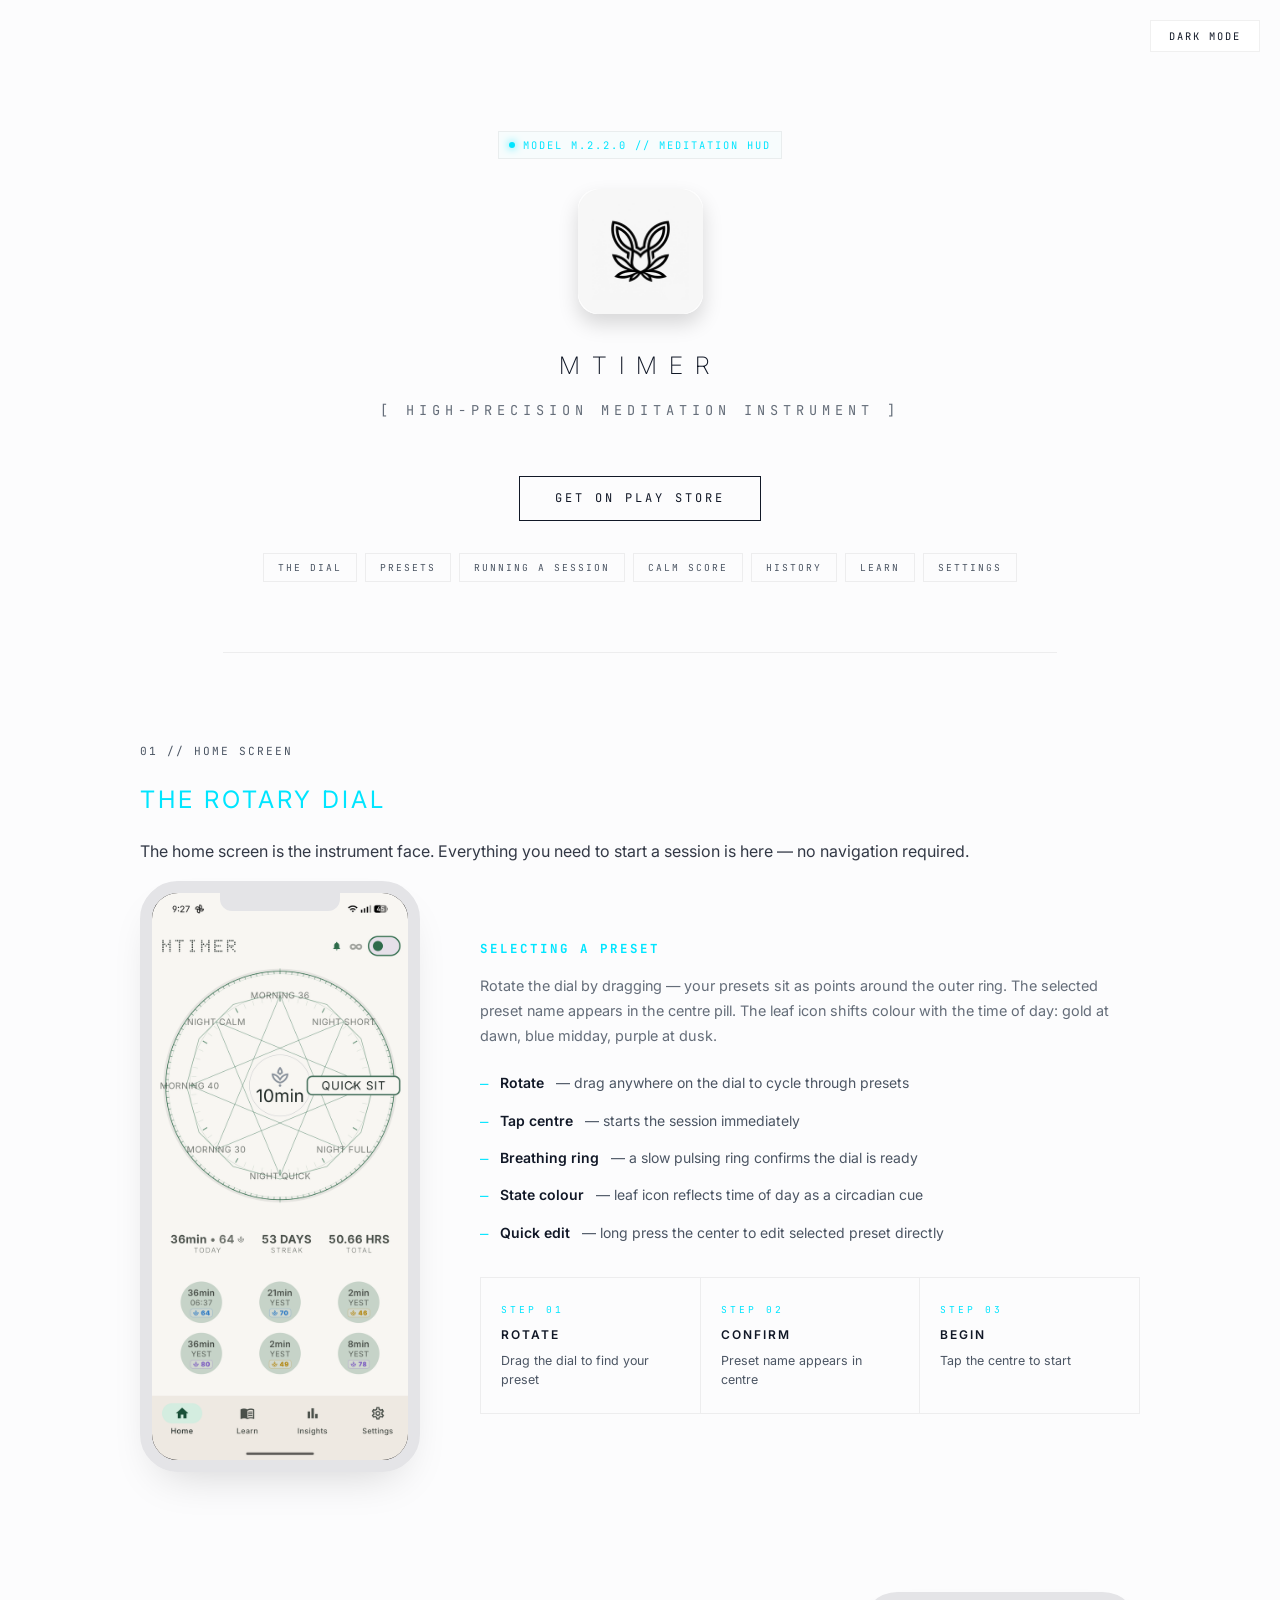
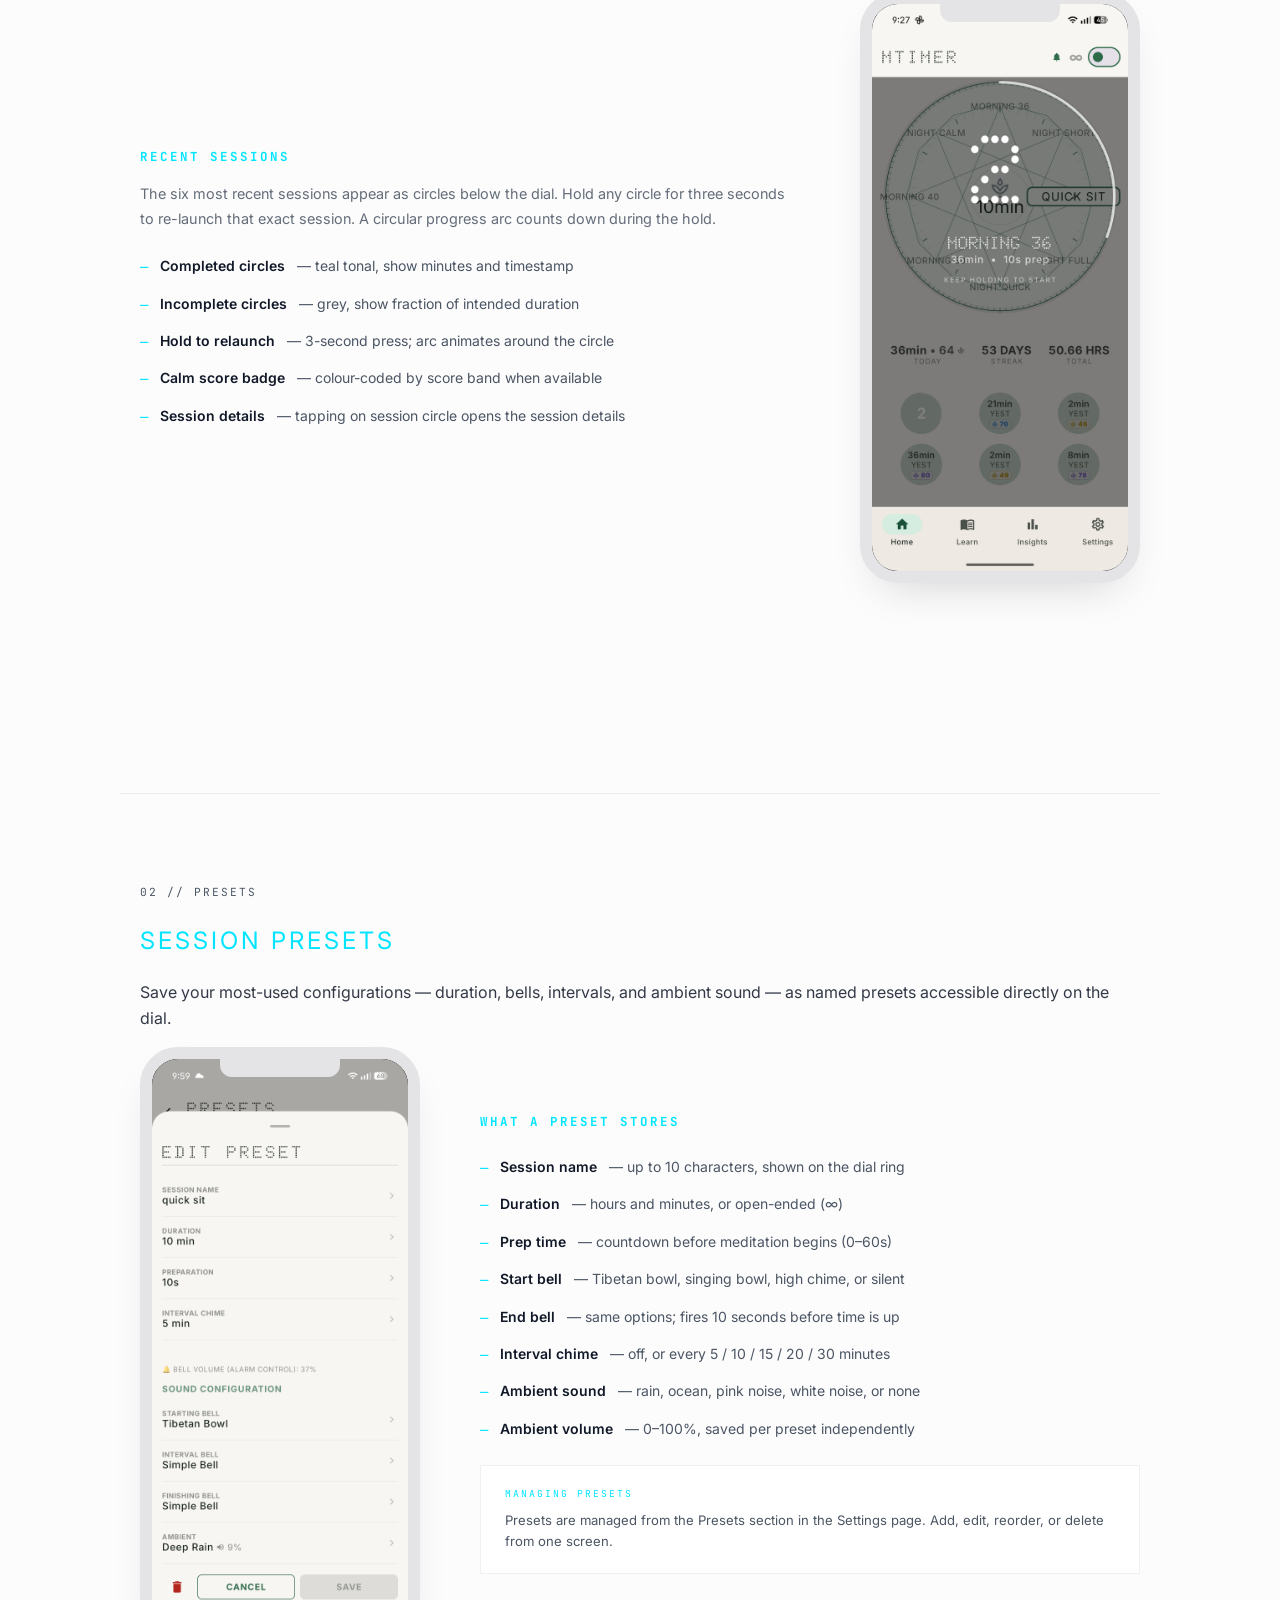
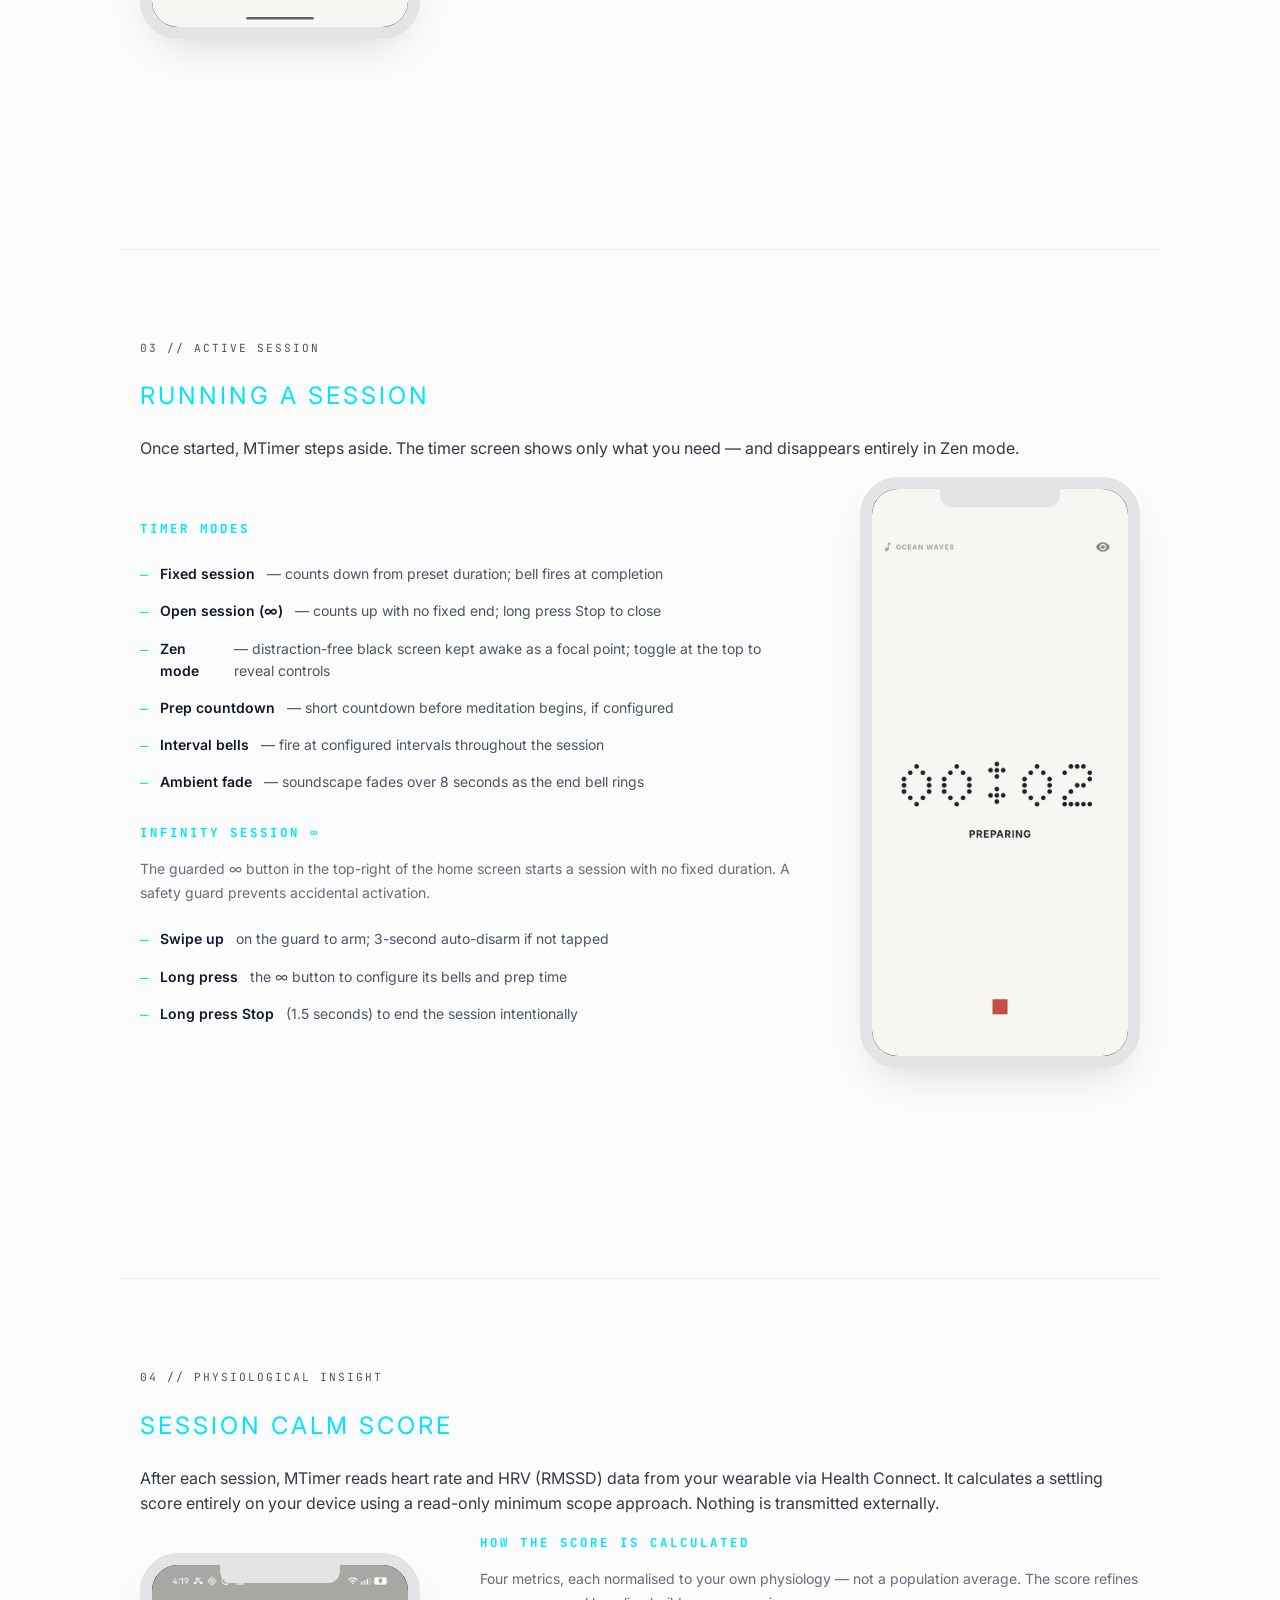
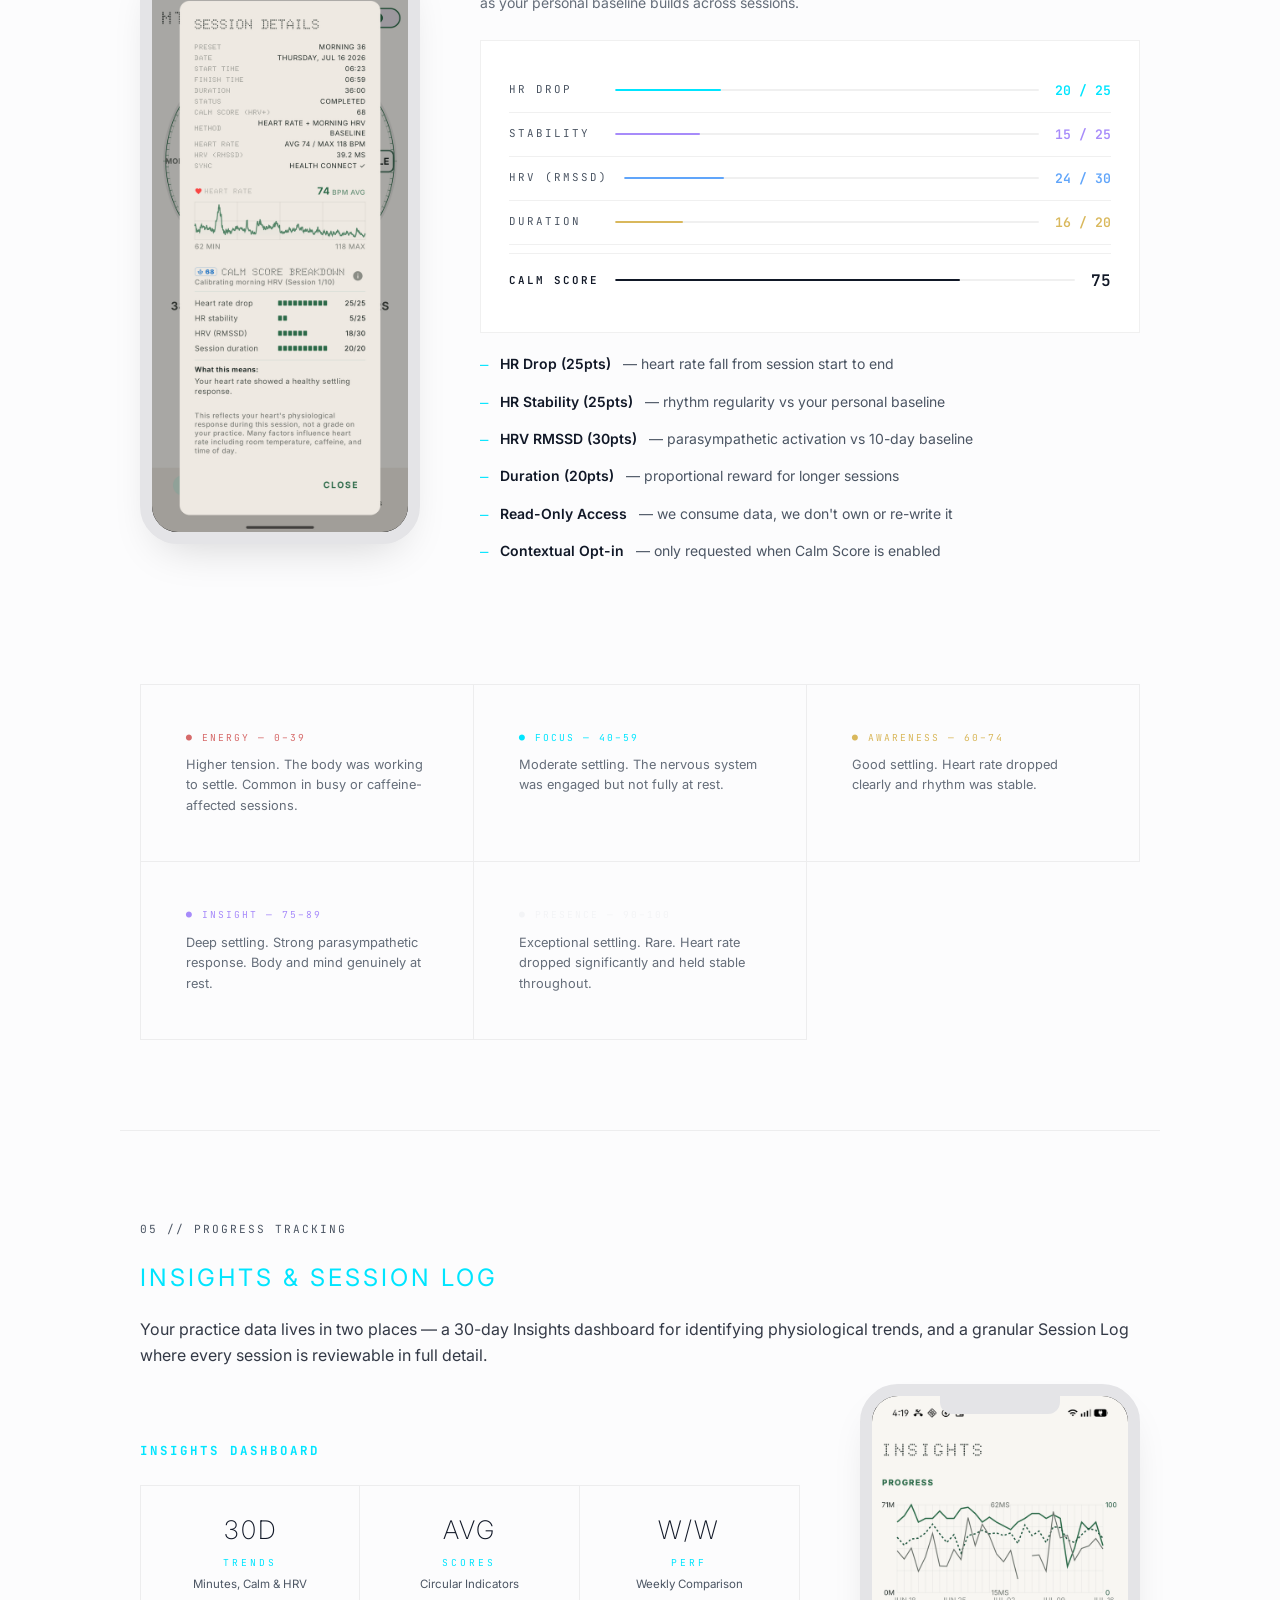
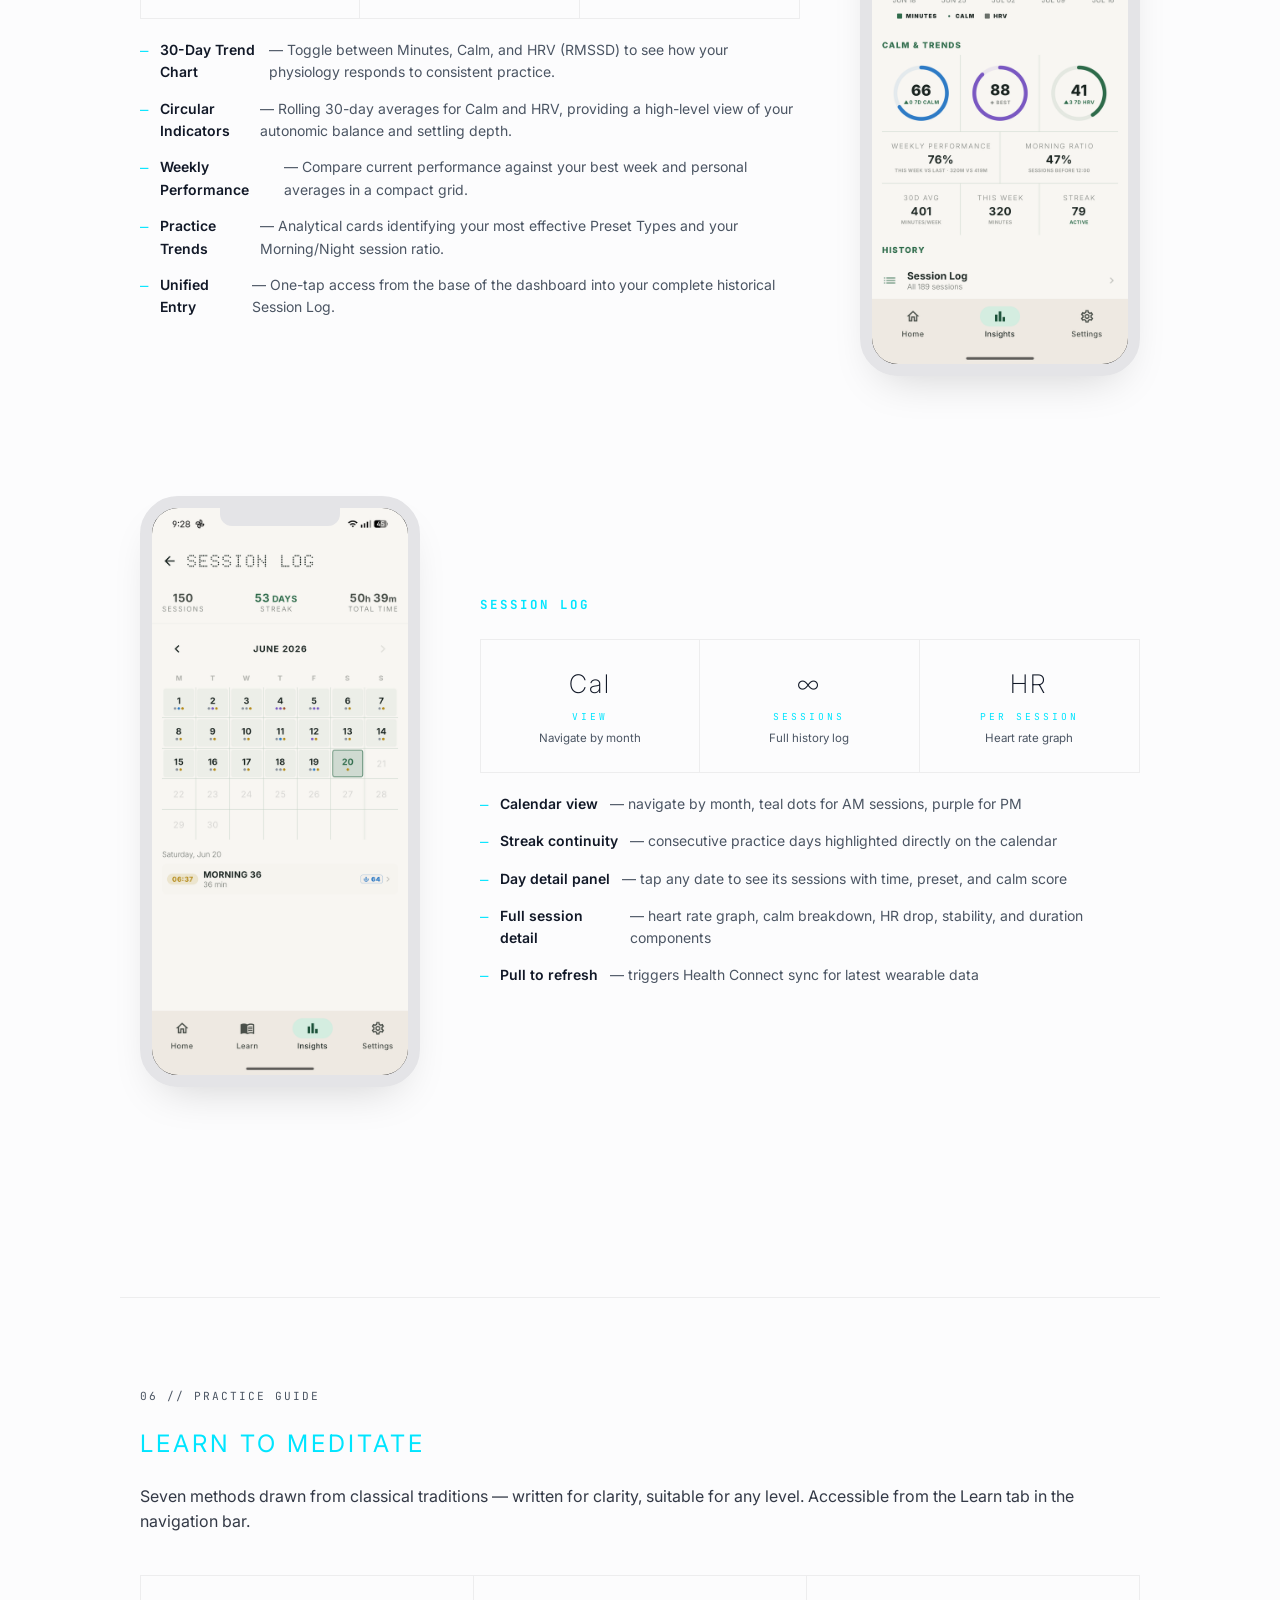
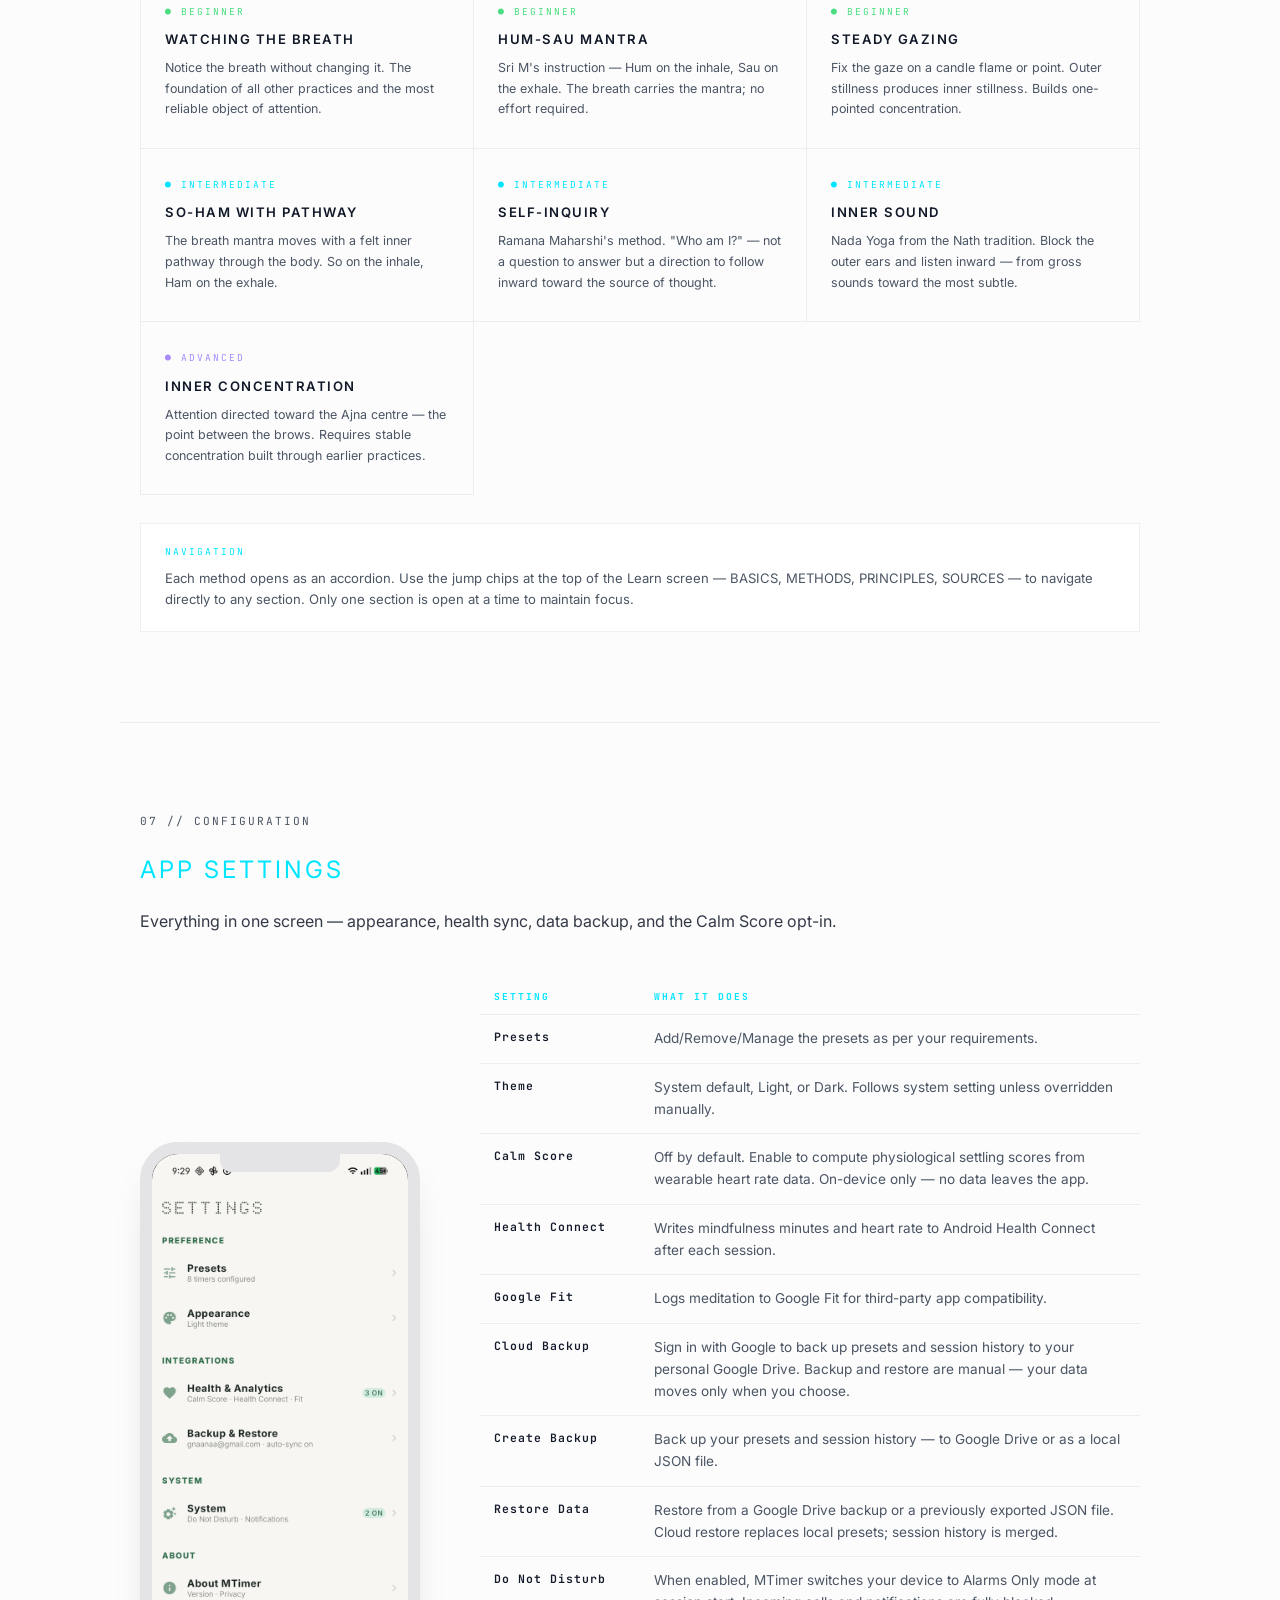
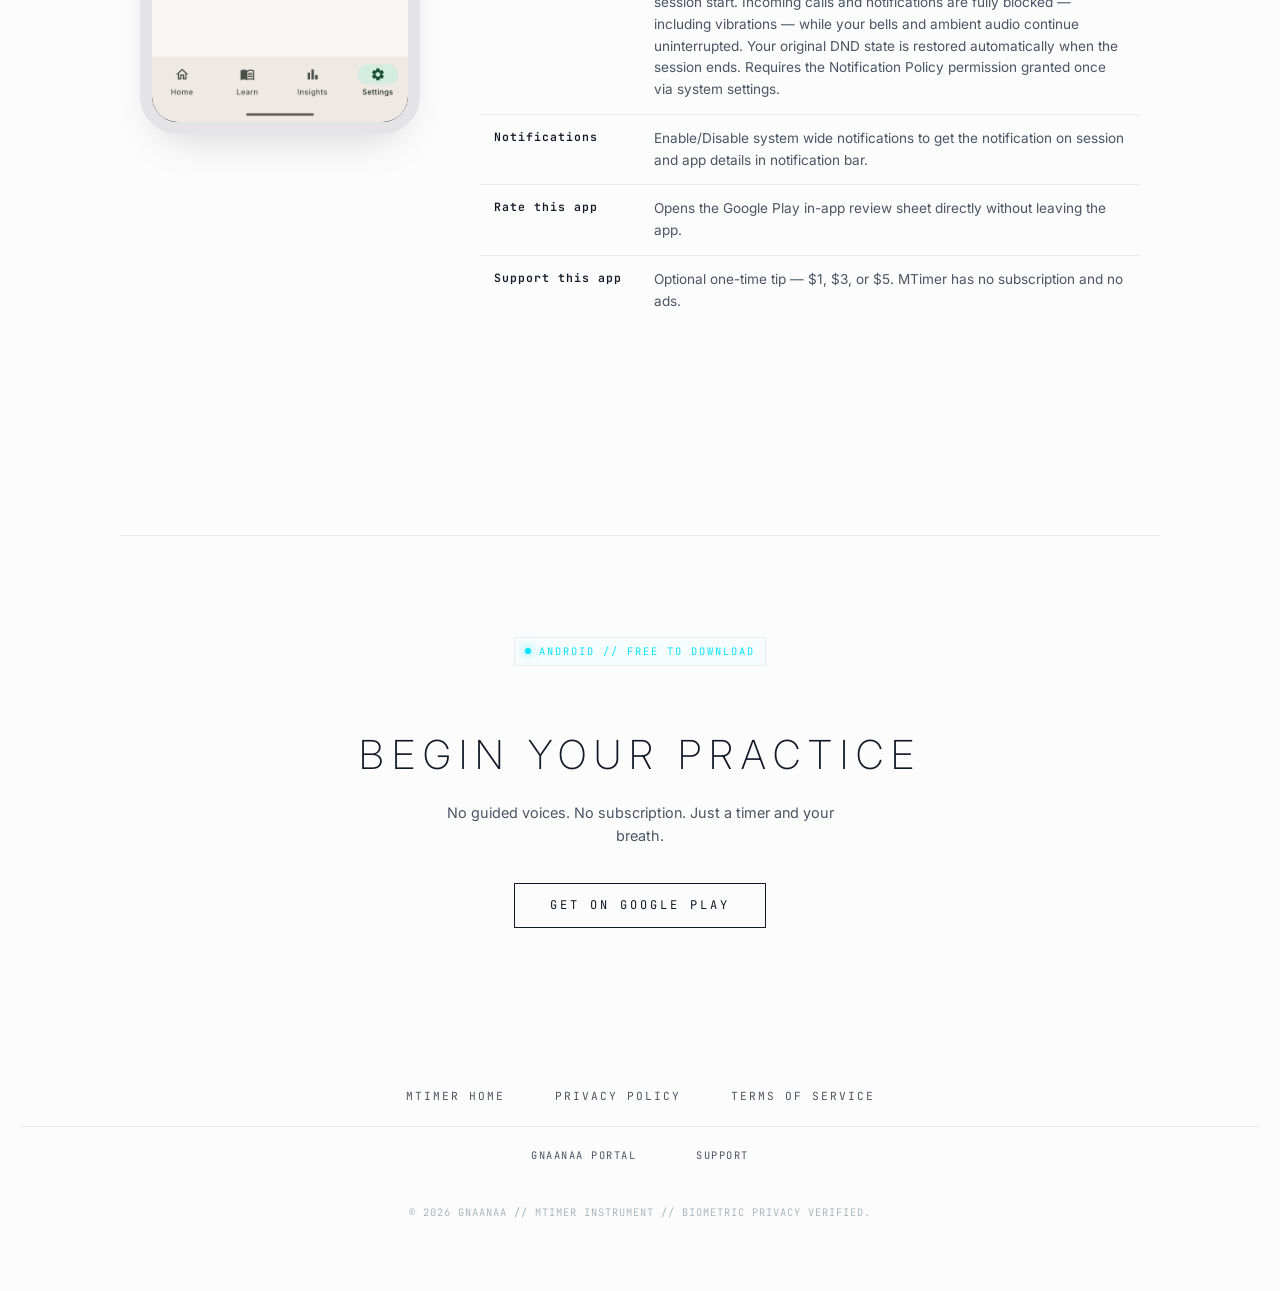
==== mtimer/index.html @ 8582767f "updates to the score content." ====
<!DOCTYPE html>
<html lang="en">
<head>
    <script async src="https://www.googletagmanager.com/gtag/js?id=G-EKZJR2R7E4"></script>
    <script>
      window.dataLayer = window.dataLayer || [];
      function gtag(){dataLayer.push(arguments);}
      gtag('js', new Date());
      gtag('config', 'G-EKZJR2R7E4');
    </script>
    <meta charset="UTF-8">
    <meta name="viewport" content="width=device-width, initial-scale=1.0">
    <meta name="description" content="Learn how to use MTimer — rotary dial, Calm Score biometrics, session history, ambient soundscapes, and the built-in meditation guide.">
    <title>How MTimer Works — Precision Meditation Timer</title>
    <link rel="stylesheet" href="../assets/css/portal.css">
    <style>

    </style>
</head>
<body>
	<!-- Theme Toggle (Fixed Position) -->
    <button id="themeToggle" class="theme-toggle">LIGHT MODE</button>
    <!-- Hero -->
    <section class="page-hero">
        <div class="container">
			<div class="precision-badge" style="margin-bottom: 30px;">
				<span class="pulse-dot anim"></span>
				MODEL M.2.2.0 // MEDITATION HUD
			</div>
			<div style="margin-bottom: 25px;">
				<img class="theme-aware-image" src="assets/images/icon.png" style="width: 125px; border-radius: 20px; box-shadow: 0 10px 20px rgba(0,0,0,0.15);" alt="MTimer Icon">
			</div>
			<h1>MTIMER</h1>
			<p style="letter-spacing: 5px; color: var(--text-dim); text-transform: uppercase; font-size: 0.85rem; font-family: var(--font-mono); margin-top: 15px;">
				[ HIGH-PRECISION MEDITATION INSTRUMENT ]
			</p>
			<a href="https://play.google.com/store/apps/details?id=com.gnaanaa.mtimer" class="btn-instrument" style="margin-top: 40px;">GET ON PLAY STORE</a>
            <nav class="toc">
                <a href="#dial">The Dial</a>
                <a href="#presets">Presets</a>
                <a href="#session">Running a Session</a>
                <a href="#calm-score">Calm Score</a>
                <a href="#history">History</a>
                <a href="#learn">Learn</a>
                <a href="#settings">Settings</a>
            </nav>
        </div>
    </section>

    <!-- 01 THE DIAL -->
    <section class="section" id="dial">
        <div class="section-inner">
             <div class="feature-text">
                <span class="feature-index">01 // HOME SCREEN</span>
                <h2>The Rotary Dial</h2>
                <p>The home screen is the instrument face. Everything you need to start a session is here — no navigation required.</p>
            </div>
            <div class="feature-block">
                <div>
                    <h3 style="font-size:0.78rem;letter-spacing:3px;text-transform:uppercase;color:var(--primary);font-family:var(--font-mono);margin:0 0 14px;">SELECTING A PRESET</h3>
                    <p style="font-size:0.9rem;color:var(--text-dim);line-height:1.75;margin:0 0 18px;">
                        Rotate the dial by dragging — your presets sit as points around the outer ring. The selected preset name appears in the centre pill. The leaf icon shifts colour with the time of day: gold at dawn, blue midday, purple at dusk.
                    </p>
                    <ul class="detail-list">
                        <li><strong>Rotate</strong> — drag anywhere on the dial to cycle through presets</li>
                        <li><strong>Tap centre</strong> — starts the session immediately</li>
                        <li><strong>Breathing ring</strong> — a slow pulsing ring confirms the dial is ready</li>
                        <li><strong>State colour</strong> — leaf icon reflects time of day as a circadian cue</li>
						<li><strong>Quick edit</strong> — long press the center to edit selected preset directly</li>
                    </ul>
                    <div class="steps">
                        <div class="step">
                            <span class="step-num">STEP 01</span>
                            <h4>Rotate</h4>
                            <p>Drag the dial to find your preset</p>
                        </div>
                        <div class="step">
                            <span class="step-num">STEP 02</span>
                            <h4>Confirm</h4>
                            <p>Preset name appears in centre</p>
                        </div>
                        <div class="step">
                            <span class="step-num">STEP 03</span>
                            <h4>Begin</h4>
                            <p>Tap the centre to start</p>
                        </div>
                    </div>
                </div>
                <div class="device-frame">
					<img class="theme-aware-image" src="assets/images/screen-home.png" alt="Home">
                </div>
            </div>

            <div class="feature-block" style="margin-top:60px;">
                <div>
                    <h3 style="font-size:0.78rem;letter-spacing:3px;text-transform:uppercase;color:var(--primary);font-family:var(--font-mono);margin:0 0 14px;">RECENT SESSIONS</h3>
                    <p style="font-size:0.9rem;color:var(--text-dim);line-height:1.75;margin:0 0 18px;">
                        The six most recent sessions appear as circles below the dial. Hold any circle for three seconds to re-launch that exact session. A circular progress arc counts down during the hold.
                    </p>
                    <ul class="detail-list">
                        <li><strong>Completed circles</strong> — teal tonal, show minutes and timestamp</li>
                        <li><strong>Incomplete circles</strong> — grey, show fraction of intended duration</li>
                        <li><strong>Hold to relaunch</strong> — 3-second press; arc animates around the circle</li>
                        <li><strong>Calm score badge</strong> — colour-coded by score band when available</li>
						<li><strong>Session details</strong> — tapping on session circle opens the session details</li>
                    </ul>
                </div>
				<div class="device-frame">
					<img class="theme-aware-image" src="assets/images/screen-recent.png" alt="Recent">
                </div>
            </div>
        </div>
    </section>

    <!-- 02 PRESETS -->
    <section class="section" id="presets">
        <div class="section-inner">
             <div class="feature-text">
                <span class="feature-index">02 // PRESETS</span>
                <h2>Session Presets</h2>
                <p>Save your most-used configurations — duration, bells, intervals, and ambient sound — as named presets accessible directly on the dial.</p>
            </div>
            <div class="feature-block">
                <div>
                    <h3 style="font-size:0.78rem;letter-spacing:3px;text-transform:uppercase;color:var(--primary);font-family:var(--font-mono);margin:0 0 14px;">WHAT A PRESET STORES</h3>
                    <ul class="detail-list">
                        <li><strong>Session name</strong> — up to 10 characters, shown on the dial ring</li>
                        <li><strong>Duration</strong> — hours and minutes, or open-ended (∞)</li>
                        <li><strong>Prep time</strong> — countdown before meditation begins (0–60s)</li>
                        <li><strong>Start bell</strong> — Tibetan bowl, singing bowl, high chime, or silent</li>
                        <li><strong>End bell</strong> — same options; fires 10 seconds before time is up</li>
                        <li><strong>Interval chime</strong> — off, or every 5 / 10 / 15 / 20 / 30 minutes</li>
                        <li><strong>Ambient sound</strong> — rain, ocean, pink noise, white noise, or none</li>
                        <li><strong>Ambient volume</strong> — 0–100%, saved per preset independently</li>
                    </ul>
                    <div class="info-box">
                        <span class="info-box-label">MANAGING PRESETS</span>
                        <p>Presets are managed from the Presets section in the Settings page. Add, edit, reorder, or delete from one screen.</p>
                    </div>
                </div>
                <div class="device-frame">
                    <img class="theme-aware-image" src="assets/images/screen-preset.png" alt="Preset">
                </div>
            </div>
        </div>
    </section>

    <!-- 03 SESSION -->
    <section class="section" id="session">
        <div class="section-inner">
             <div class="feature-text">
                <span class="feature-index">03 // ACTIVE SESSION</span>
                <h2>Running a Session</h2>
                <p>Once started, MTimer steps aside. The timer screen shows only what you need — and disappears entirely in Zen mode.</p>
            </div>
            <div class="feature-block">
                <div class="device-frame">
                    <img class="theme-aware-image" src="assets/images/screen-active.png" alt="Session">
                </div>
                <div>
                    <h3 style="font-size:0.78rem;letter-spacing:3px;text-transform:uppercase;color:var(--primary);font-family:var(--font-mono);margin:0 0 14px;">TIMER MODES</h3>
                    <ul class="detail-list">
                        <li><strong>Fixed session</strong> — counts down from preset duration; bell fires at completion</li>
                        <li><strong>Open session (∞)</strong> — counts up with no fixed end; long press Stop to close</li>
                        <li><strong>Zen mode</strong> — distraction-free black screen kept awake as a focal point; toggle at the top to reveal controls</li>
                        <li><strong>Prep countdown</strong> — short countdown before meditation begins, if configured</li>
                        <li><strong>Interval bells</strong> — fire at configured intervals throughout the session</li>
                        <li><strong>Ambient fade</strong> — soundscape fades over 8 seconds as the end bell rings</li>
                    </ul>

                    <h3 style="font-size:0.78rem;letter-spacing:3px;text-transform:uppercase;color:var(--primary);font-family:var(--font-mono);margin:28px 0 14px;">INFINITY SESSION ∞</h3>
                    <p style="font-size:0.875rem;color:var(--text-dim);line-height:1.7;margin:0 0 14px;">
                        The guarded ∞ button in the top-right of the home screen starts a session with no fixed duration. A safety guard prevents accidental activation.
                    </p>
                    <ul class="detail-list">
                        <li><strong>Swipe up</strong> on the guard to arm; 3-second auto-disarm if not tapped</li>
                        <li><strong>Long press</strong> the ∞ button to configure its bells and prep time</li>
                        <li><strong>Long press Stop</strong> (1.5 seconds) to end the session intentionally</li>
                    </ul>
                </div>
            </div>
        </div>
    </section>

    <!-- 04 CALM SCORE -->
    <section class="section" id="calm-score">
        <div class="section-inner">
             <div class="feature-text">
                <span class="feature-index">04 // PHYSIOLOGICAL INSIGHT</span>
                <h2>Session Calm Score</h2>
                <p>After each session, MTimer reads heart rate and HRV (RMSSD) data from your wearable via Health Connect. It calculates a settling score entirely on your device using a read-only minimum scope approach. Nothing is transmitted externally.</p>
            </div>
            <div class="feature-block">
                <div>
                    <h3 style="font-size:0.78rem;letter-spacing:3px;text-transform:uppercase;color:var(--primary);font-family:var(--font-mono);margin:0 0 14px;">HOW THE SCORE IS CALCULATED</h3>
                    <p style="font-size:0.875rem;color:var(--text-dim);line-height:1.75;margin:0 0 20px;">
                        Four metrics, each normalised to your own physiology — not a population average. The score refines as your personal baseline builds across sessions.
                    </p>
                    <div class="score-breakdown">
                        <div class="score-row-item">
                            <span class="slabel">HR Drop</span>
                            <div class="score-bar-wrap"><div class="score-bar" style="width:25%;background:var(--primary);"></div></div>
                            <span class="sval" style="color:var(--primary);">20 / 25</span>
                        </div>
                        <div class="score-row-item">
                            <span class="slabel">Stability</span>
                            <div class="score-bar-wrap"><div class="score-bar" style="width:20%;background:#a78bfa;"></div></div>
                            <span class="sval" style="color:#a78bfa;">15 / 25</span>
                        </div>
                        <div class="score-row-item">
                            <span class="slabel">HRV (RMSSD)</span>
                            <div class="score-bar-wrap"><div class="score-bar" style="width:24%;background:#60a5fa;"></div></div>
                            <span class="sval" style="color:#60a5fa;">24 / 30</span>
                        </div>
                        <div class="score-row-item">
                            <span class="slabel">Duration</span>
                            <div class="score-bar-wrap"><div class="score-bar" style="width:16%;background:#d9b85c;"></div></div>
                            <span class="sval" style="color:#d9b85c;">16 / 20</span>
                        </div>
                        <div class="score-row-item" style="margin-top:8px;padding-top:14px;border-top:1px solid var(--border);">
                            <span class="slabel" style="color:var(--text-main);font-weight:600;">CALM SCORE</span>
                            <div class="score-bar-wrap"><div class="score-bar" style="width:75%;background:var(--text-main);"></div></div>
                            <span class="sval" style="color:var(--text-main);font-size:1rem;">75</span>
                        </div>
                    </div>
                    <ul class="detail-list" style="margin-top:20px;">
                        <li><strong>HR Drop (25pts)</strong> — heart rate fall from session start to end</li>
                        <li><strong>HR Stability (25pts)</strong> — rhythm regularity vs your personal baseline</li>
                        <li><strong>HRV RMSSD (30pts)</strong> — parasympathetic activation vs 10-day baseline</li>
                        <li><strong>Duration (20pts)</strong> — proportional reward for longer sessions</li>
                        <li><strong>Read-Only Access</strong> — we consume data, we don't own or re-write it</li>
                        <li><strong>Contextual Opt-in</strong> — only requested when Calm Score is enabled</li>
                    </ul>
                </div>
                <div class="device-frame">
                    <img class="theme-aware-image" src="assets/images/screen-calm.png" alt="Insight">
                </div>
            </div>

            <!-- Score colour legend -->
            <div class="technical-grid" style="margin-top:48px;">
                <div>
                    <span style="font-family:var(--font-mono);font-size:0.6rem;color:#d66a6a;letter-spacing:2px;display:block;margin-bottom:10px;">● ENERGY — 0–39</span>
                    <p style="font-size:0.8rem;color:var(--text-dim);line-height:1.6;margin:0;">Higher tension. The body was working to settle. Common in busy or caffeine-affected sessions.</p>
                </div>
                <div>
                    <span style="font-family:var(--font-mono);font-size:0.6rem;color:var(--primary);letter-spacing:2px;display:block;margin-bottom:10px;">● FOCUS — 40–59</span>
                    <p style="font-size:0.8rem;color:var(--text-dim);line-height:1.6;margin:0;">Moderate settling. The nervous system was engaged but not fully at rest.</p>
                </div>
                <div>
                    <span style="font-family:var(--font-mono);font-size:0.6rem;color:#d9b85c;letter-spacing:2px;display:block;margin-bottom:10px;">● AWARENESS — 60–74</span>
                    <p style="font-size:0.8rem;color:var(--text-dim);line-height:1.6;margin:0;">Good settling. Heart rate dropped clearly and rhythm was stable.</p>
                </div>
                <div>
                    <span style="font-family:var(--font-mono);font-size:0.6rem;color:#a78bfa;letter-spacing:2px;display:block;margin-bottom:10px;">● INSIGHT — 75–89</span>
                    <p style="font-size:0.8rem;color:var(--text-dim);line-height:1.6;margin:0;">Deep settling. Strong parasympathetic response. Body and mind genuinely at rest.</p>
                </div>
                <div>
                    <span style="font-family:var(--font-mono);font-size:0.6rem;color:#f3f4f6;letter-spacing:2px;display:block;margin-bottom:10px;">● PRESENCE — 90–100</span>
                    <p style="font-size:0.8rem;color:var(--text-dim);line-height:1.6;margin:0;">Exceptional settling. Rare. Heart rate dropped significantly and held stable throughout.</p>
                </div>
            </div>
        </div>
    </section>

<!-- 05 INSIGHTS & SESSION LOG -->
<section class="section" id="history">
    <div class="section-inner">
        <div class="feature-text">
            <span class="feature-index">05 // PROGRESS TRACKING</span>
            <h2>Insights & Session Log</h2>
            <p>Your practice data lives in two places — a 30-day Insights dashboard for identifying physiological trends, and a granular Session Log where every session is reviewable in full detail.</p>
        </div>
        <!-- Block 1: Insights -->
        <div class="feature-block">
            <div class="device-frame">
                <img class="theme-aware-image" src="assets/images/screen-insights.png" alt="Insights Dashboard">
            </div>
            <div>
                <h3 style="font-size:0.78rem;letter-spacing:3px;text-transform:uppercase;color:var(--primary);font-family:var(--font-mono);margin:0 0 14px;">INSIGHTS DASHBOARD</h3>
                <div class="stat-row">
                    <div class="stat-cell">
                        <span class="snum">30D</span>
                        <span class="sunit">TRENDS</span>
                        <span class="sdesc">Minutes, Calm & HRV</span>
                    </div>
                    <div class="stat-cell">
                        <span class="snum">AVG</span>
                        <span class="sunit">SCORES</span>
                        <span class="sdesc">Circular Indicators</span>
                    </div>
                    <div class="stat-cell">
                        <span class="snum">W/W</span>
                        <span class="sunit">PERF</span>
                        <span class="sdesc">Weekly Comparison</span>
                    </div>
                </div>
                <ul class="detail-list" style="margin-top:20px;">
                    <li><strong>30-Day Trend Chart</strong> — Toggle between Minutes, Calm, and HRV (RMSSD) to see how your physiology responds to consistent practice.</li>
                    <li><strong>Circular Indicators</strong> — Rolling 30-day averages for Calm and HRV, providing a high-level view of your autonomic balance and settling depth.</li>
                    <li><strong>Weekly Performance</strong> — Compare current performance against your best week and personal averages in a compact grid.</li>
                    <li><strong>Practice Trends</strong> — Analytical cards identifying your most effective Preset Types and your Morning/Night session ratio.</li>
                    <li><strong>Unified Entry</strong> — One-tap access from the base of the dashboard into your complete historical Session Log.</li>
                </ul>
            </div>
        </div>

        <!-- Block 2: Session Log -->
        <div class="feature-block">
            <div class="device-frame">
                <img class="theme-aware-image" src="assets/images/screen-log.png" alt="Session Log Calendar">
            </div>
            <div>
                <h3 style="font-size:0.78rem;letter-spacing:3px;text-transform:uppercase;color:var(--primary);font-family:var(--font-mono);margin:0 0 14px;">SESSION LOG</h3>
                <div class="stat-row">
                    <div class="stat-cell">
                        <span class="snum">Cal</span>
                        <span class="sunit">VIEW</span>
                        <span class="sdesc">Navigate by month</span>
                    </div>
                    <div class="stat-cell">
                        <span class="snum">∞</span>
                        <span class="sunit">SESSIONS</span>
                        <span class="sdesc">Full history log</span>
                    </div>
                    <div class="stat-cell">
                        <span class="snum">HR</span>
                        <span class="sunit">PER SESSION</span>
                        <span class="sdesc">Heart rate graph</span>
                    </div>
                </div>
                <ul class="detail-list" style="margin-top:20px;">
                    <li><strong>Calendar view</strong> — navigate by month, teal dots for AM sessions, purple for PM</li>
                    <li><strong>Streak continuity</strong> — consecutive practice days highlighted directly on the calendar</li>
                    <li><strong>Day detail panel</strong> — tap any date to see its sessions with time, preset, and calm score</li>
                    <li><strong>Full session detail</strong> — heart rate graph, calm breakdown, HR drop, stability, and duration components</li>
                    <li><strong>Pull to refresh</strong> — triggers Health Connect sync for latest wearable data</li>
                </ul>
            </div>
        </div>

    </div>
</section>

    <!-- 06 LEARN -->
    <section class="section" id="learn">
        <div class="section-inner">
             <div class="feature-text">
                <span class="feature-index">06 // PRACTICE GUIDE</span>
                <h2>Learn to Meditate</h2>
                <p>Seven methods drawn from classical traditions — written for clarity, suitable for any level. Accessible from the Learn tab in the navigation bar.</p>
            </div>
            <div class="method-grid">
                <div class="method-card">
                    <span class="method-level beginner">● BEGINNER</span>
                    <h4>Watching the Breath</h4>
                    <p>Notice the breath without changing it. The foundation of all other practices and the most reliable object of attention.</p>
                </div>
                <div class="method-card">
                    <span class="method-level beginner">● BEGINNER</span>
                    <h4>Hum-Sau Mantra</h4>
                    <p>Sri M's instruction — Hum on the inhale, Sau on the exhale. The breath carries the mantra; no effort required.</p>
                </div>
                <div class="method-card">
                    <span class="method-level beginner">● BEGINNER</span>
                    <h4>Steady Gazing</h4>
                    <p>Fix the gaze on a candle flame or point. Outer stillness produces inner stillness. Builds one-pointed concentration.</p>
                </div>
                <div class="method-card">
                    <span class="method-level intermediate">● INTERMEDIATE</span>
                    <h4>So-Ham with Pathway</h4>
                    <p>The breath mantra moves with a felt inner pathway through the body. So on the inhale, Ham on the exhale.</p>
                </div>
                <div class="method-card">
                    <span class="method-level intermediate">● INTERMEDIATE</span>
                    <h4>Self-Inquiry</h4>
                    <p>Ramana Maharshi's method. "Who am I?" — not a question to answer but a direction to follow inward toward the source of thought.</p>
                </div>
                <div class="method-card">
                    <span class="method-level intermediate">● INTERMEDIATE</span>
                    <h4>Inner Sound</h4>
                    <p>Nada Yoga from the Nath tradition. Block the outer ears and listen inward — from gross sounds toward the most subtle.</p>
                </div>
                <div class="method-card">
                    <span class="method-level advanced">● ADVANCED</span>
                    <h4>Inner Concentration</h4>
                    <p>Attention directed toward the Ajna centre — the point between the brows. Requires stable concentration built through earlier practices.</p>
                </div>
            </div>
            <div class="info-box" style="margin-top:28px;">
                <span class="info-box-label">NAVIGATION</span>
                <p>Each method opens as an accordion. Use the jump chips at the top of the Learn screen — BASICS, METHODS, PRINCIPLES, SOURCES — to navigate directly to any section. Only one section is open at a time to maintain focus.</p>
            </div>
        </div>
    </section>

    <!-- 07 SETTINGS -->
    <section class="section" id="settings">
        <div class="section-inner">
             <div class="feature-text">
                <span class="feature-index">07 // CONFIGURATION</span>
                <h2>App Settings</h2>
                <p>Everything in one screen — appearance, health sync, data backup, and the Calm Score opt-in.</p>
            </div>
            <div class="feature-block">
                <div>
                    <table class="settings-table">
                        <thead>
                            <tr><th>SETTING</th><th>WHAT IT DOES</th></tr>
                        </thead>
                        <tbody>
							<tr><td>Presets</td><td>Add/Remove/Manage the presets as per your requirements.</td></tr>
                            <tr><td>Theme</td><td>System default, Light, or Dark. Follows system setting unless overridden manually.</td></tr>
							<tr><td>Calm Score</td><td>Off by default. Enable to compute physiological settling scores from wearable heart rate data. On-device only — no data leaves the app.</td></tr>
                            <tr><td>Health Connect</td><td>Writes mindfulness minutes and heart rate to Android Health Connect after each session.</td></tr>
                            <tr><td>Google Fit</td><td>Logs meditation to Google Fit for third-party app compatibility.</td></tr>
                            <tr><td>Cloud Backup</td><td>Sign in with Google to back up presets and session history to your personal Google Drive. Backup and restore are manual — your data moves only when you choose.</td></tr>
                            <tr><td>Create Backup</td><td>Back up your presets and session history — to Google Drive or as a local JSON file.</td></tr>
							<tr><td>Restore Data</td><td>Restore from a Google Drive backup or a previously exported JSON file. Cloud restore replaces local presets; session history is merged.</td></tr>
							<tr><td>Do Not Disturb</td><td>When enabled, MTimer switches your device to Alarms Only mode at session start. Incoming calls and notifications are fully blocked — including vibrations — while your bells and ambient audio continue uninterrupted. Your original DND state is restored automatically when the session ends. Requires the Notification Policy permission granted once via system settings.</td></tr>
							<tr><td>Notifications</td><td>Enable/Disable system wide notifications to get the notification on session and app details in notification bar.</td></tr>
                            <tr><td>Rate this app</td><td>Opens the Google Play in-app review sheet directly without leaving the app.</td></tr>
                            <tr><td>Support this app</td><td>Optional one-time tip — $1, $3, or $5. MTimer has no subscription and no ads.</td></tr>
                        </tbody>
                    </table>
                </div>
                <div class="device-frame">
                    <img class="theme-aware-image" src="assets/images/screen-settings.png" alt="Settings">
                </div>
            </div>
        </div>
    </section>

    <!-- CTA -->
    <section class="cta-section">
        <div class="precision-badge" style="margin-bottom:24px;">
            <span class="pulse-dot anim"></span>
            ANDROID // FREE TO DOWNLOAD
        </div>
        <h2>Begin your practice</h2>
        <p>No guided voices. No subscription. Just a timer and your breath.</p>
        <a href="https://play.google.com/store/apps/details?id=com.gnaanaa.mtimer" class="btn-instrument">GET ON GOOGLE PLAY</a>
    </section>

    <!-- Footer -->
	<footer>
		<!-- Project Level -->
		<div style="display: flex; gap: 20px; justify-content: center; flex-wrap: wrap; margin-bottom: 20px;">
			<a href="index.html" style="font-size: 0.7rem; letter-spacing: 2px;">MTIMER HOME</a>
			<a href="privacy.html" style="font-size: 0.7rem; letter-spacing: 2px;">PRIVACY POLICY</a>
			<a href="terms.html" style="font-size: 0.7rem; letter-spacing: 2px;">TERMS OF SERVICE</a>
		</div>
		<!-- Portal Level -->
		<div style="border-top: 1px solid var(--border); padding-top: 20px; display: flex; gap: 30px; justify-content: center;">
			<a href="../index.html" style="color: var(--text-dim); font-size: 0.65rem;">GNAANAA PORTAL</a>
			<a href="mailto:support@gnaanaa.com" style="color: var(--text-dim); font-size: 0.65rem;">SUPPORT</a>
		</div>
		<p class="footer-copy">
		&copy; 2026 GNAANAA // MTIMER INSTRUMENT // BIOMETRIC PRIVACY VERIFIED.
		</p>
	</footer>
	
	<button id="backToTop" class="back-to-top" aria-label="Back to top">
		▲
	</button>

    <!-- Theme Sync Script -->
	<script>
		const themeToggle = document.getElementById('themeToggle');
		const root = document.documentElement;

		// Safe Storage Helper to handle cases where localStorage is disabled (e.g. file:// protocol or blocked cookies)
		const themeStorage = {
			getItem(key) {
				try {
					return localStorage.getItem(key);
				} catch (e) {
					console.warn('localStorage is not accessible, using session storage fallback.', e);
					try {
						return sessionStorage.getItem(key);
					} catch (e2) {
						return this.fallbackStore[key] || null;
					}
				}
			},
			setItem(key, value) {
				try {
					localStorage.setItem(key, value);
				} catch (e) {
					console.warn('localStorage is not accessible, using session storage fallback.', e);
					try {
						sessionStorage.setItem(key, value);
					} catch (e2) {
						this.fallbackStore[key] = value;
					}
				}
			},
			fallbackStore: {}
		};

		function updateButtonText(isLight) {
			if (themeToggle) themeToggle.textContent = isLight ? 'DARK MODE' : 'LIGHT MODE';
		}
		
		function updateThemeImages(isLight) {
			document.querySelectorAll('.theme-aware-image').forEach(img => {

				const darkSrc = img.src.replace('-light.png', '.png');

				img.src = isLight
					? darkSrc.replace('.png', '-light.png')
					: darkSrc;
			});
		}

		// 1. Initial State Check (respects saved preference first, then falls back to system preferred scheme)
		const savedTheme = themeStorage.getItem('theme');
		const systemPrefersLight = window.matchMedia && window.matchMedia('(prefers-color-scheme: light)').matches;
		const isLight = savedTheme === 'light' || (!savedTheme && systemPrefersLight);

		if (isLight) {
			root.classList.add('light-theme');
			updateButtonText(true);
			updateThemeImages(true);
		} else {
			root.classList.remove('light-theme');
			updateButtonText(false);
			updateThemeImages(false);
		}

		// 2. Click Handler
		if (themeToggle) {
			themeToggle.addEventListener('click', () => {
				const isLightNow = root.classList.toggle('light-theme');
				themeStorage.setItem('theme', isLightNow ? 'light' : 'dark');
				updateButtonText(isLightNow);
				updateThemeImages(isLightNow);
			});
		}
		
		document.addEventListener('DOMContentLoaded', () => {
		
			const backToTop = document.getElementById('backToTop');
			
			if (!backToTop) return;

			window.addEventListener('scroll', () => {
				if (window.scrollY > 500) {
					backToTop.classList.add('visible');
				} else {
					backToTop.classList.remove('visible');
				}
			});

			backToTop.addEventListener('click', () => {
				window.scrollTo({
					top: 0,
					behavior: 'smooth'
				});
			});

		});

	</script>
</body>
</html>
---- assets/css/portal.css ----
@import url('https://fonts.googleapis.com/css2?family=Inter:wght@200;400;600&family=JetBrains+Mono:wght@200;400;600&display=swap');

/* 1. GLOBAL SAFETY BASELINE */
*, *::before, *::after {
    box-sizing: border-box; /* Ensures padding doesn't add to width */
}

/* Default Theme (Obsidian Dark) */
:root {
    --primary: #00e5ff;
    --bg: #000000;
    --text-main: #f3f4f6;
    --text-dim: #9ca3af;
    --border: rgba(255, 255, 255, 0.08);
    --card-bg: #08080a;
    --btn-hover-bg: #f3f4f6;
    --btn-hover-text: #000000;
    --font-sans: 'Inter', sans-serif;
    --font-mono: 'JetBrains Mono', monospace;
}

/* Light Theme Overrides (Brushed Silver) */
:root.light-theme {
    --bg: #fcfcfd;
    --text-main: #111827;
    --text-dim: #4b5563;
    --border: rgba(0, 0, 0, 0.06);
    --card-bg: #ffffff;
    --btn-hover-bg: #111827;
    --btn-hover-text: #ffffff;
}

html, body {
    margin: 0;
    padding: 0;
    width: 100%;
    overflow-x: hidden; /* Prevents any sub-pixel rendering from triggering a scrollbar */
    position: relative;
}

body {
    font-family: var(--font-sans);
    background-color: var(--bg);
    color: var(--text-main);
    line-height: 1.6;
    display: flex;
    flex-direction: column;
    align-items: center;
}

/* Smooth transitions for all elements when theme changes */
body,
body *,
body *::before,
body *::after {
    transition: background-color 0.3s ease, color 0.3s ease, border-color 0.3s ease, box-shadow 0.3s ease;
}


/* 2. IMAGE PROTECTION */
img {
    max-width: 100%; /* Ensures no image can ever be wider than its parent */
    height: auto;
}

/* 3. MOBILE TYPOGRAPHY CALIBRATION */
@media (max-width: 480px) {
    h1 {
        letter-spacing: 4px !important; /* Prevents "GNAANAA" from pushing past screen edges */
        font-size: 1.8rem !important;
        word-break: break-word;
    }
    
    h2 {
        font-size: 1.4rem;
        letter-spacing: 2px;
    }
    
    /* Ensure the technical grid doesn't force a wide minimum */
    .technical-grid {
        grid-template-columns: 1fr; /* Force single column on very small devices */
    }

    .container {
        padding: 0 15px; /* Slightly tighter padding for mobile */
    }
}

/* Link Shared Buttons */
.btn-instrument {
    display: inline-block;
    padding: 12px 35px;
    border: 1px solid var(--text-main);
    color: var(--text-main);
    text-decoration: none;
    font-size: 0.75rem;
    font-family: var(--font-mono);
    letter-spacing: 3px;
    transition: 0.3s;
    text-transform: uppercase;
}

.btn-instrument:hover {
    background: var(--btn-hover-bg);
    color: var(--btn-hover-text);
}

/* Mechanical Bezel Theme Toggle */
.theme-toggle {
    position: fixed;
    top: 20px;
    right: 20px;
    cursor: pointer;
    background: var(--card-bg);
    border: 1px solid var(--border);
    color: var(--text-main);
    padding: 8px 18px;
    font-size: 0.65rem;
    font-family: var(--font-mono);
    letter-spacing: 2px;
    z-index: 1000;
    text-transform: uppercase;
	max-width: calc(100vw - 40px);
}

.theme-toggle:hover {
    border-color: var(--text-main);
}

h1 { 
    font-weight: 200; 
    letter-spacing: 12px; 
    text-transform: uppercase; 
    margin: 0; 
    font-family: var(--font-sans);
}

h2 { 
    font-weight: 400; 
    letter-spacing: 3px; 
    color: var(--primary); 
    text-transform: uppercase;
    font-family: var(--font-sans);
}

p { 
    color: var(--text-main); 
    opacity: 0.85; 
    font-size: 1rem; 
}

.container { 
    max-width: 1000px; 
    width: 100%; 
    padding: 0 20px; 
    box-sizing: border-box; 
}

.app-grid {
    display: grid;
    grid-template-columns: repeat(auto-fit, minmax(300px, 1fr));
    gap: 30px;
    margin-top: 50px;
}

/* Precision App Card */
.app-card {
    position: relative;
    border: 1px solid var(--border);
    padding: 40px;
    text-decoration: none;
    color: inherit;
    background: var(--card-bg);
    overflow: hidden;
}

.app-card::before,
.app-card::after {
    content: '';
    position: absolute;
    width: 6px;
    height: 6px;
    border: 1px solid var(--border);
    opacity: 0;
    transition: 0.3s;
}

.app-card::before { top: 10px; left: 10px; border-right: none; border-bottom: none; }
.app-card::after { bottom: 10px; right: 10px; border-left: none; border-top: none; }

.app-card:hover { 
    border-color: var(--text-dim); 
}

.app-card:hover::before,
.app-card:hover::after {
    opacity: 1;
    border-color: var(--primary);
}

/* Technical / Chronograph Grid Layout */
.technical-grid {
    display: grid;
    grid-template-columns: repeat(auto-fit, minmax(280px, 1fr));
    gap: 0;
    border-top: 1px solid var(--border);
    border-left: 1px solid var(--border);
    margin-top: 50px;
}

.technical-grid > * {
    border-right: 1px solid var(--border);
    border-bottom: 1px solid var(--border);
    padding: 45px;
}

/* Precision Badge */
.precision-badge {
    font-family: var(--font-mono);
    font-size: 0.65rem;
    letter-spacing: 2px;
    color: var(--primary);
    border: 1px solid var(--border);
    padding: 5px 10px;
    display: inline-flex;
    align-items: center;
    gap: 8px;
    text-transform: uppercase;
    background: rgba(0, 229, 255, 0.02);
}

.precision-badge .pulse-dot {
    width: 6px;
    height: 6px;
    border-radius: 50%;
    background-color: var(--primary);
    box-shadow: 0 0 8px var(--primary);
    display: inline-block;
}

.precision-badge .pulse-dot.anim {
    animation: badge-pulse 2s infinite ease-in-out;
}

@keyframes badge-pulse {
    0%, 100% { opacity: 0.3; transform: scale(0.8); }
    50% { opacity: 1; transform: scale(1.25); }
}

/* Custom CSS Device Bezel Mockup */
.device-frame {
    position: relative;
    border: 12px solid #37374e; /* Dark metal bezel */
    border-radius: 38px;
    box-shadow: 0 25px 60px -15px rgba(0, 0, 0, 0.6);
    background: #000000;
    overflow: hidden;
    aspect-ratio: 9/19;
    width: 100%;
    max-width: 280px;
    margin: 0 auto;
}

:root.light-theme .device-frame {
    border-color: #e4e4e7; /* Light silver bezel */
    box-shadow: 0 20px 45px -20px rgba(0, 0, 0, 0.18);
}

.device-frame::before {
    content: '';
    position: absolute;
    top: 0;
    left: 50%;
    transform: translateX(-50%);
    width: 120px;
    height: 18px;
    background: #18181b;
    border-bottom-left-radius: 12px;
    border-bottom-right-radius: 12px;
    z-index: 10;
}

:root.light-theme .device-frame::before {
    background: #e4e4e7;
}

.device-frame img {
    display: block;
    width: 100%;
    height: 100%;
    object-fit: cover;
}

/* Clean Document Layout for Readability (Privacy & Terms) */
.content-body {
    text-align: left;
    padding: 40px 0 80px;
    max-width: 700px;
    margin: auto;
    font-size: 0.95rem;
    line-height: 1.75;
}

.content-body h2 {
    margin-top: 45px;
    font-size: 1.25rem;
    font-weight: 600;
    color: var(--text-main);
    letter-spacing: 1px;
}

.content-body p,
.content-body ul li {
    opacity: 0.85;
}

.content-body hr {
    border: none;
    border-top: 1px solid var(--border);
    margin: 40px 0;
}

.content-body ul {
    padding-left: 20px;
    color: var(--text-dim);
}

/* Footer layout */
footer {
	padding-top: 32px;
    padding: 60px 20px;
    /* border-top: 1px solid var(--border); */
    width: 100%;
    text-align: center;
}

footer a {
    color: var(--text-dim);
    text-decoration: none;
    font-size: 0.75rem;
    font-family: var(--font-mono);
    margin: 0 15px;
    letter-spacing: 1.5px;
}

footer a:hover {
    color: var(--text-main);
}

.footer-copy { 
	color: var(--text-dim); 
	font-size: 0.65rem; 
	margin-top: 40px; 
	font-family: var(--font-mono); 
	letter-spacing: 1px; 
	text-transform: uppercase; 
}

html.light-theme .footer-copy { 
	color: #a0aab2; 
}

.page-hero {
	padding: 130px 20px 70px;
	text-align: center;
	border-bottom: 1px solid var(--border);
}
.section {
	padding: 90px 20px;
	border-bottom: 1px solid var(--border);
}
.section-inner {
	max-width: 1000px;
	margin: 0 auto;
}
.section-header { margin-bottom: 60px; }
.section-index {
	font-family: var(--font-mono);
	font-size: 0.65rem;
	color: var(--text-dim);
	letter-spacing: 3px;
	text-transform: uppercase;
	display: block;
	margin-bottom: 12px;
}
.section-header h2 {
	font-size: clamp(1.4rem, 3vw, 2rem);
	font-weight: 200;
	letter-spacing: 6px;
	text-transform: uppercase;
	color: var(--text-main);
	margin: 0 0 16px;
	font-family: var(--font-sans);
}
.section-header p {
	max-width: 600px;
	font-size: 0.95rem;
	color: var(--text-dim);
	line-height: 1.75;
	margin: 0;
}
.feature-row:last-child { margin-bottom: 0; }
@media (max-width: 768px) {
	.feature-row, .feature-row.reverse {
		grid-template-columns: 1fr;
		direction: ltr;
		gap: 32px;
		margin-bottom: 56px;
	}
}
:root.light-theme .screenshot-frame {
	border-color: #e4e4e7;
	box-shadow: 0 20px 45px -20px rgba(0,0,0,0.18);
}
:root.light-theme .screenshot-frame::before { background: #e4e4e7; }
.screenshot-placeholder {
	position: absolute;
	inset: 0;
	display: flex;
	flex-direction: column;
	align-items: center;
	justify-content: center;
	gap: 12px;
	padding: 20px;
	text-align: center;
	background: #0a0a0a;
}
:root.light-theme .screenshot-placeholder { background: #f5f5f5; }
.ph-icon { font-size: 1.5rem; opacity: 0.3; }
.ph-label {
	font-family: var(--font-mono);
	font-size: 0.6rem;
	letter-spacing: 2px;
	color: var(--primary);
	text-transform: uppercase;
	opacity: 0.7;
	line-height: 1.6;
}
.ph-tip {
	font-family: var(--font-mono);
	font-size: 0.55rem;
	color: var(--text-dim);
	letter-spacing: 1px;
	line-height: 1.7;
	border-top: 1px solid var(--border);
	padding-top: 10px;
	margin-top: 4px;
}
.detail-list {
	list-style: none;
	padding: 0; margin: 24px 0 0;
	display: flex;
	flex-direction: column;
	gap: 14px;
}
.detail-list li {
	display: flex;
	gap: 12px;
	font-size: 0.875rem;
	color: var(--text-dim);
	line-height: 1.6;
}
.detail-list li::before {
	content: '—';
	color: var(--primary);
	font-family: var(--font-mono);
	flex-shrink: 0;
	margin-top: 1px;
}
.detail-list li strong { color: var(--text-main); font-weight: 600; }
.steps {
	display: grid;
	grid-template-columns: repeat(3, 1fr);
	gap: 0;
	border-top: 1px solid var(--border);
	border-left: 1px solid var(--border);
	margin-top: 32px;
}
@media (max-width: 480px) { .steps { grid-template-columns: 1fr; } }
.step {
	border-right: 1px solid var(--border);
	border-bottom: 1px solid var(--border);
	padding: 24px 20px;
}
.step-num {
	font-family: var(--font-mono);
	font-size: 0.6rem;
	color: var(--primary);
	letter-spacing: 3px;
	display: block;
	margin-bottom: 8px;
}
.step h4 {
	font-size: 0.75rem;
	letter-spacing: 2px;
	text-transform: uppercase;
	color: var(--text-main);
	margin: 0 0 6px;
	font-family: var(--font-sans);
	font-weight: 600;
}
.step p { font-size: 0.78rem; color: var(--text-dim); line-height: 1.55; margin: 0; opacity: 1; }
.score-breakdown {
	border: 1px solid var(--border);
	padding: 28px;
	margin-top: 24px;
	background: var(--card-bg);
}
.score-row-item {
	display: flex;
	justify-content: space-between;
	align-items: center;
	padding: 11px 0;
	border-bottom: 1px solid var(--border);
}
.score-row-item:last-child { border-bottom: none; }
.slabel {
	font-family: var(--font-mono);
	font-size: 0.68rem;
	letter-spacing: 2px;
	text-transform: uppercase;
	color: var(--text-dim);
	min-width: 90px;
}
.score-bar-wrap {
	flex: 1;
	margin: 0 16px;
	height: 2px;
	background: var(--border);
	border-radius: 1px;
	overflow: hidden;
}
.score-bar { height: 100%; border-radius: 1px; }
.sval { font-family: var(--font-mono); font-size: 0.82rem; font-weight: 600; }
.settings-table { width: 100%; border-collapse: collapse; margin-top: 28px; font-size: 0.85rem; }
.settings-table th {
	text-align: left;
	padding: 10px 14px;
	font-family: var(--font-mono);
	font-size: 0.6rem;
	letter-spacing: 2px;
	text-transform: uppercase;
	color: var(--primary);
	border-bottom: 1px solid var(--border);
}
.settings-table td {
	padding: 13px 14px;
	border-bottom: 1px solid var(--border);
	color: var(--text-dim);
	line-height: 1.6;
	vertical-align: top;
}
.settings-table td:first-child {
	color: var(--text-main);
	font-weight: 600;
	font-family: var(--font-mono);
	font-size: 0.72rem;
	letter-spacing: 1px;
	white-space: nowrap;
	width: 160px;
}
.settings-table tr:last-child td { border-bottom: none; }
.method-grid {
	display: grid;
	grid-template-columns: repeat(auto-fit, minmax(260px, 1fr));
	gap: 0;
	border-top: 1px solid var(--border);
	border-left: 1px solid var(--border);
	margin-top: 40px;
}
.method-card {
	border-right: 1px solid var(--border);
	border-bottom: 1px solid var(--border);
	padding: 28px 24px;
}
.method-level {
	font-family: var(--font-mono);
	font-size: 0.6rem;
	letter-spacing: 2px;
	text-transform: uppercase;
	margin-bottom: 10px;
	display: block;
}
.method-level.beginner { color: #4ade80; }
.method-level.intermediate { color: var(--primary); }
.method-level.advanced { color: #a78bfa; }
.method-card h4 {
	font-size: 0.82rem;
	letter-spacing: 1.5px;
	text-transform: uppercase;
	color: var(--text-main);
	margin: 0 0 8px;
	font-family: var(--font-sans);
	font-weight: 600;
}
.method-card p { font-size: 0.78rem; color: var(--text-dim); line-height: 1.65; margin: 0; opacity: 1; }

.toc {
	display: flex;
	flex-wrap: wrap;
	gap: 8px;
	margin-top: 32px;
	justify-content: center;
}
.toc a {
	font-family: var(--font-mono);
	font-size: 0.6rem;
	letter-spacing: 2px;
	text-transform: uppercase;
	color: var(--text-dim);
	text-decoration: none;
	border: 1px solid var(--border);
	padding: 6px 14px;
	transition: 0.2s;
}
.toc a:hover { border-color: var(--primary); color: var(--primary); }
.stat-row {
	display: grid;
	grid-template-columns: repeat(3, 1fr);
	gap: 0;
	border: 1px solid var(--border);
	margin-top: 24px;
}
@media (max-width: 480px) {
	.stat-row { grid-template-columns: 1fr; }
	.stat-cell { border-right: none !important; border-bottom: 1px solid var(--border); }
	.stat-cell:last-child { border-bottom: none; }
}
.stat-cell {
	padding: 24px 20px;
	border-right: 1px solid var(--border);
	text-align: center;
}
.stat-cell:last-child { border-right: none; }
.snum { font-size: 1.6rem; font-weight: 200; letter-spacing: 2px; color: var(--text-main); display: block; font-family: var(--font-sans); }
.sunit { font-family: var(--font-mono); font-size: 0.6rem; letter-spacing: 3px; text-transform: uppercase; color: var(--primary); display: block; margin-top: 4px; }
.sdesc { font-size: 0.72rem; color: var(--text-dim); display: block; margin-top: 5px; }
.cta-section { padding: 100px 20px; text-align: center; }
.cta-section h2 {
	font-size: clamp(1.5rem, 4vw, 2.5rem);
	font-weight: 200;
	letter-spacing: 8px;
	text-transform: uppercase;
	color: var(--text-main);
	margin-bottom: 14px;
}
.cta-section p { color: var(--text-dim); font-size: 0.9rem; margin-bottom: 36px; max-width: 400px; margin-left: auto; margin-right: auto; opacity: 1; }
.info-box {
	margin-top: 24px;
	padding: 20px 24px;
	border: 1px solid var(--border);
	background: var(--card-bg);
}
.info-box-label {
	font-family: var(--font-mono);
	font-size: 0.6rem;
	color: var(--primary);
	letter-spacing: 2px;
	display: block;
	margin-bottom: 8px;
}
.info-box p { font-size: 0.82rem; color: var(--text-dim); line-height: 1.65; margin: 0; opacity: 1; }

.feature-block {
    display: flex;
    align-items: center;
    gap: 60px;
    margin-bottom: 120px;
}

.feature-block:nth-child(even) {
    flex-direction: row-reverse;
}

.feature-text {
    flex: 1.5;
}

.feature-index {
	font-family: var(--font-mono);
	font-size: 0.7rem;
	color: var(--text-dim);
	margin-bottom: 10px;
	display: block;
	letter-spacing: 2px;
}

@keyframes heartbeat {
	from { stroke-dashoffset: 150; }
	to { stroke-dashoffset: 0; }
}

.device-frame {
    flex-shrink: 0;
}

@media (max-width: 768px) {

    .feature-block,
    .feature-block:nth-child(even) {
        flex-direction: column !important; 
        text-align: center;
        gap: 40px;
        margin-bottom: 80px;
    }

    .feature-text {
        display: flex;
        flex-direction: column;
        align-items: center;
    }

    .detail-list {
        text-align: left;
        width: 100%;
    }

    .score-breakdown,
    .settings-table,
    .info-box {
        text-align: left;
    }
}

/* Floating Back To Top Button */
.back-to-top {
    position: fixed;
    bottom: 24px;
    right: 24px;

    width: 48px;
    height: 48px;

    border: 1px solid var(--border);
    background: var(--card-bg);
    color: var(--text-main);

    border-radius: 50%;
    cursor: pointer;

    display: flex;
    align-items: center;
    justify-content: center;

    font-family: var(--font-mono);
    font-size: 1rem;

    z-index: 999;

    opacity: 0;
    visibility: hidden;
    transform: translateY(10px);

    transition:
        opacity 0.3s ease,
        transform 0.3s ease,
        visibility 0.3s ease,
        background-color 0.3s ease,
        border-color 0.3s ease;
}

.back-to-top.visible {
    opacity: 1;
    visibility: visible;
    transform: translateY(0);
}

.back-to-top:hover {
    border-color: var(--primary);
    color: var(--primary);
}

@media (max-width: 768px) {
    .back-to-top {
        bottom: 18px;
        right: 18px;
        width: 44px;
        height: 44px;
    }
}
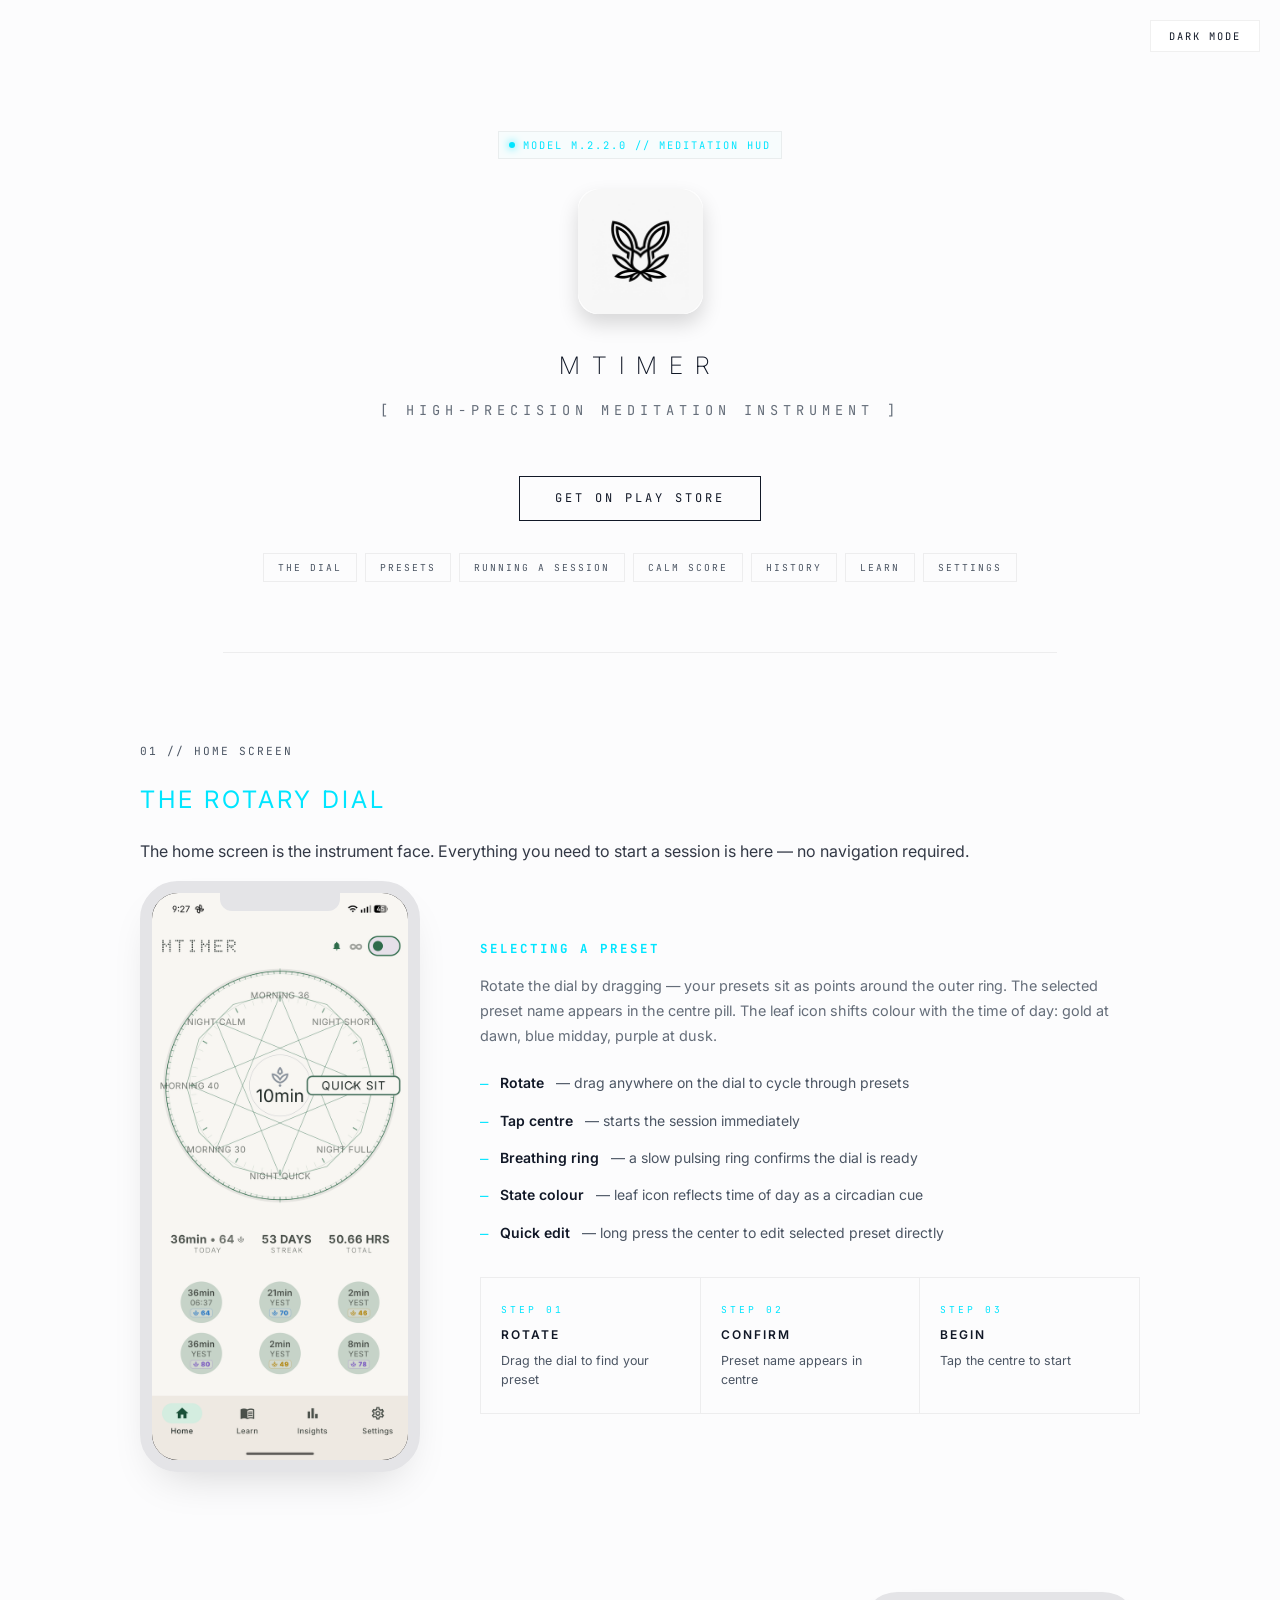
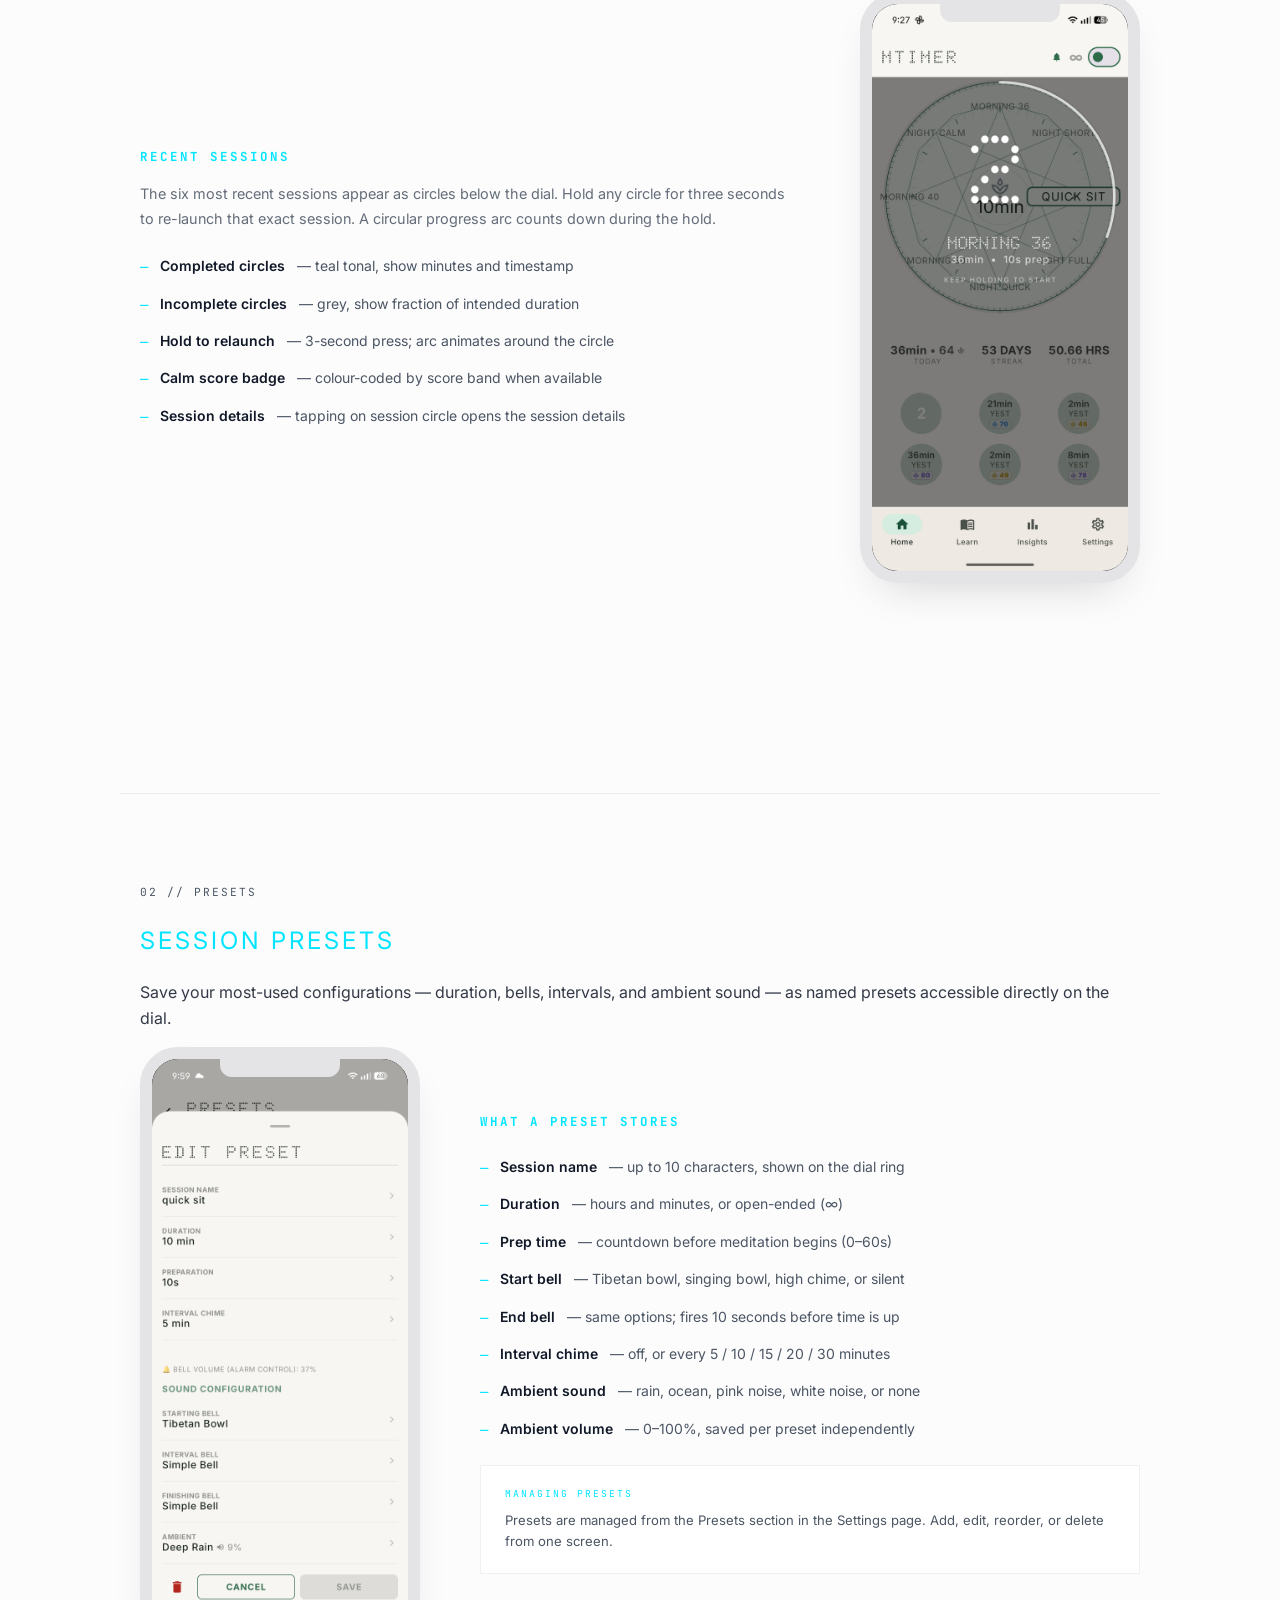
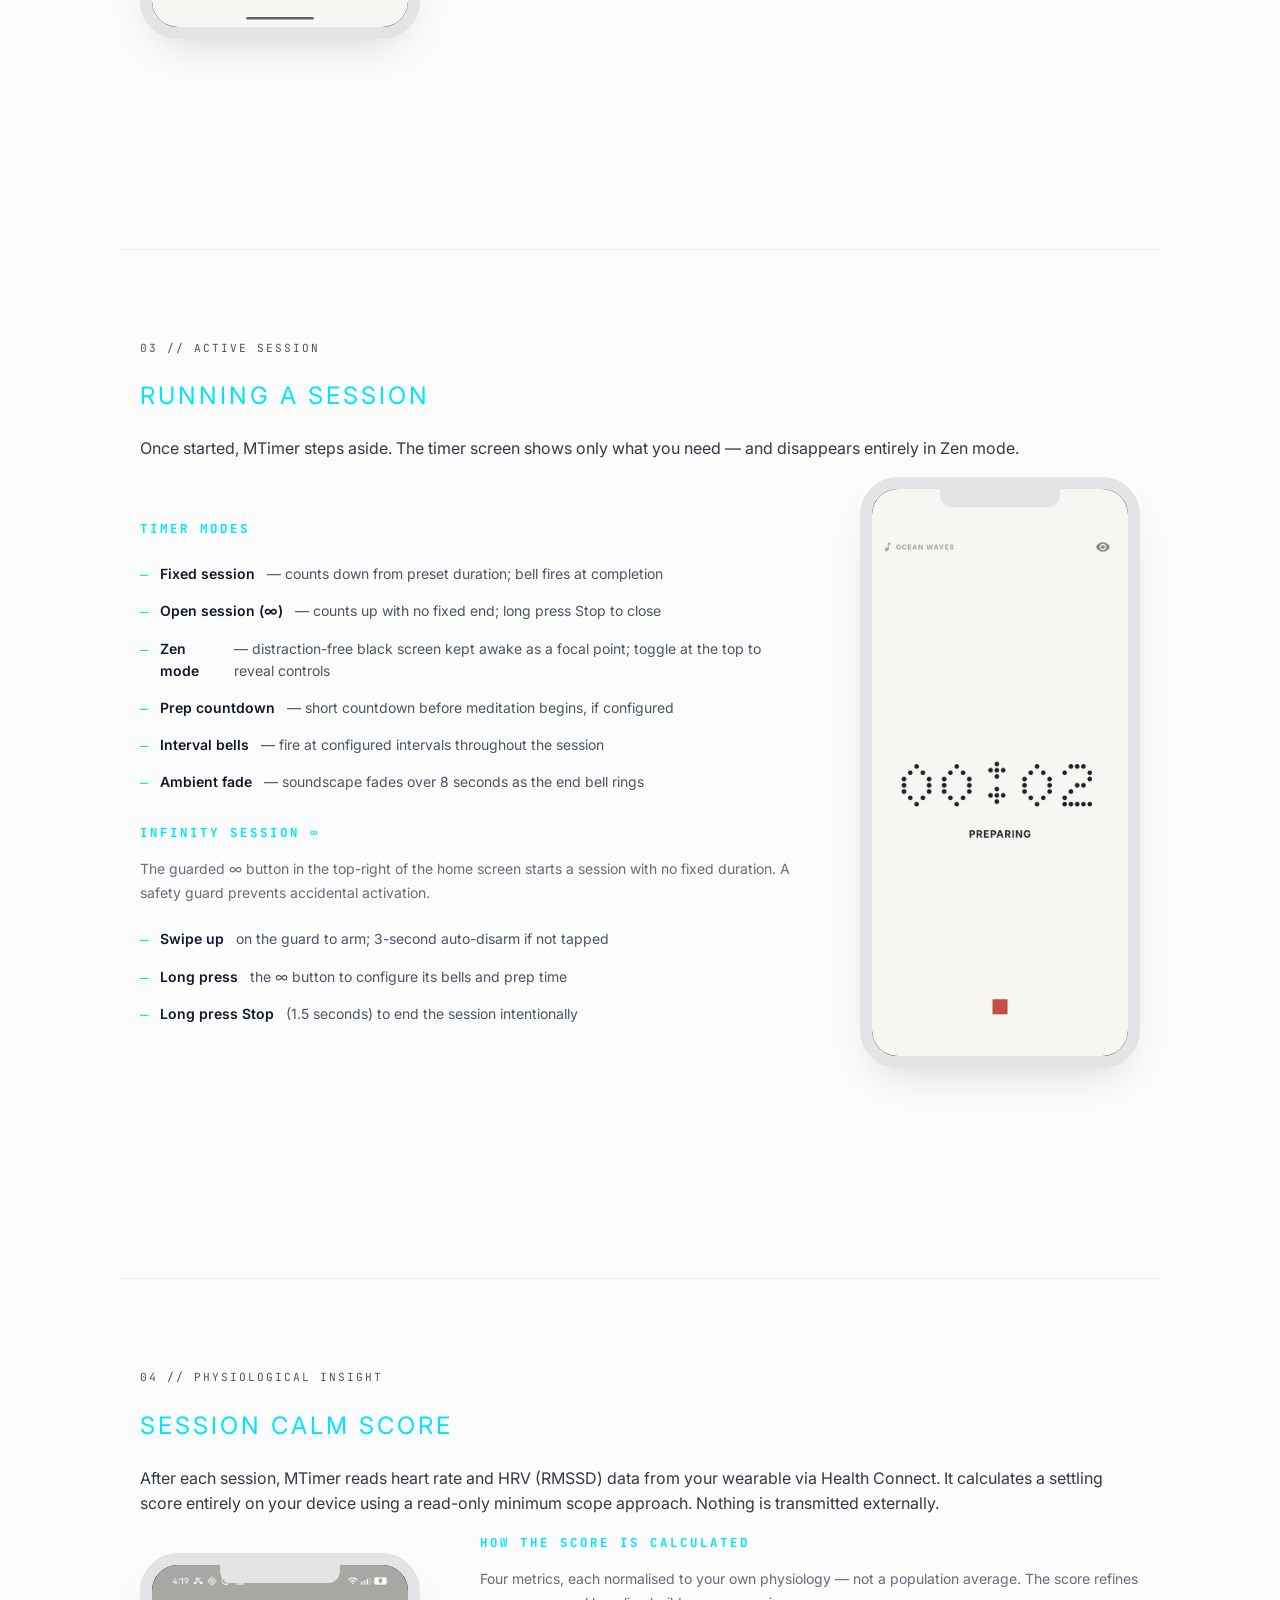
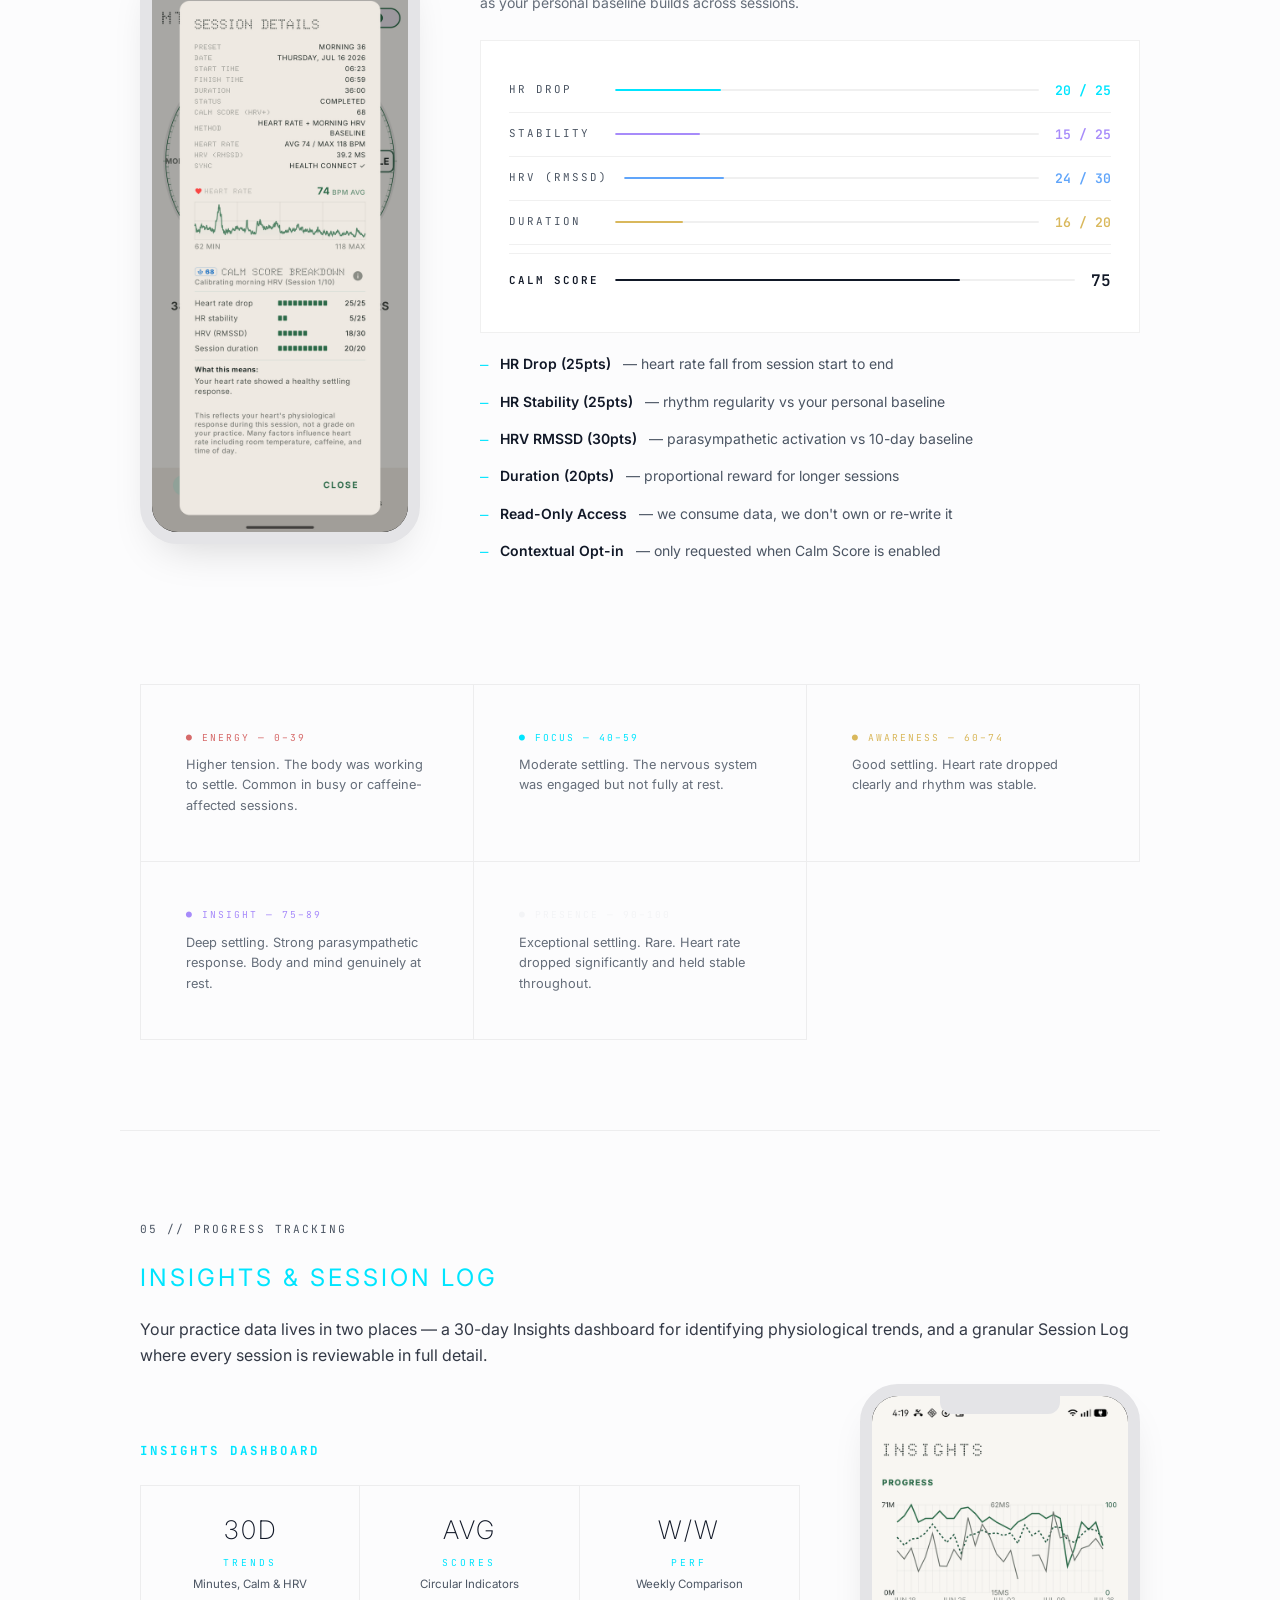
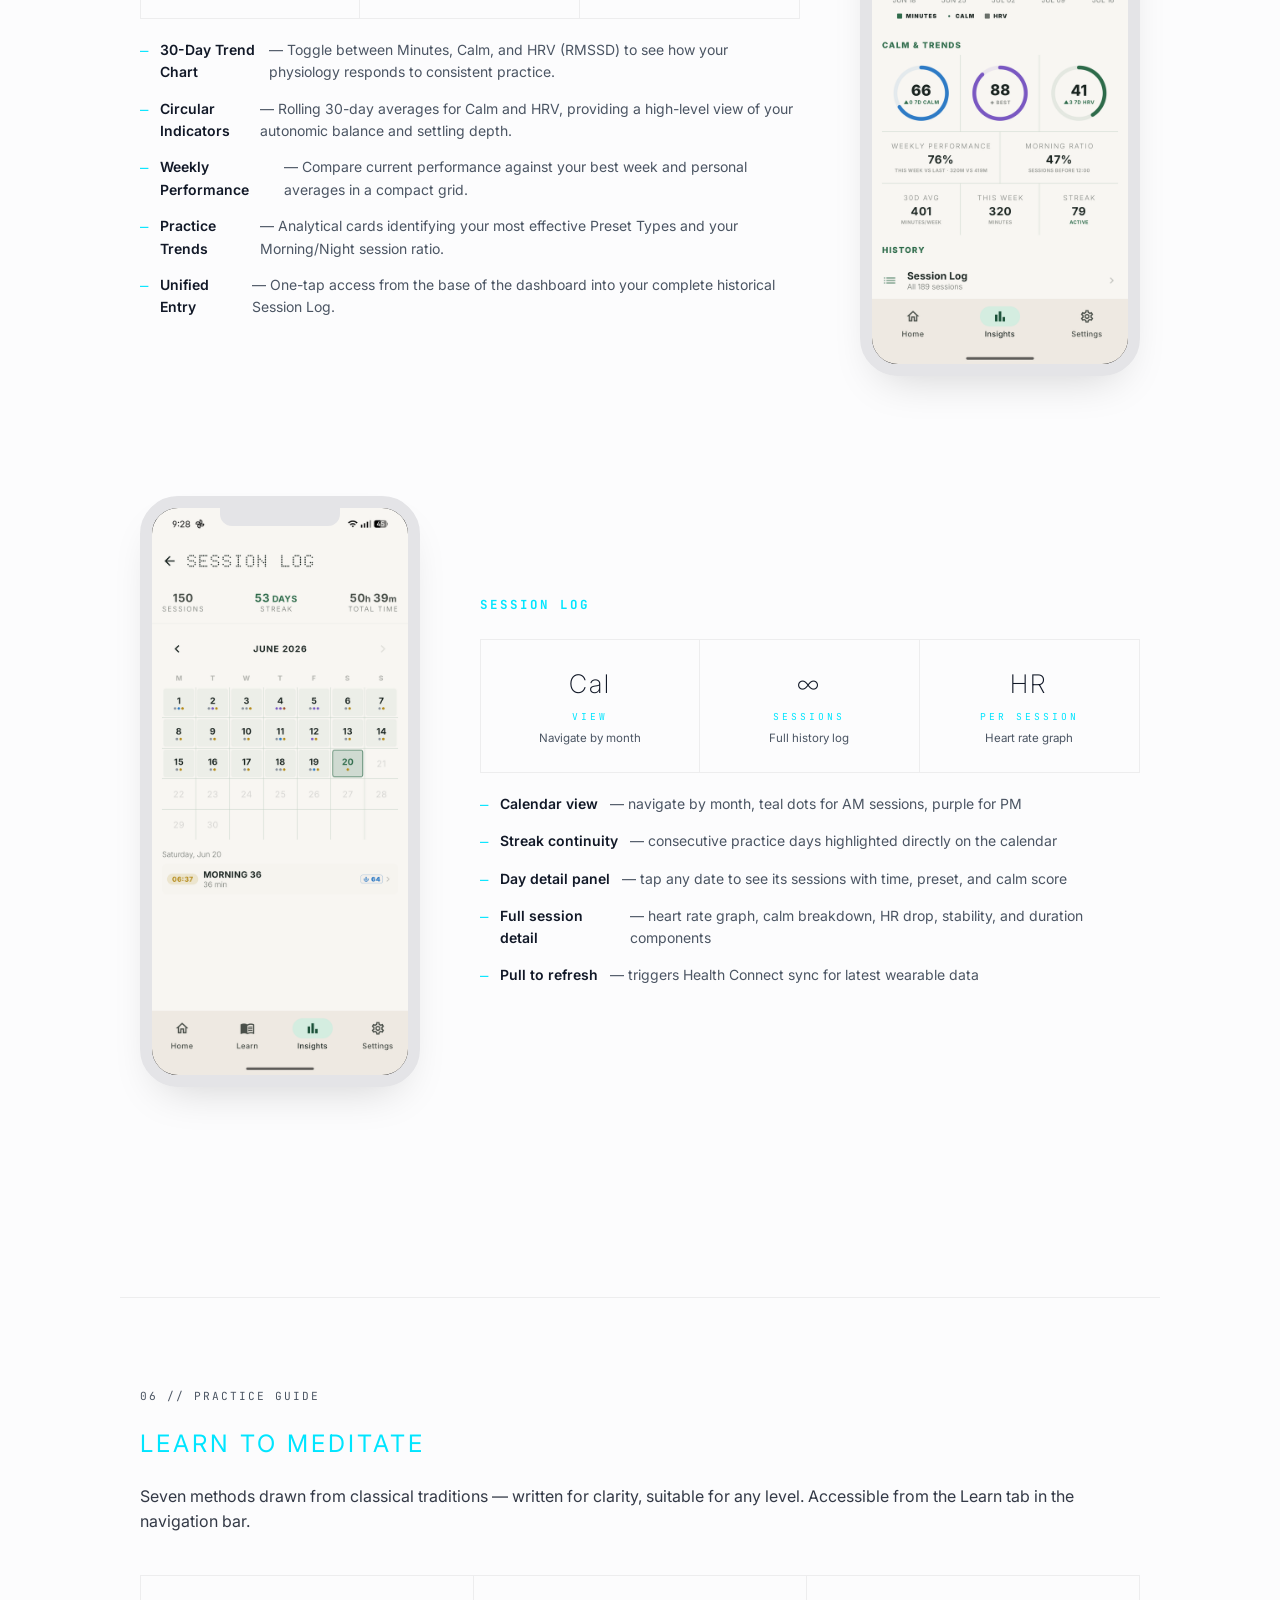
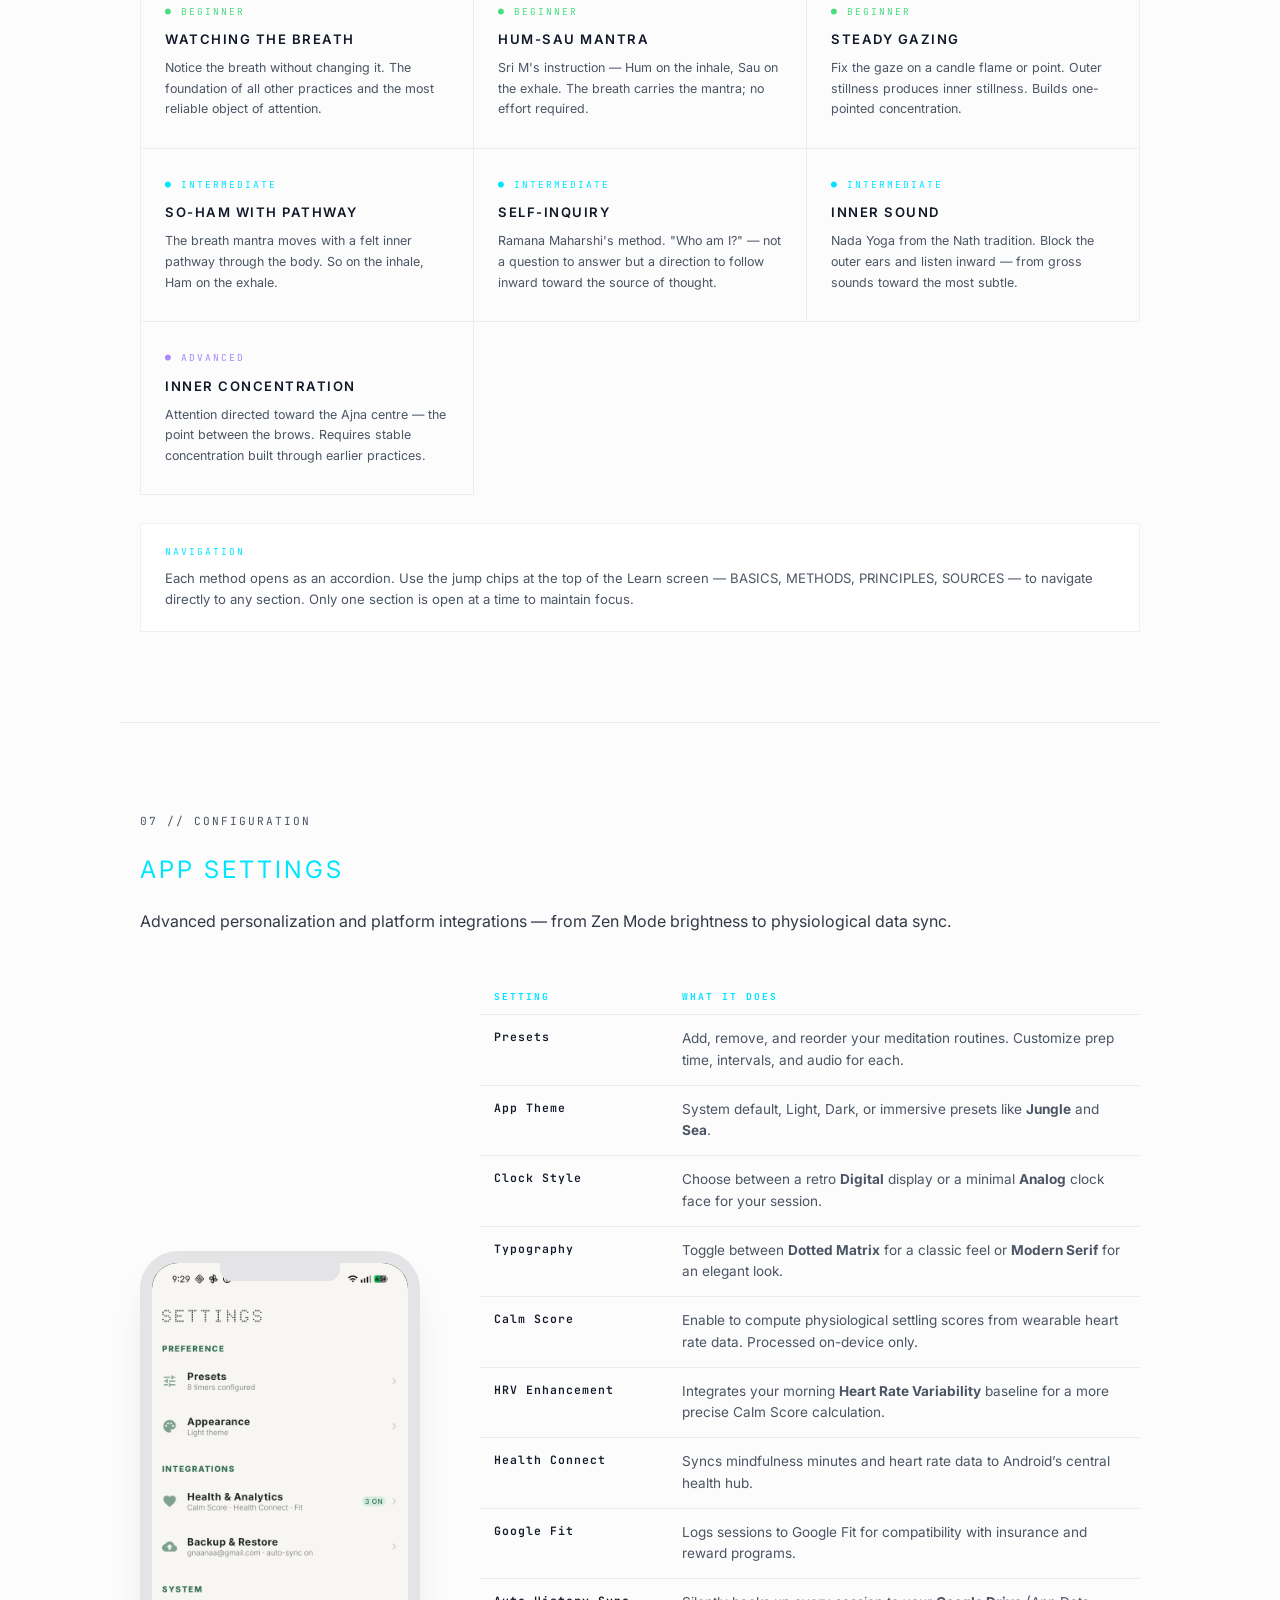
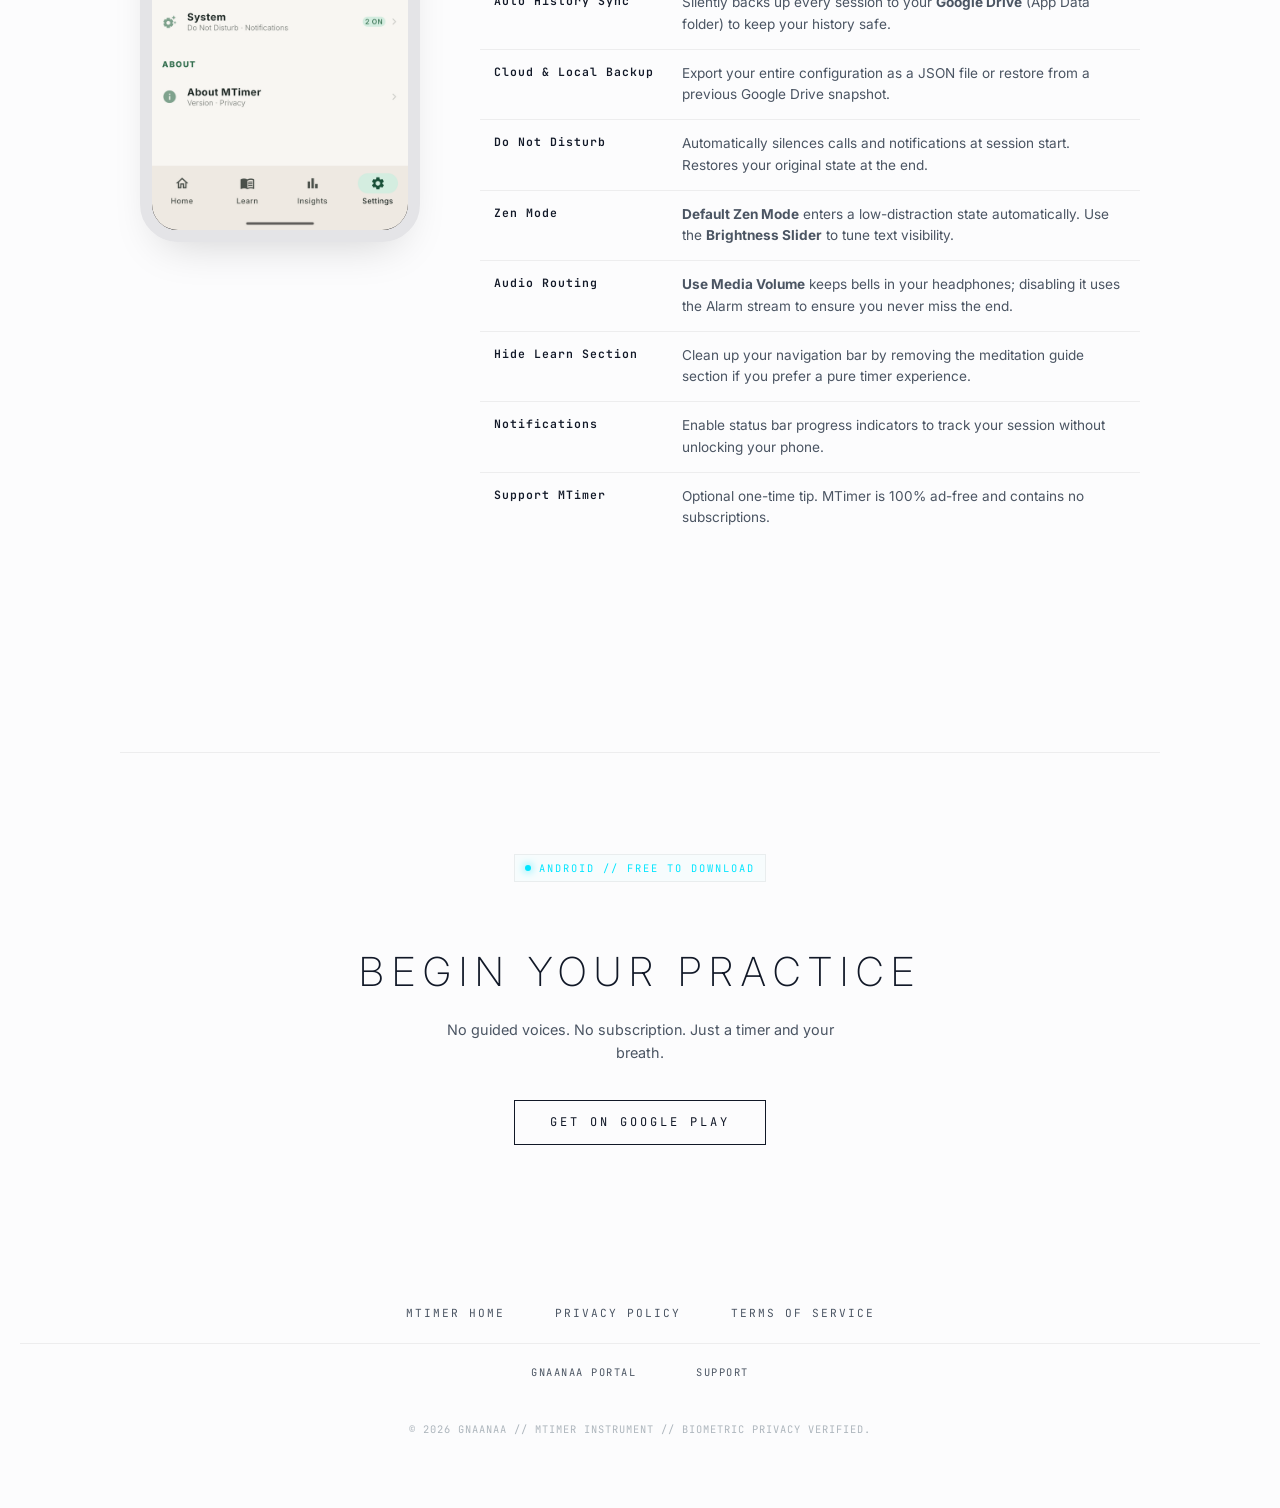
==== commit 028830c6: "Updating settings page changes in the app." ====
--- a/mtimer/index.html
+++ b/mtimer/index.html
@@ -400,7 +400,7 @@
              <div class="feature-text">
                 <span class="feature-index">07 // CONFIGURATION</span>
                 <h2>App Settings</h2>
-                <p>Everything in one screen — appearance, health sync, data backup, and the Calm Score opt-in.</p>
+                <p>Advanced personalization and platform integrations — from Zen Mode brightness to physiological data sync.</p>
             </div>
             <div class="feature-block">
                 <div>
@@ -409,18 +409,31 @@
                             <tr><th>SETTING</th><th>WHAT IT DOES</th></tr>
                         </thead>
                         <tbody>
-							<tr><td>Presets</td><td>Add/Remove/Manage the presets as per your requirements.</td></tr>
-                            <tr><td>Theme</td><td>System default, Light, or Dark. Follows system setting unless overridden manually.</td></tr>
-							<tr><td>Calm Score</td><td>Off by default. Enable to compute physiological settling scores from wearable heart rate data. On-device only — no data leaves the app.</td></tr>
-                            <tr><td>Health Connect</td><td>Writes mindfulness minutes and heart rate to Android Health Connect after each session.</td></tr>
-                            <tr><td>Google Fit</td><td>Logs meditation to Google Fit for third-party app compatibility.</td></tr>
-                            <tr><td>Cloud Backup</td><td>Sign in with Google to back up presets and session history to your personal Google Drive. Backup and restore are manual — your data moves only when you choose.</td></tr>
-                            <tr><td>Create Backup</td><td>Back up your presets and session history — to Google Drive or as a local JSON file.</td></tr>
-							<tr><td>Restore Data</td><td>Restore from a Google Drive backup or a previously exported JSON file. Cloud restore replaces local presets; session history is merged.</td></tr>
-							<tr><td>Do Not Disturb</td><td>When enabled, MTimer switches your device to Alarms Only mode at session start. Incoming calls and notifications are fully blocked — including vibrations — while your bells and ambient audio continue uninterrupted. Your original DND state is restored automatically when the session ends. Requires the Notification Policy permission granted once via system settings.</td></tr>
-							<tr><td>Notifications</td><td>Enable/Disable system wide notifications to get the notification on session and app details in notification bar.</td></tr>
-                            <tr><td>Rate this app</td><td>Opens the Google Play in-app review sheet directly without leaving the app.</td></tr>
-                            <tr><td>Support this app</td><td>Optional one-time tip — $1, $3, or $5. MTimer has no subscription and no ads.</td></tr>
+                            <!-- Appearance -->
+                            <tr><td>Presets</td><td>Add, remove, and reorder your meditation routines. Customize prep time, intervals, and audio for each.</td></tr>
+                            <tr><td>App Theme</td><td>System default, Light, Dark, or immersive presets like <b>Jungle</b> and <b>Sea</b>.</td></tr>
+                            <tr><td>Clock Style</td><td>Choose between a retro <b>Digital</b> display or a minimal <b>Analog</b> clock face for your session.</td></tr>
+                            <tr><td>Typography</td><td>Toggle between <b>Dotted Matrix</b> for a classic feel or <b>Modern Serif</b> for an elegant look.</td></tr>
+                            
+                            <!-- Health -->
+                            <tr><td>Calm Score</td><td>Enable to compute physiological settling scores from wearable heart rate data. Processed on-device only.</td></tr>
+                            <tr><td>HRV Enhancement</td><td>Integrates your morning <b>Heart Rate Variability</b> baseline for a more precise Calm Score calculation.</td></tr>
+                            <tr><td>Health Connect</td><td>Syncs mindfulness minutes and heart rate data to Android’s central health hub.</td></tr>
+                            <tr><td>Google Fit</td><td>Logs sessions to Google Fit for compatibility with insurance and reward programs.</td></tr>
+                            
+                            <!-- Backup -->
+                            <tr><td>Auto History Sync</td><td>Silently backs up every session to your <b>Google Drive</b> (App Data folder) to keep your history safe.</td></tr>
+                            <tr><td>Cloud & Local Backup</td><td>Export your entire configuration as a JSON file or restore from a previous Google Drive snapshot.</td></tr>
+                            
+                            <!-- System & Focus -->
+                            <tr><td>Do Not Disturb</td><td>Automatically silences calls and notifications at session start. Restores your original state at the end.</td></tr>
+                            <tr><td>Zen Mode</td><td><b>Default Zen Mode</b> enters a low-distraction state automatically. Use the <b>Brightness Slider</b> to tune text visibility.</td></tr>
+                            <tr><td>Audio Routing</td><td><b>Use Media Volume</b> keeps bells in your headphones; disabling it uses the Alarm stream to ensure you never miss the end.</td></tr>
+                            <tr><td>Hide Learn Section</td><td>Clean up your navigation bar by removing the meditation guide section if you prefer a pure timer experience.</td></tr>
+                            
+                            <!-- Misc -->
+                            <tr><td>Notifications</td><td>Enable status bar progress indicators to track your session without unlocking your phone.</td></tr>
+                            <tr><td>Support MTimer</td><td>Optional one-time tip. MTimer is 100% ad-free and contains no subscriptions.</td></tr>
                         </tbody>
                     </table>
                 </div>
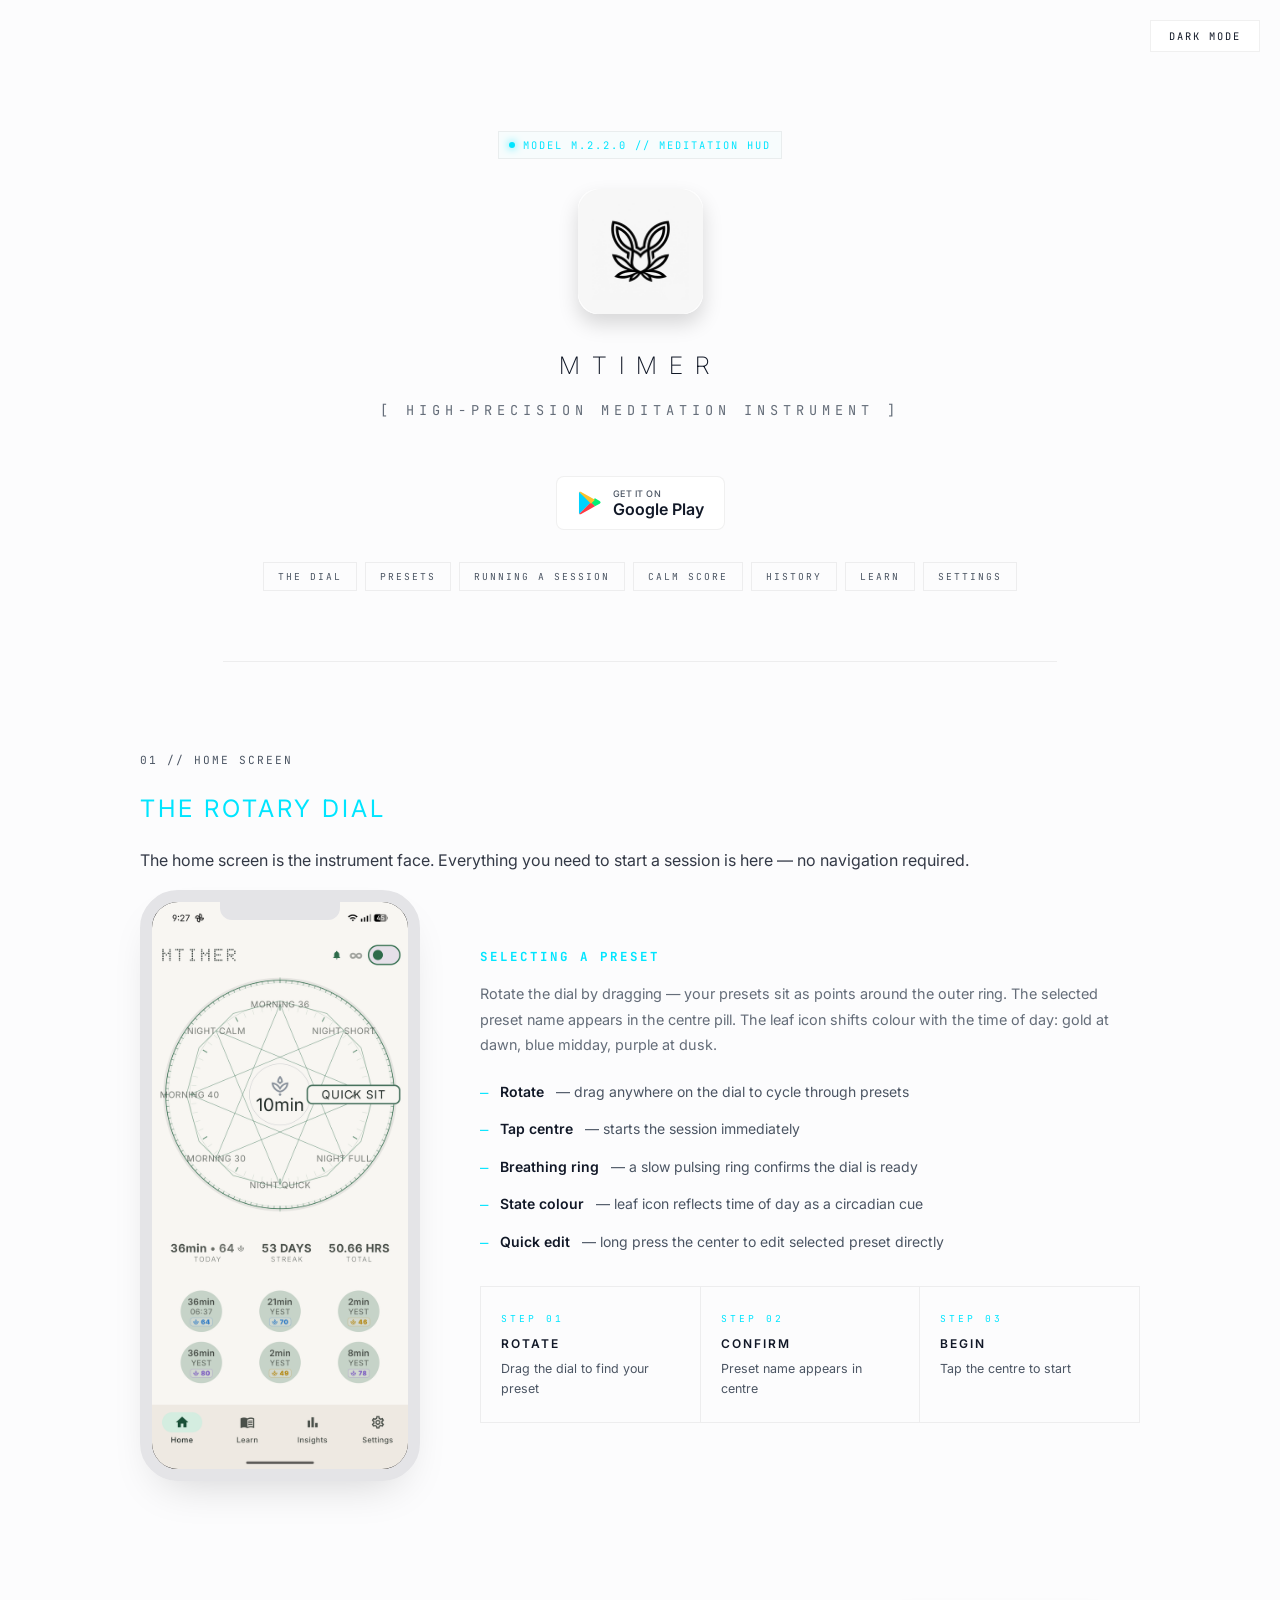
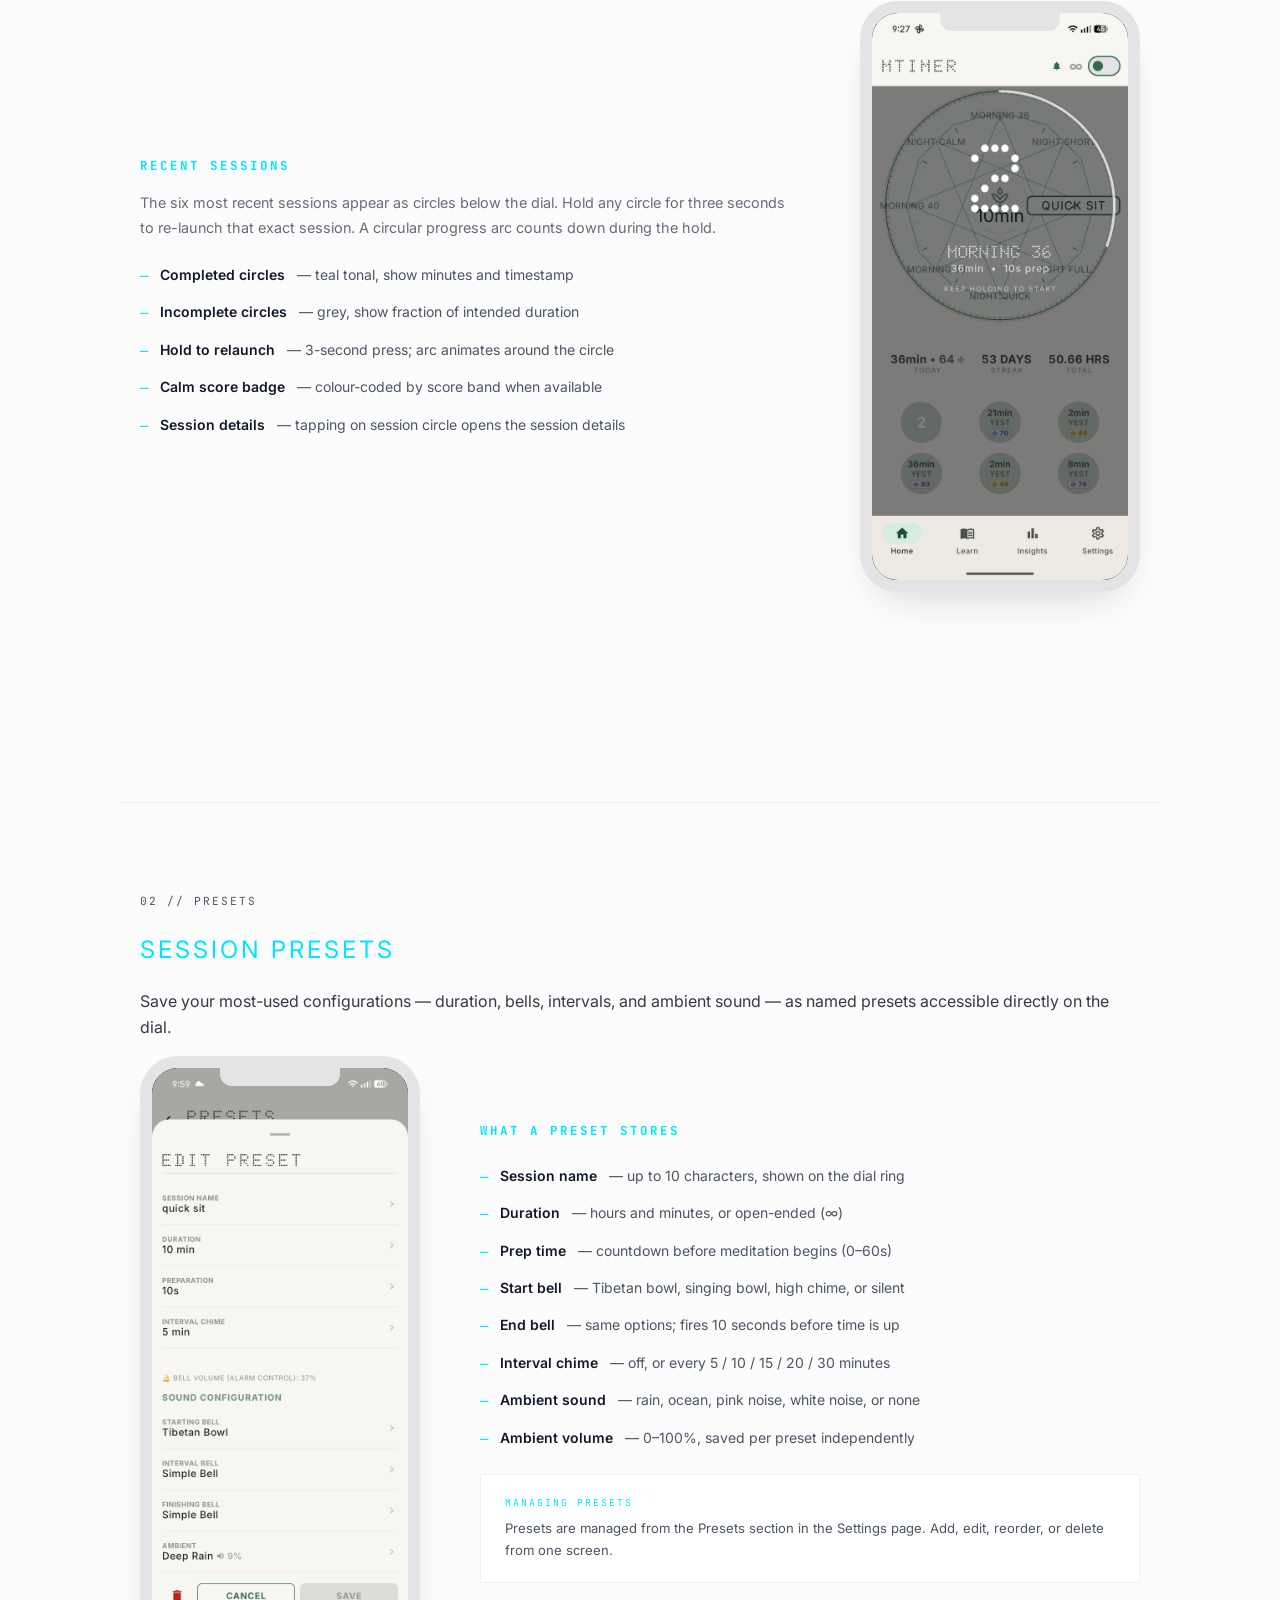
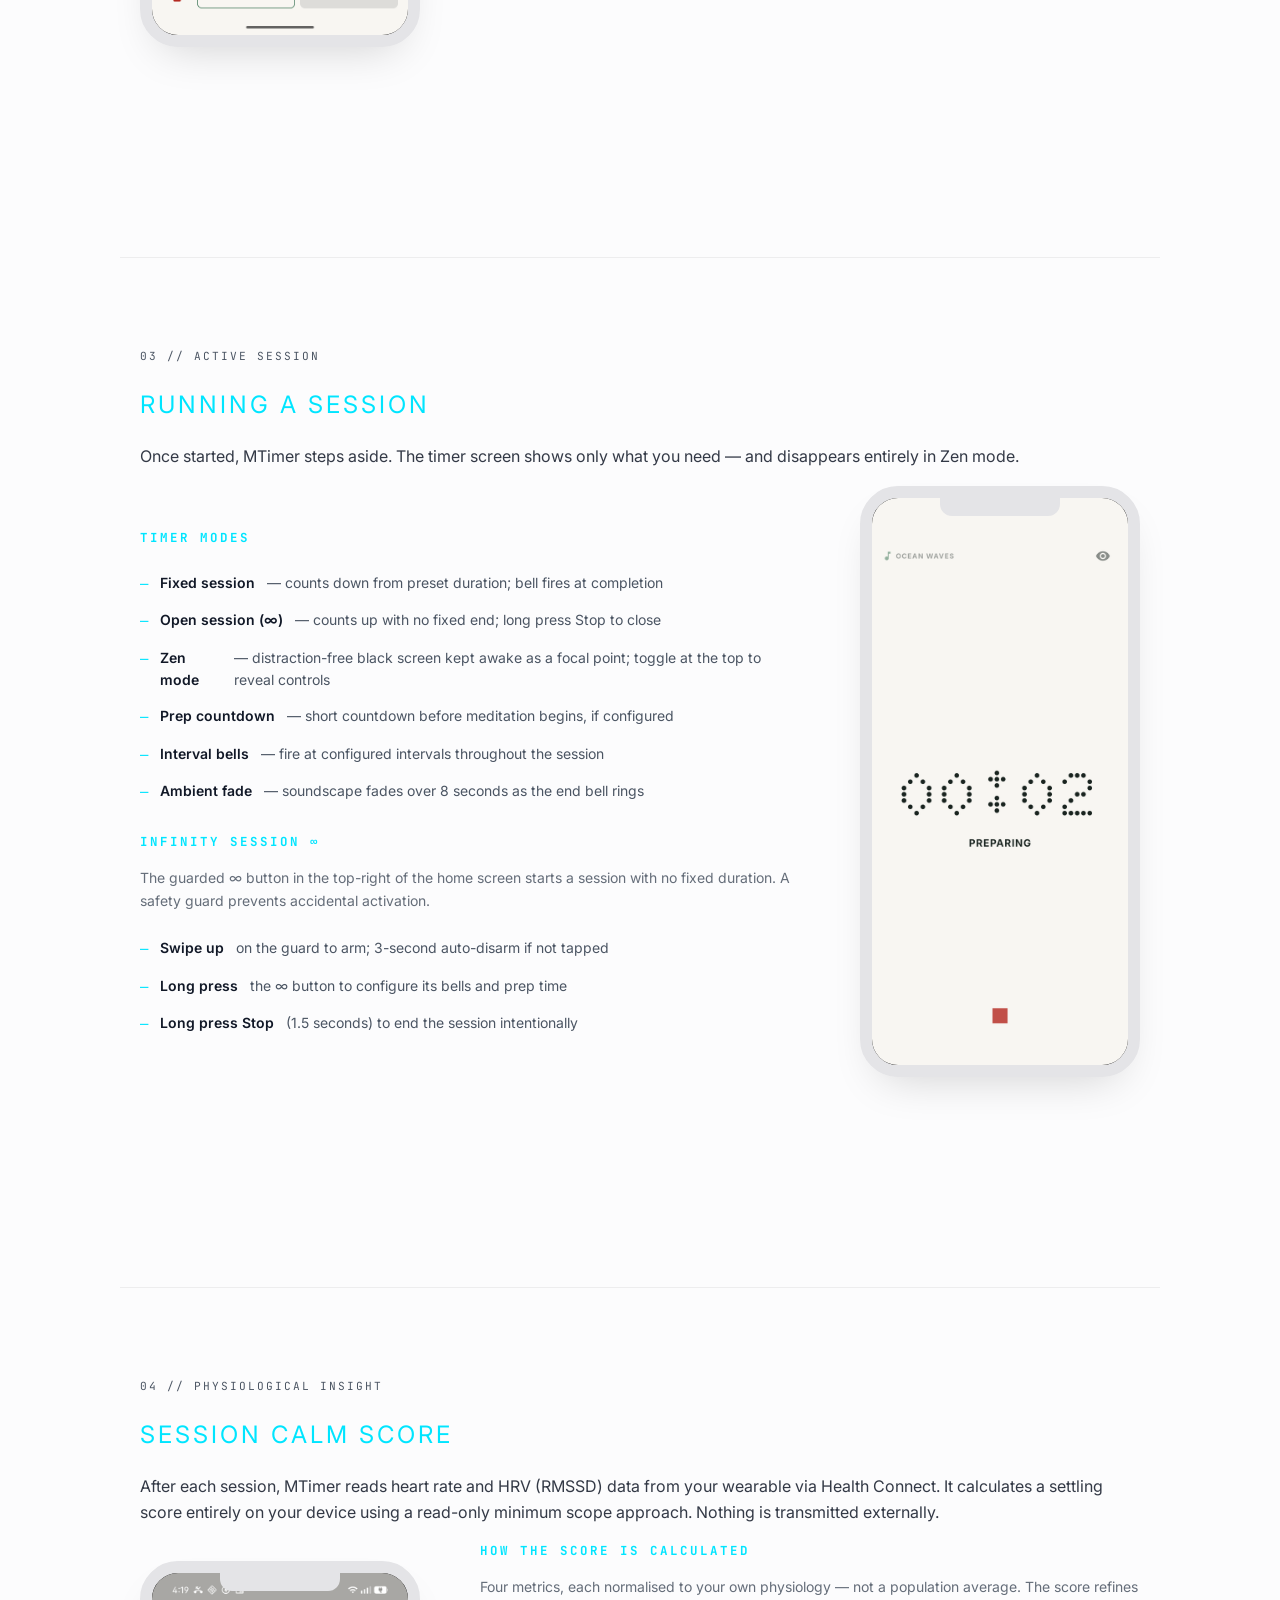
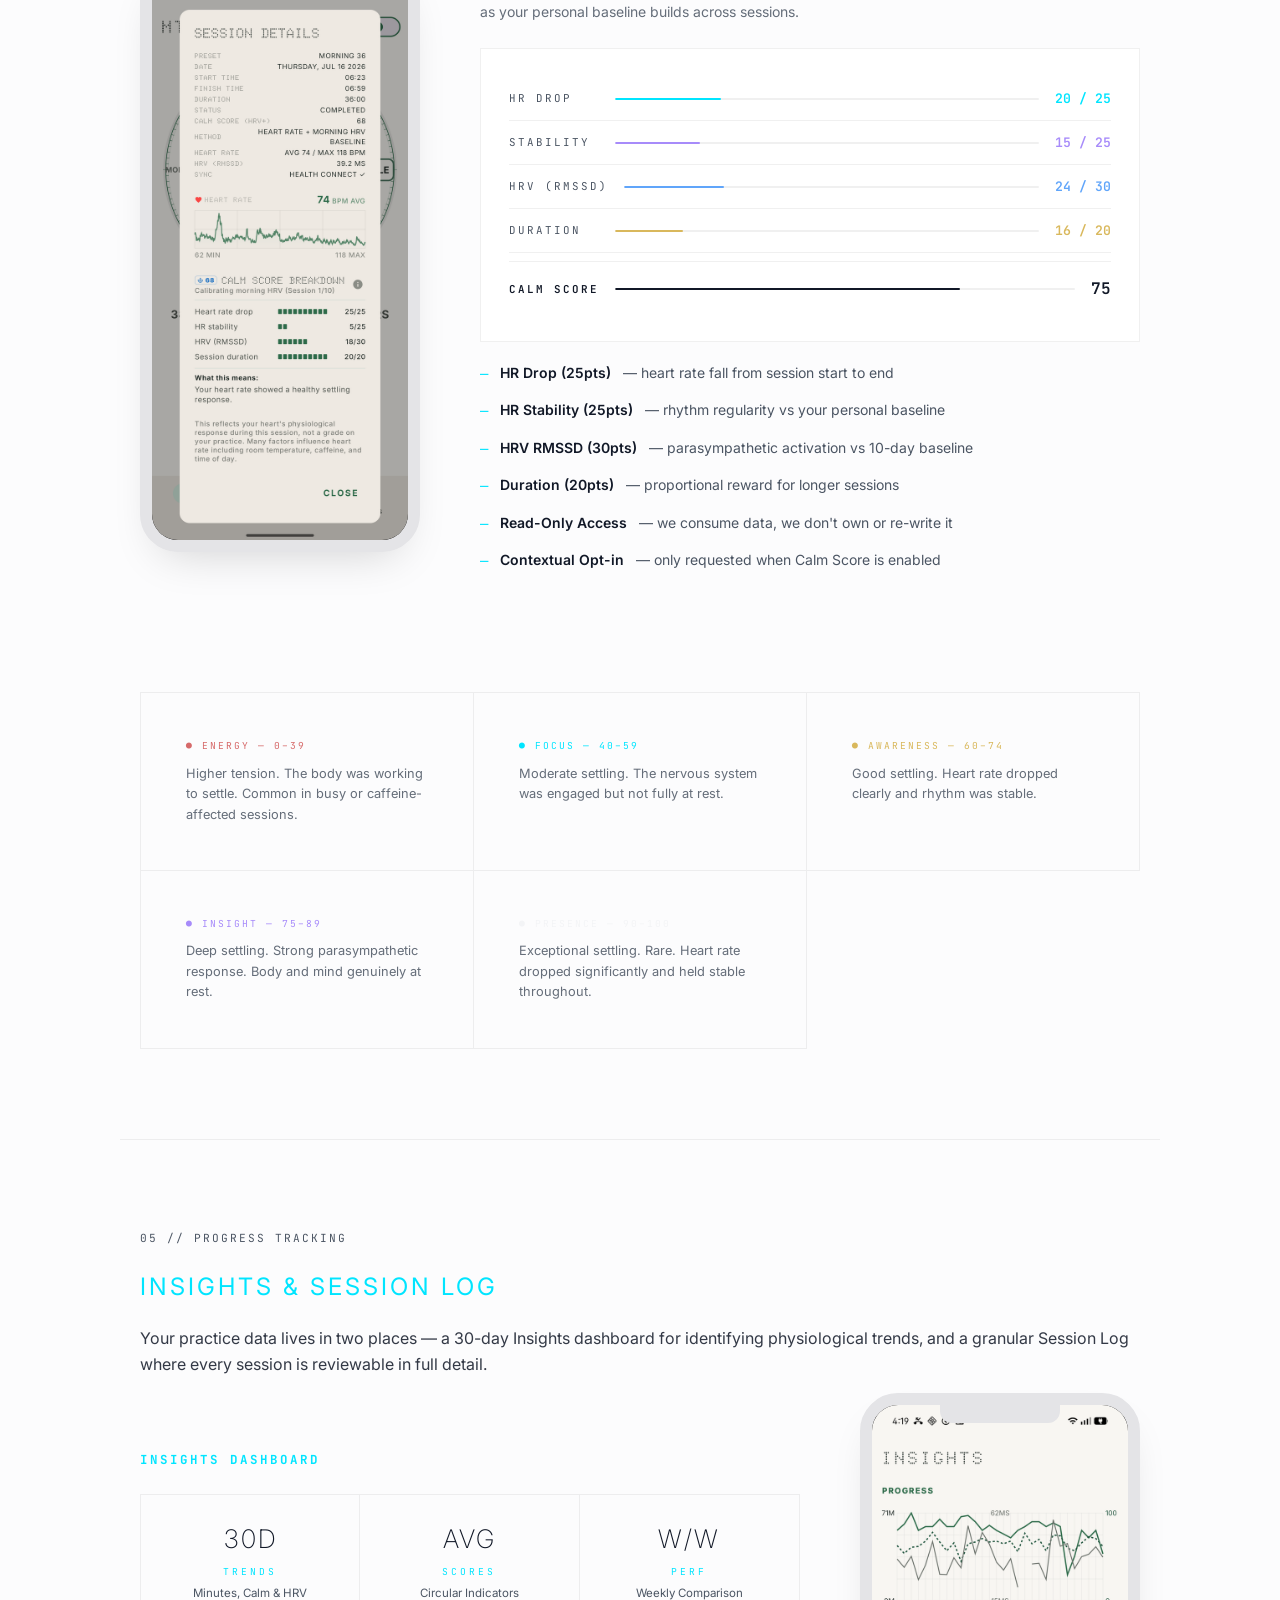
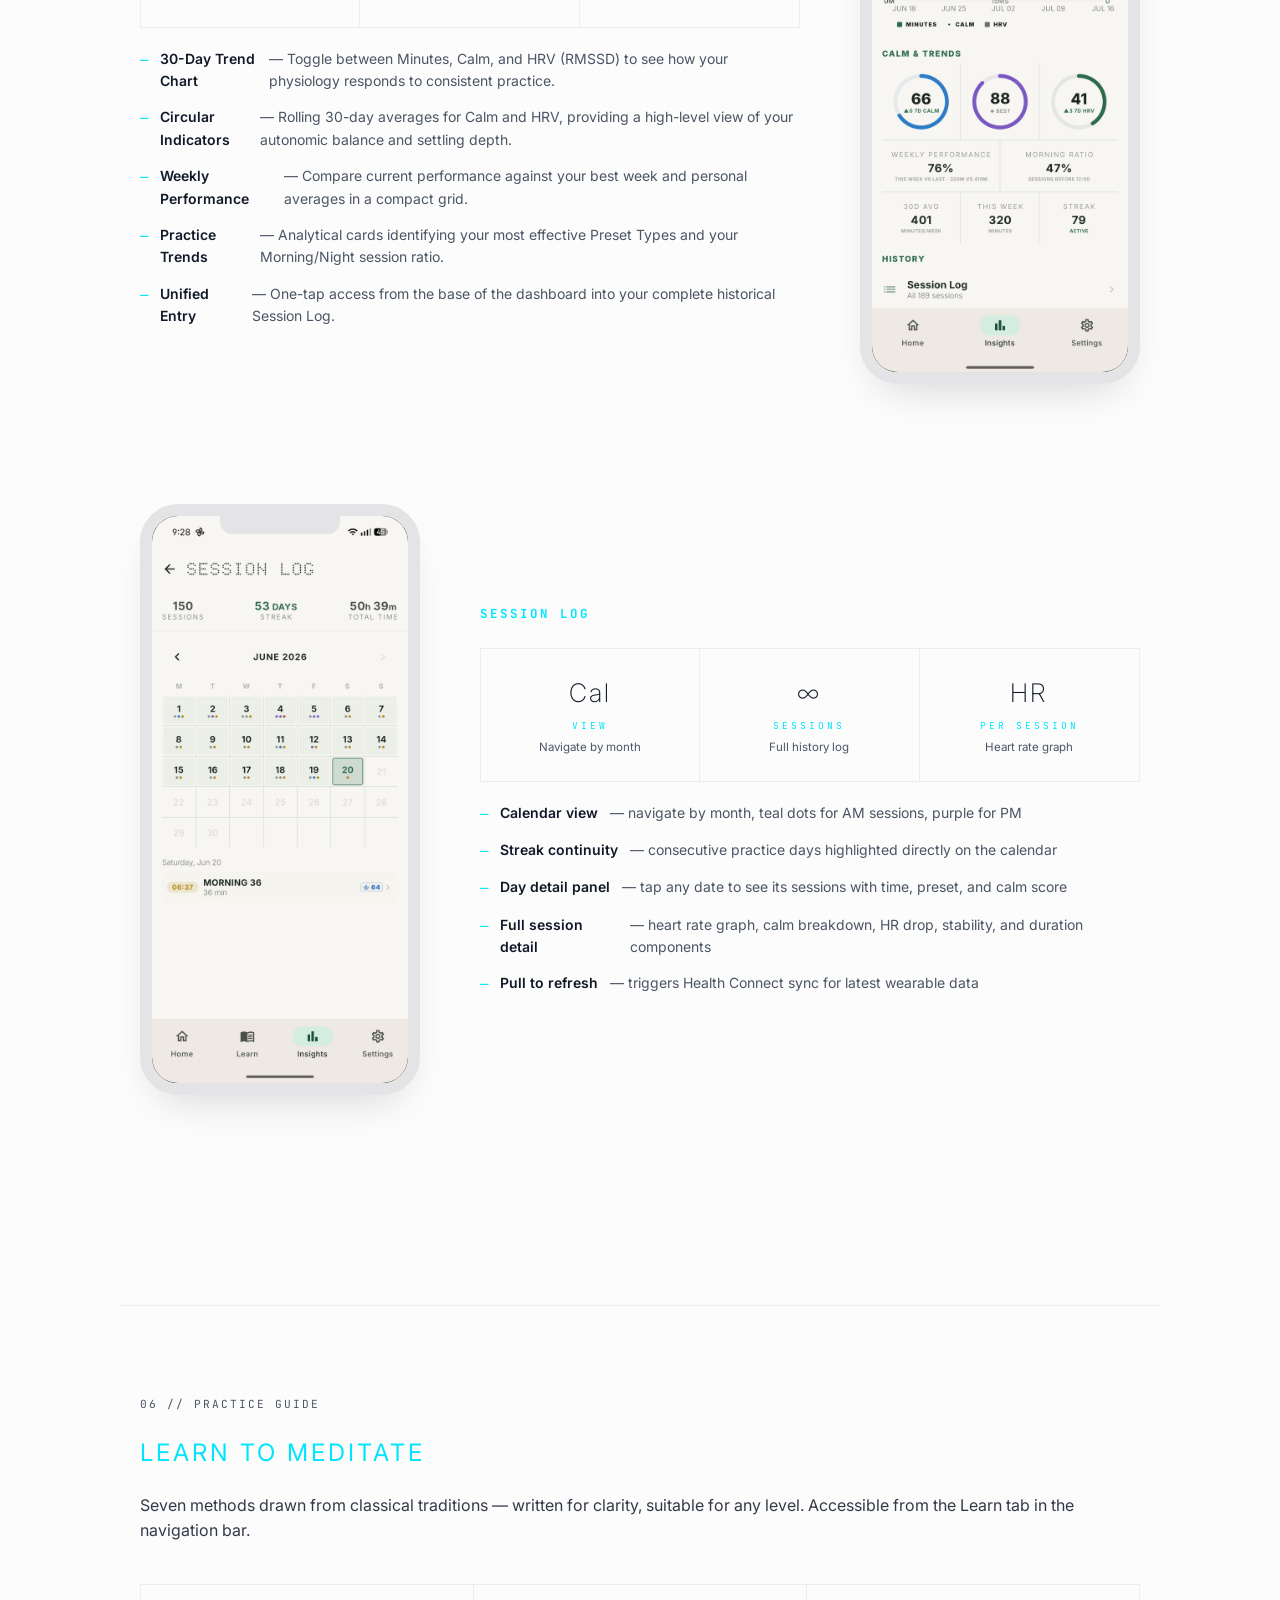
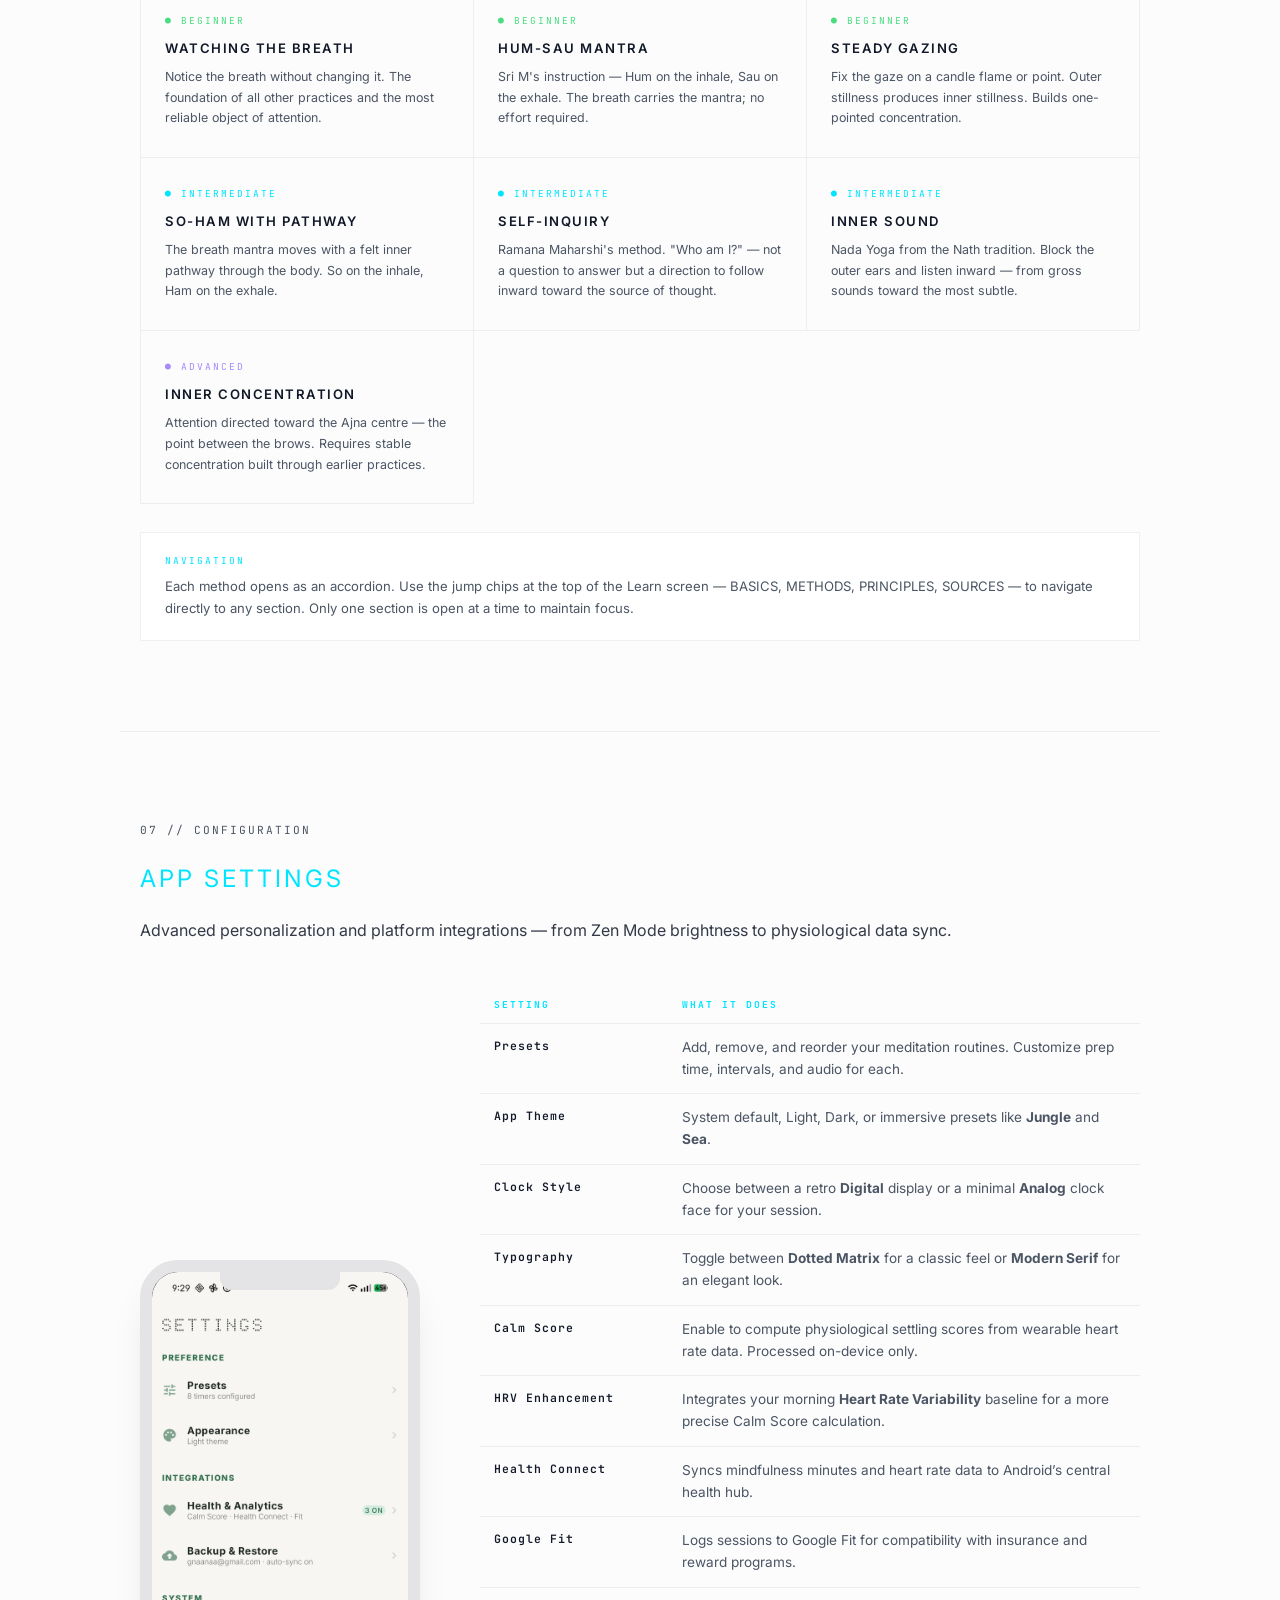
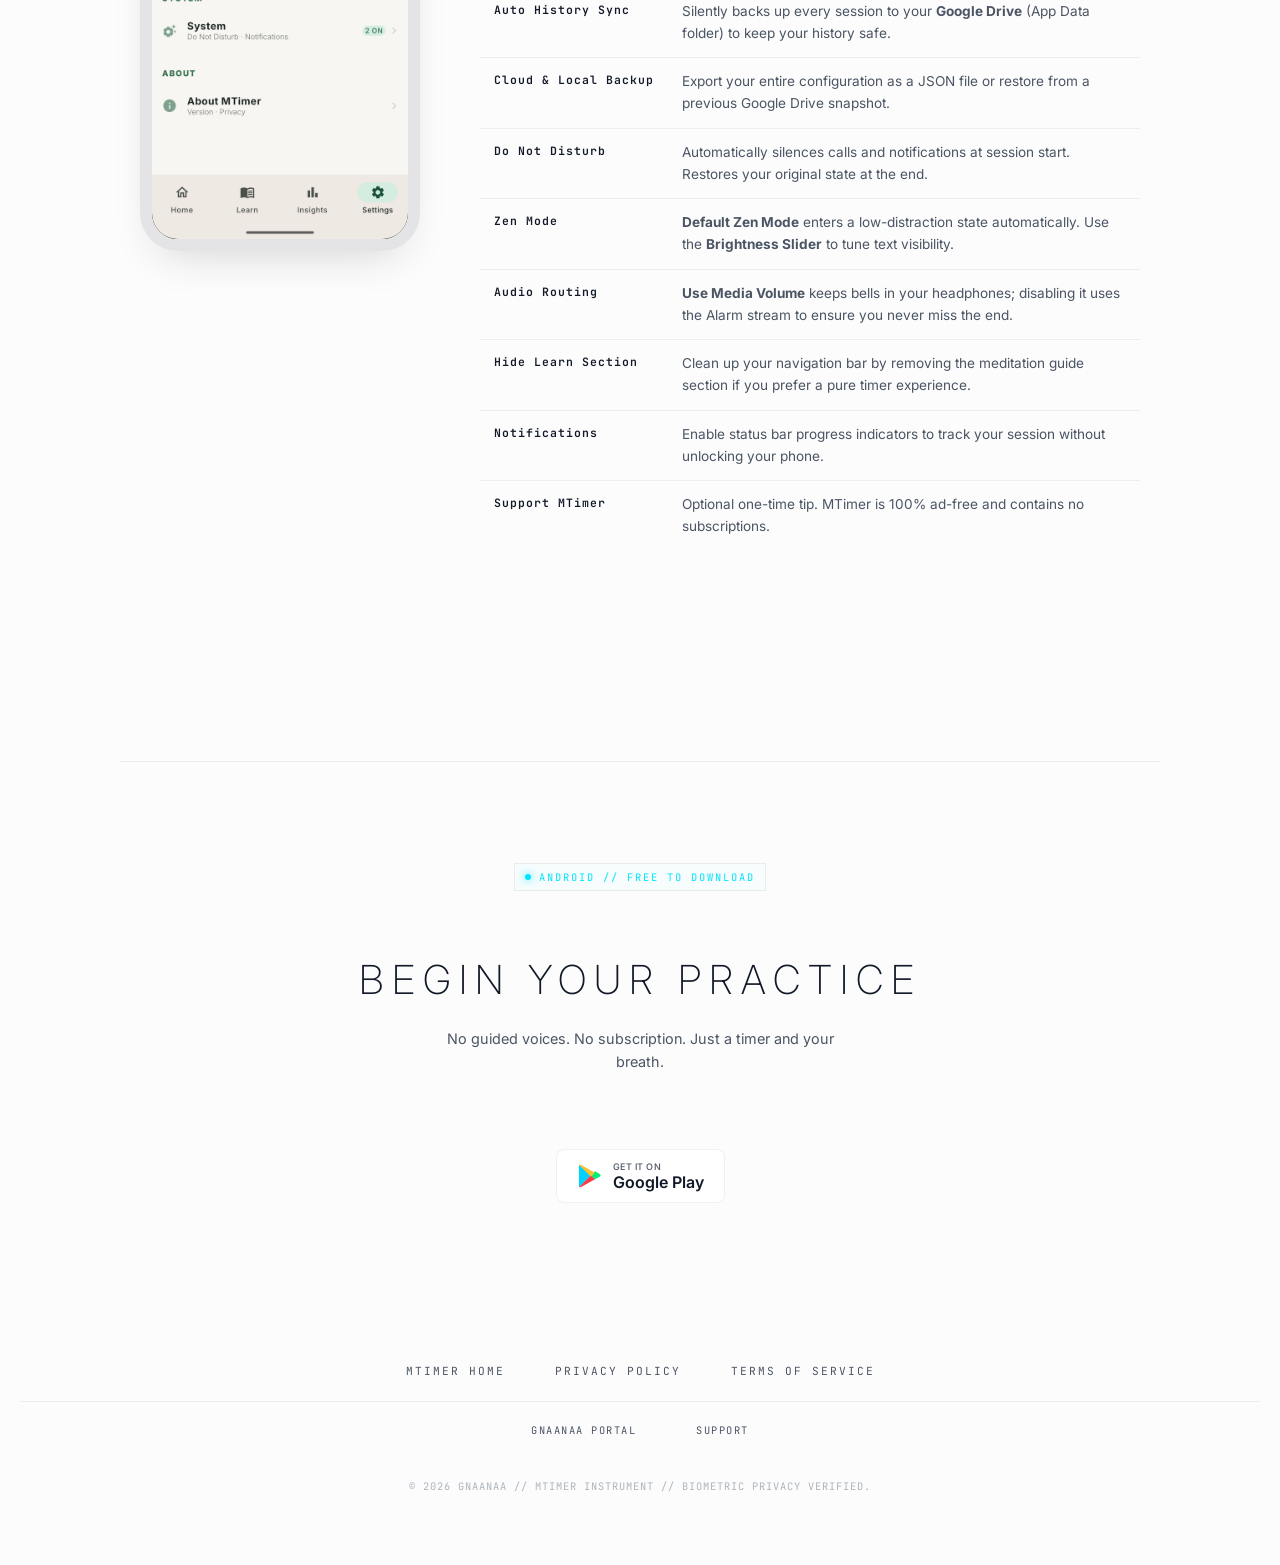
==== commit fae35b86: "updating google play button." ====
--- a/mtimer/index.html
+++ b/mtimer/index.html
@@ -34,7 +34,25 @@
 			<p style="letter-spacing: 5px; color: var(--text-dim); text-transform: uppercase; font-size: 0.85rem; font-family: var(--font-mono); margin-top: 15px;">
 				[ HIGH-PRECISION MEDITATION INSTRUMENT ]
 			</p>
-			<a href="https://play.google.com/store/apps/details?id=com.gnaanaa.mtimer" class="btn-instrument" style="margin-top: 40px;">GET ON PLAY STORE</a>
+			<a href="https://play.google.com/store/apps/details?id=com.gnaanaa.mtimer" 
+			   target="_blank" 
+			   rel="noopener noreferrer" 
+			   class="btn-instrument" 
+			   style="display: inline-flex; align-items: center; gap: 12px; padding: 10px 20px; border-radius: 8px; text-decoration: none; font-family: var(--font-sans); background-color: var(--card-bg); color: var(--text-main); border: 1px solid var(--border); margin-top: 40px;">
+			  
+			  <!-- Multi-Color Google Play Icon -->
+			  <svg viewBox="0 0 512 512" width="24" height="24" aria-hidden="true" style="flex-shrink: 0;">
+				<path fill="#00d2ff" d="M47.2 22.3C44 25.8 42 31.1 42 38v436c0 6.9 2 12.2 5.2 15.7l1.7 1.6L297 243.2v-4.5L48.9 20.7l-1.7 1.6z"/>
+				<path fill="#00f076" d="M381.1 327.3l-84.1-84.1v-4.5l84.1-84.1 2.2 1.3 99.7 56.6c28.4 16.1 28.4 42.5 0 58.7l-99.7 56.6-2.2-0.5z"/>
+				<path fill="#ff3a44" d="M383.3 326.8L297 240.7 47.2 490.5c9.4 10 24.8 11.2 42.1 1.4l294-165.1"/>
+				<path fill="#fbc02d" d="M383.3 185.2L89.3 20.1C72 10.3 56.6 11.5 47.2 21.5L297 271.3l86.3-86.1z"/>
+			  </svg>
+
+			  <div style="text-align: left;">
+				<div class="btn-subtitle" style="font-size: 9px; text-transform: uppercase; letter-spacing: 0.5px; color: var(--text-dim); font-weight: 500; transition: color 0.2s ease;">GET IT ON</div>
+				<div style="font-size: 16px; font-weight: 600; line-height: 1.1;">Google Play</div>
+			  </div>
+			</a>
             <nav class="toc">
                 <a href="#dial">The Dial</a>
                 <a href="#presets">Presets</a>
@@ -452,7 +470,25 @@
         </div>
         <h2>Begin your practice</h2>
         <p>No guided voices. No subscription. Just a timer and your breath.</p>
-        <a href="https://play.google.com/store/apps/details?id=com.gnaanaa.mtimer" class="btn-instrument">GET ON GOOGLE PLAY</a>
+		<a href="https://play.google.com/store/apps/details?id=com.gnaanaa.mtimer" 
+		   target="_blank" 
+		   rel="noopener noreferrer" 
+		   class="btn-instrument" 
+		   style="display: inline-flex; align-items: center; gap: 12px; padding: 10px 20px; border-radius: 8px; text-decoration: none; font-family: var(--font-sans); background-color: var(--card-bg); color: var(--text-main); border: 1px solid var(--border); margin-top: 40px;">
+		  
+		  <!-- Multi-Color Google Play Icon -->
+		  <svg viewBox="0 0 512 512" width="24" height="24" aria-hidden="true" style="flex-shrink: 0;">
+			<path fill="#00d2ff" d="M47.2 22.3C44 25.8 42 31.1 42 38v436c0 6.9 2 12.2 5.2 15.7l1.7 1.6L297 243.2v-4.5L48.9 20.7l-1.7 1.6z"/>
+			<path fill="#00f076" d="M381.1 327.3l-84.1-84.1v-4.5l84.1-84.1 2.2 1.3 99.7 56.6c28.4 16.1 28.4 42.5 0 58.7l-99.7 56.6-2.2-0.5z"/>
+			<path fill="#ff3a44" d="M383.3 326.8L297 240.7 47.2 490.5c9.4 10 24.8 11.2 42.1 1.4l294-165.1"/>
+			<path fill="#fbc02d" d="M383.3 185.2L89.3 20.1C72 10.3 56.6 11.5 47.2 21.5L297 271.3l86.3-86.1z"/>
+		  </svg>
+
+		  <div style="text-align: left;">
+			<div class="btn-subtitle" style="font-size: 9px; text-transform: uppercase; letter-spacing: 0.5px; color: var(--text-dim); font-weight: 500; transition: color 0.2s ease;">GET IT ON</div>
+			<div style="font-size: 16px; font-weight: 600; line-height: 1.1;">Google Play</div>
+		  </div>
+		</a>
     </section>
 
     <!-- Footer -->
--- a/assets/css/portal.css
+++ b/assets/css/portal.css
@@ -88,21 +88,18 @@
 
 /* Link Shared Buttons */
 .btn-instrument {
-    display: inline-block;
-    padding: 12px 35px;
-    border: 1px solid var(--text-main);
-    color: var(--text-main);
-    text-decoration: none;
-    font-size: 0.75rem;
-    font-family: var(--font-mono);
-    letter-spacing: 3px;
-    transition: 0.3s;
-    text-transform: uppercase;
+  transition: background-color 0.2s ease, color 0.2s ease, border-color 0.2s ease;
 }
 
 .btn-instrument:hover {
-    background: var(--btn-hover-bg);
-    color: var(--btn-hover-text);
+  background-color: var(--btn-hover-bg) !important;
+  color: var(--btn-hover-text) !important;
+}
+
+/* Ensures the subtitle text updates color on hover */
+.btn-instrument:hover .btn-subtitle {
+  color: var(--btn-hover-text) !important;
+  opacity: 0.8;
 }
 
 /* Mechanical Bezel Theme Toggle */
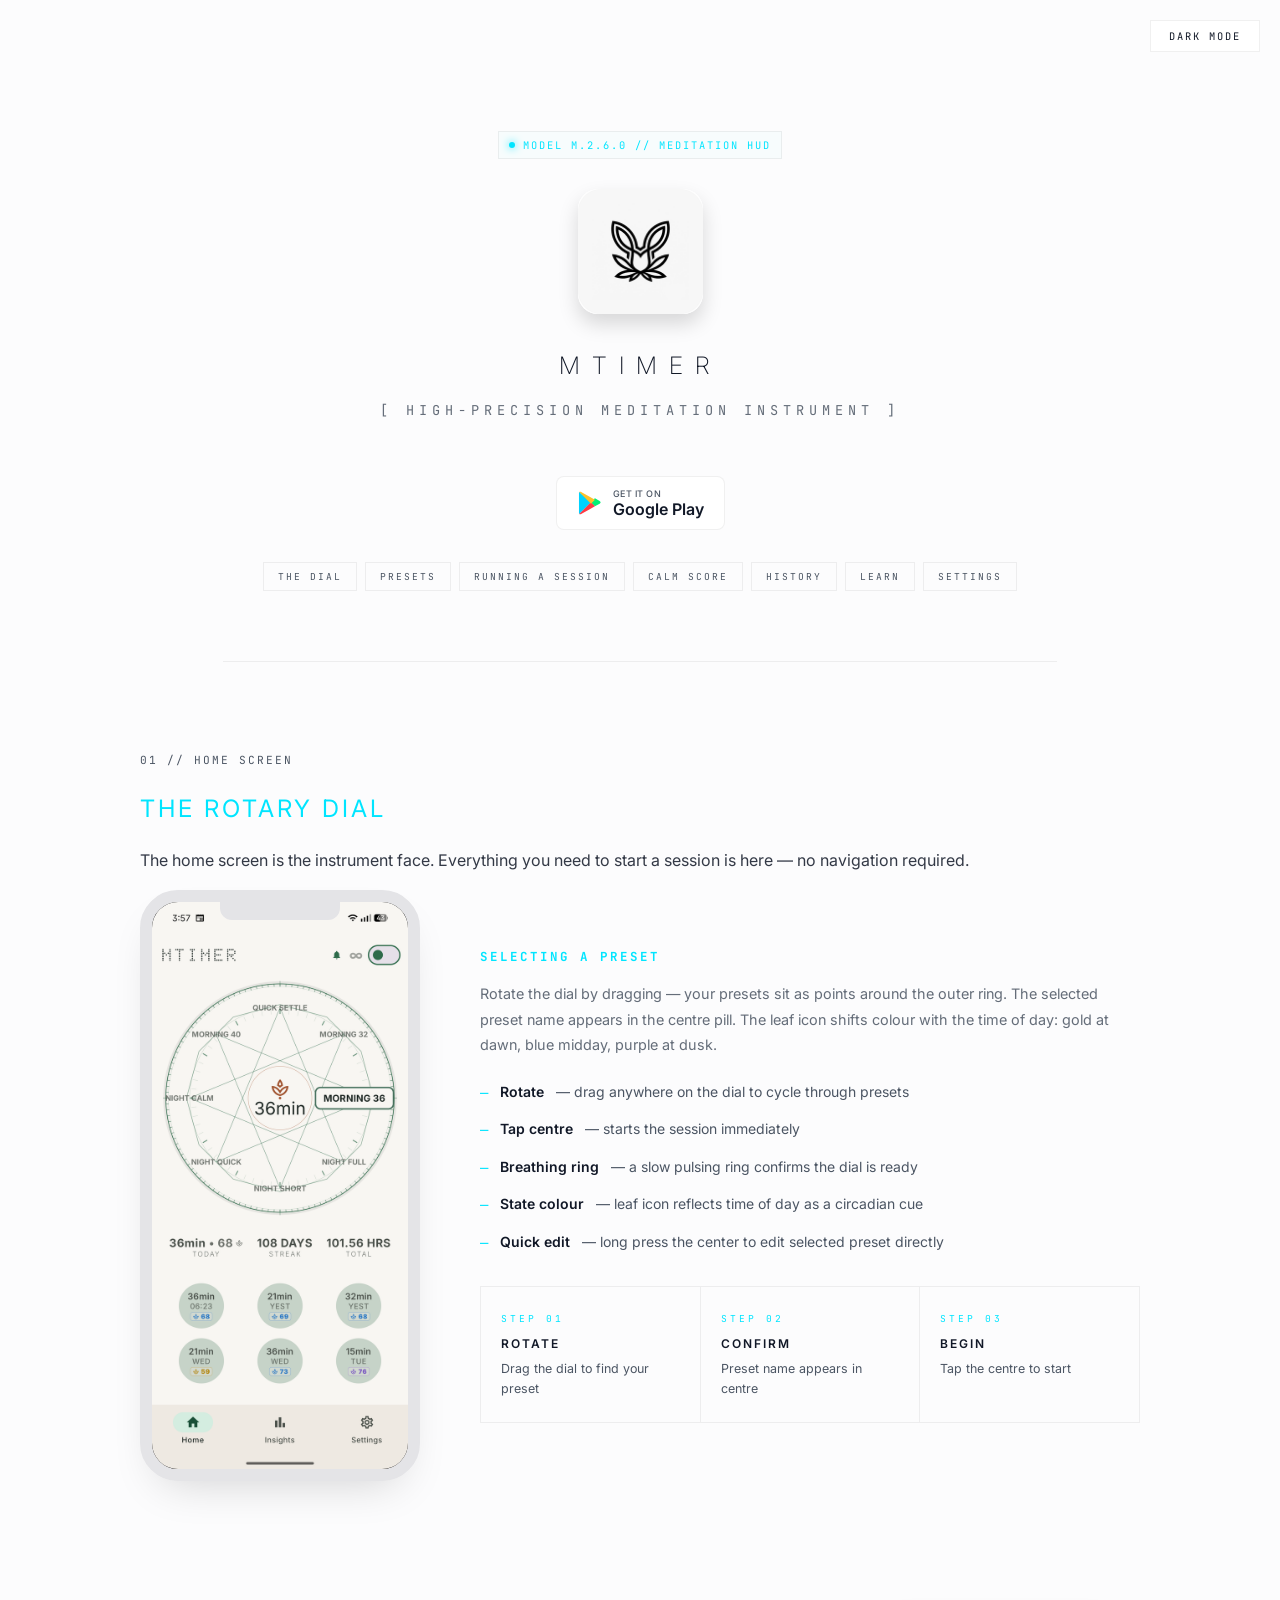
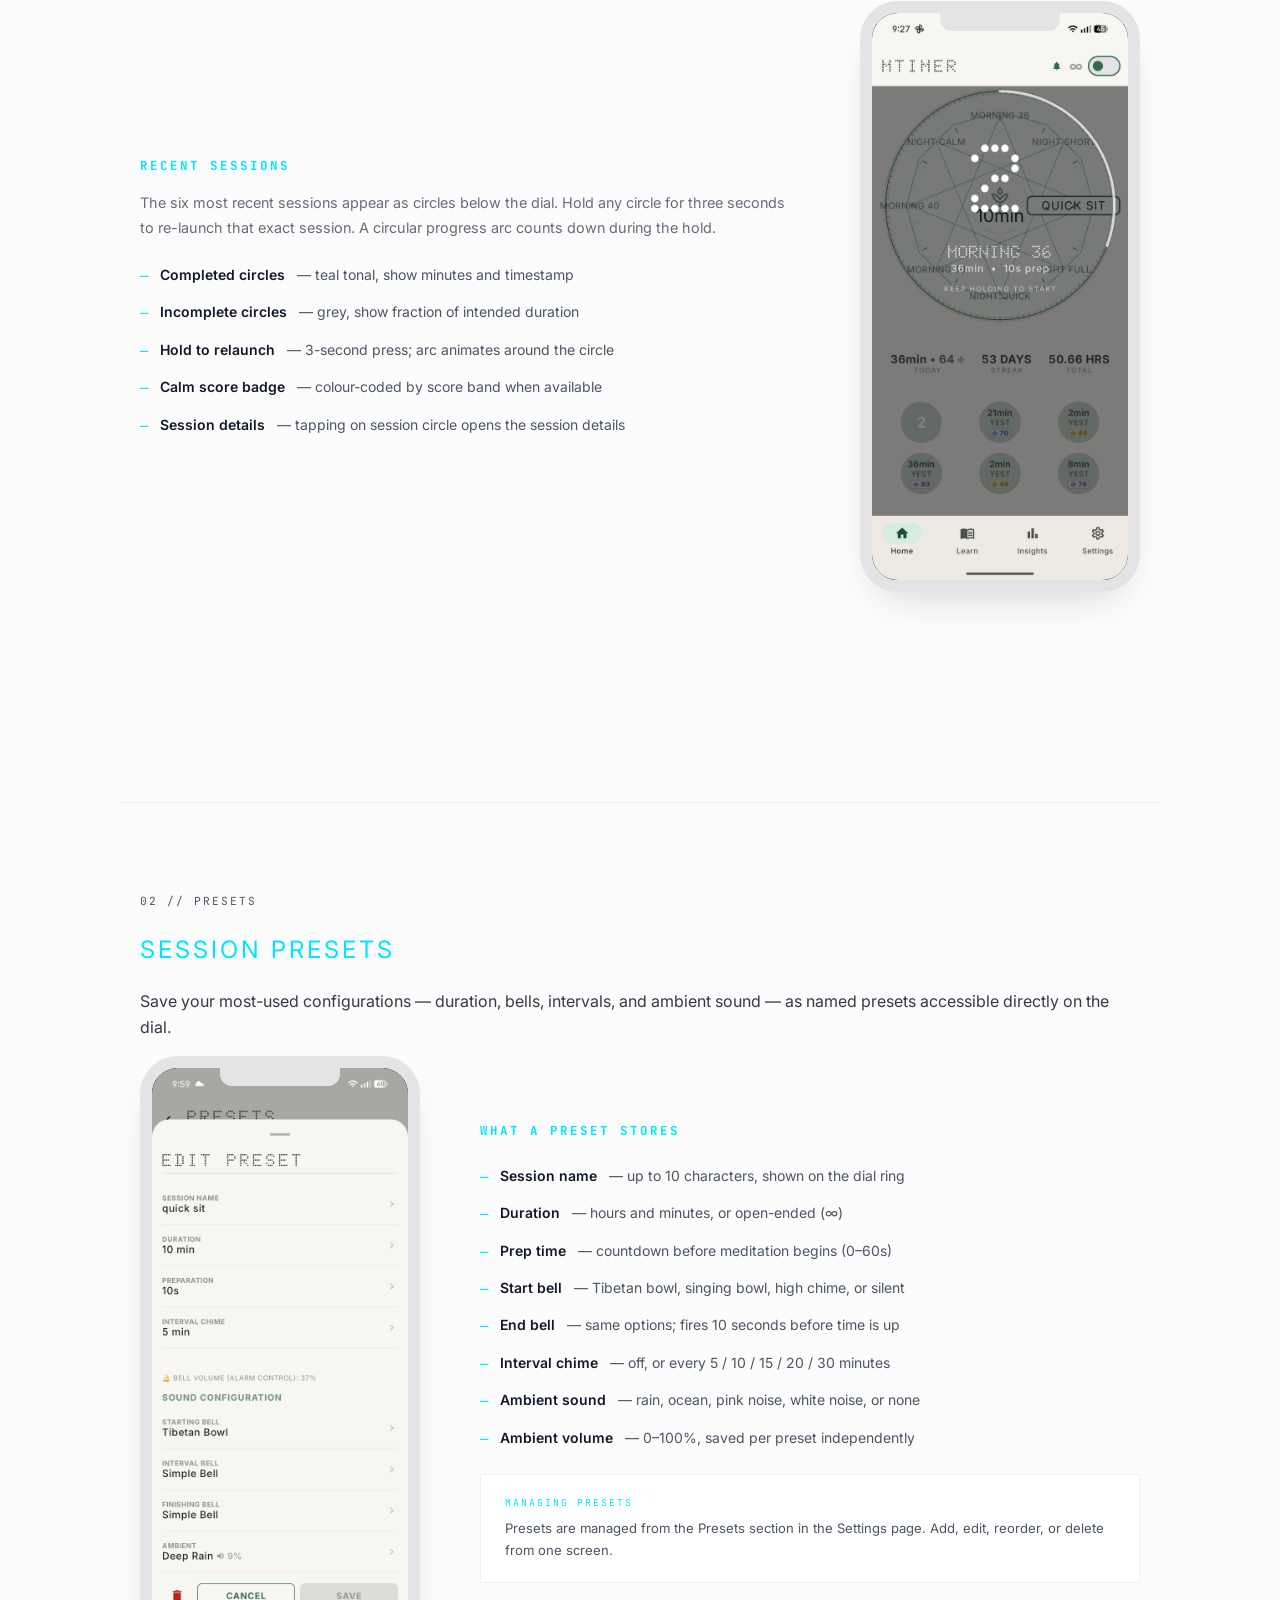
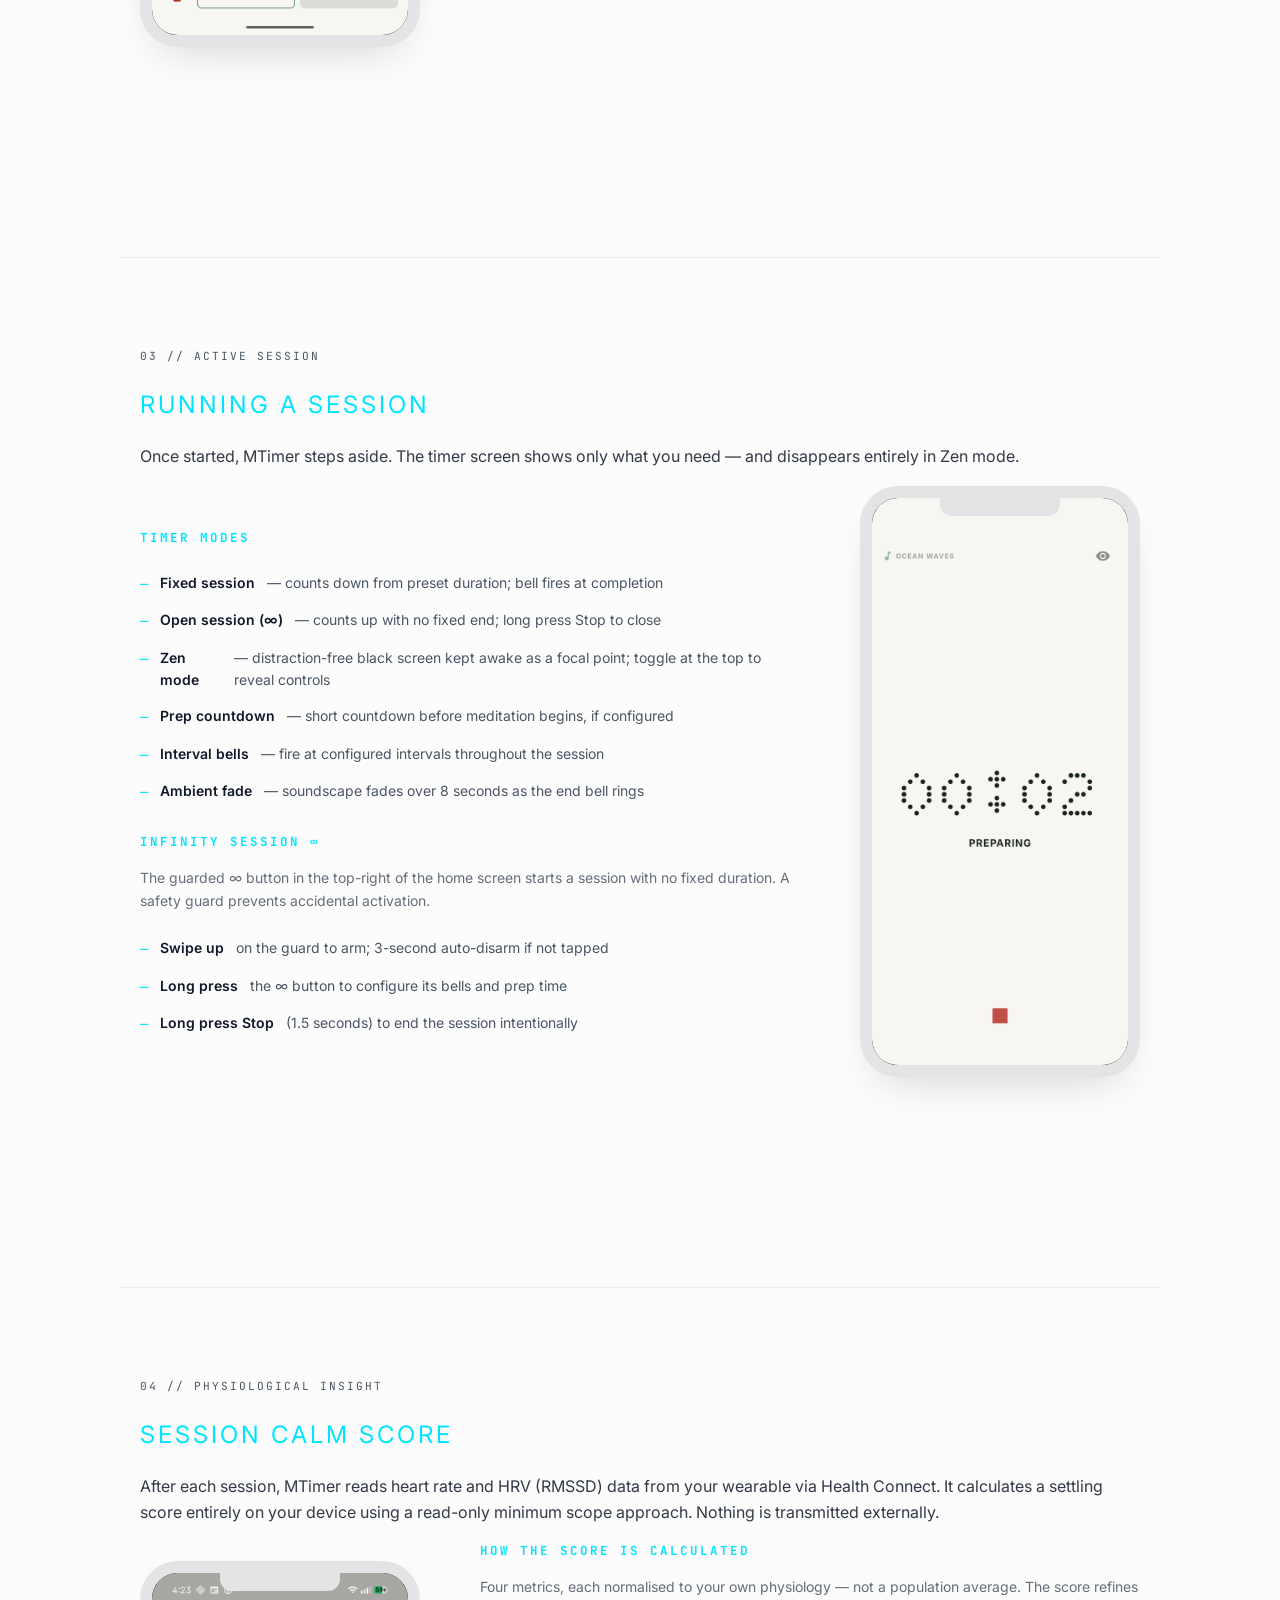
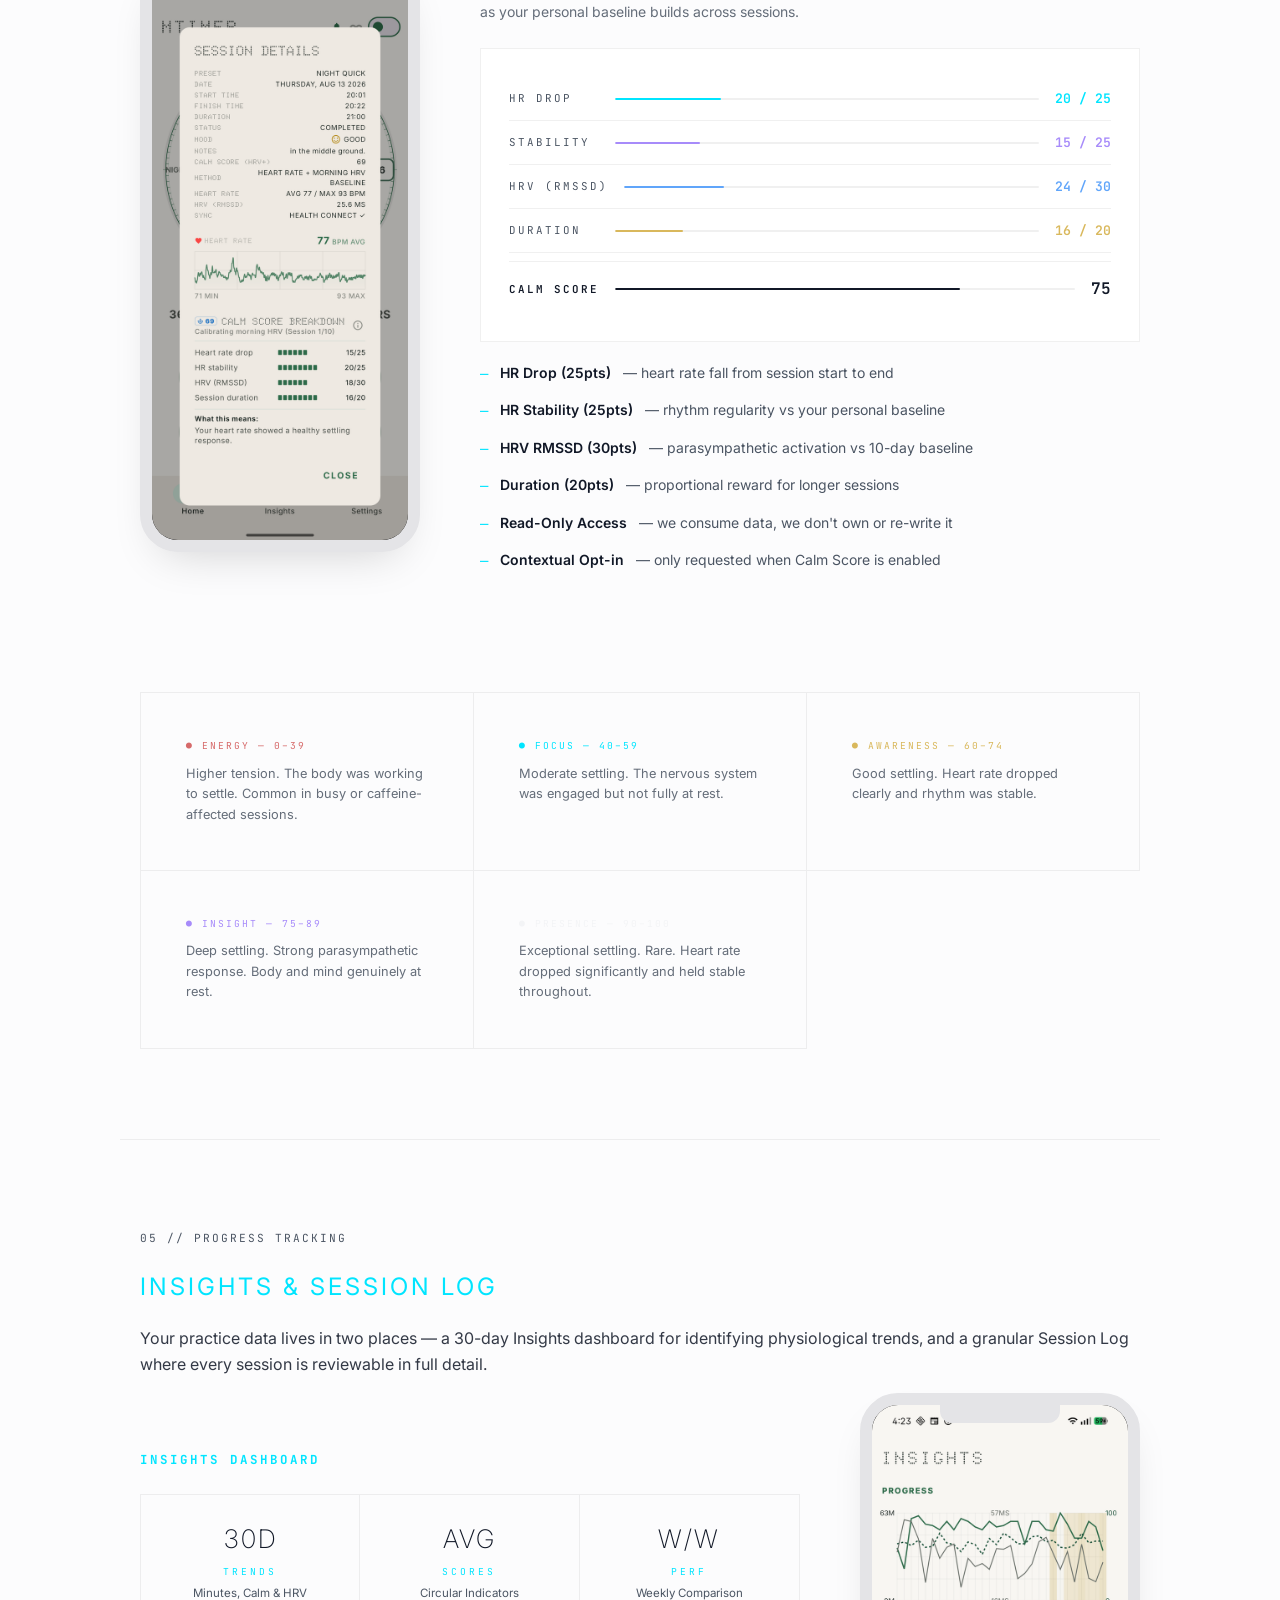
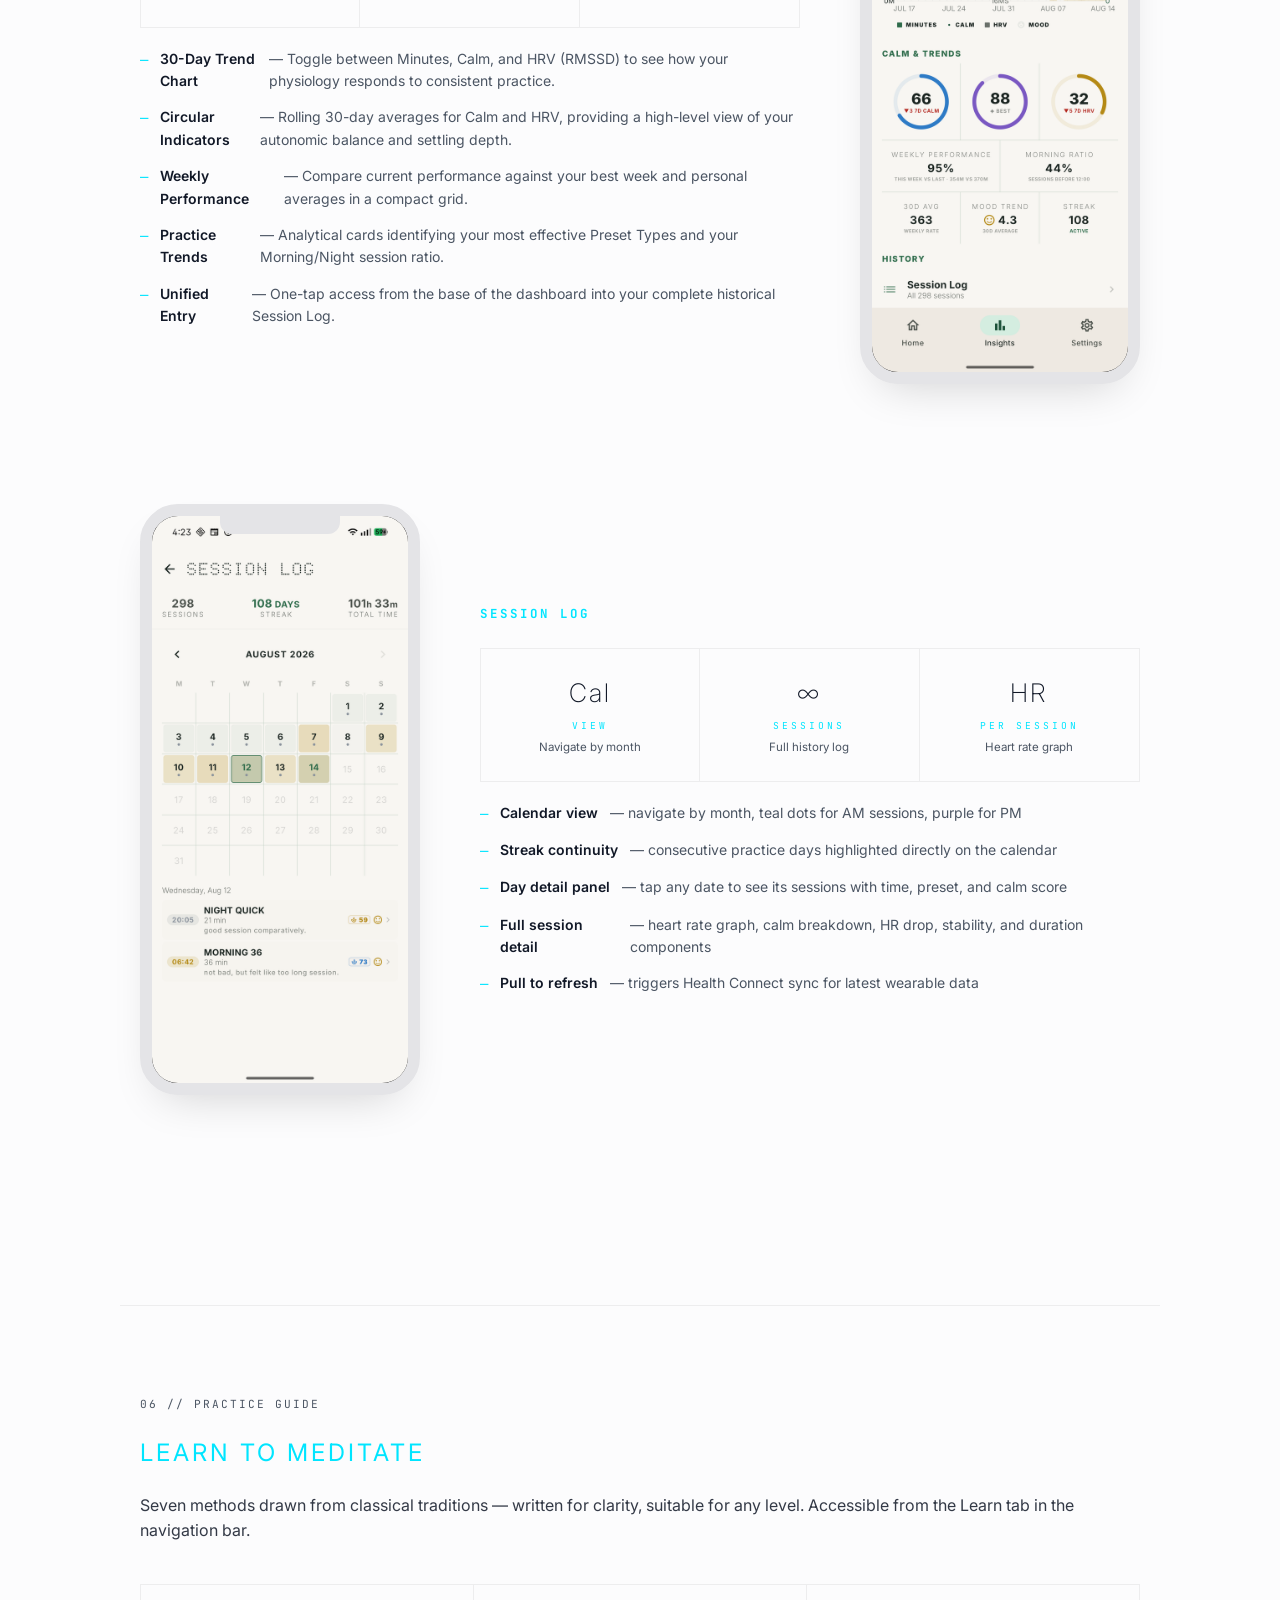
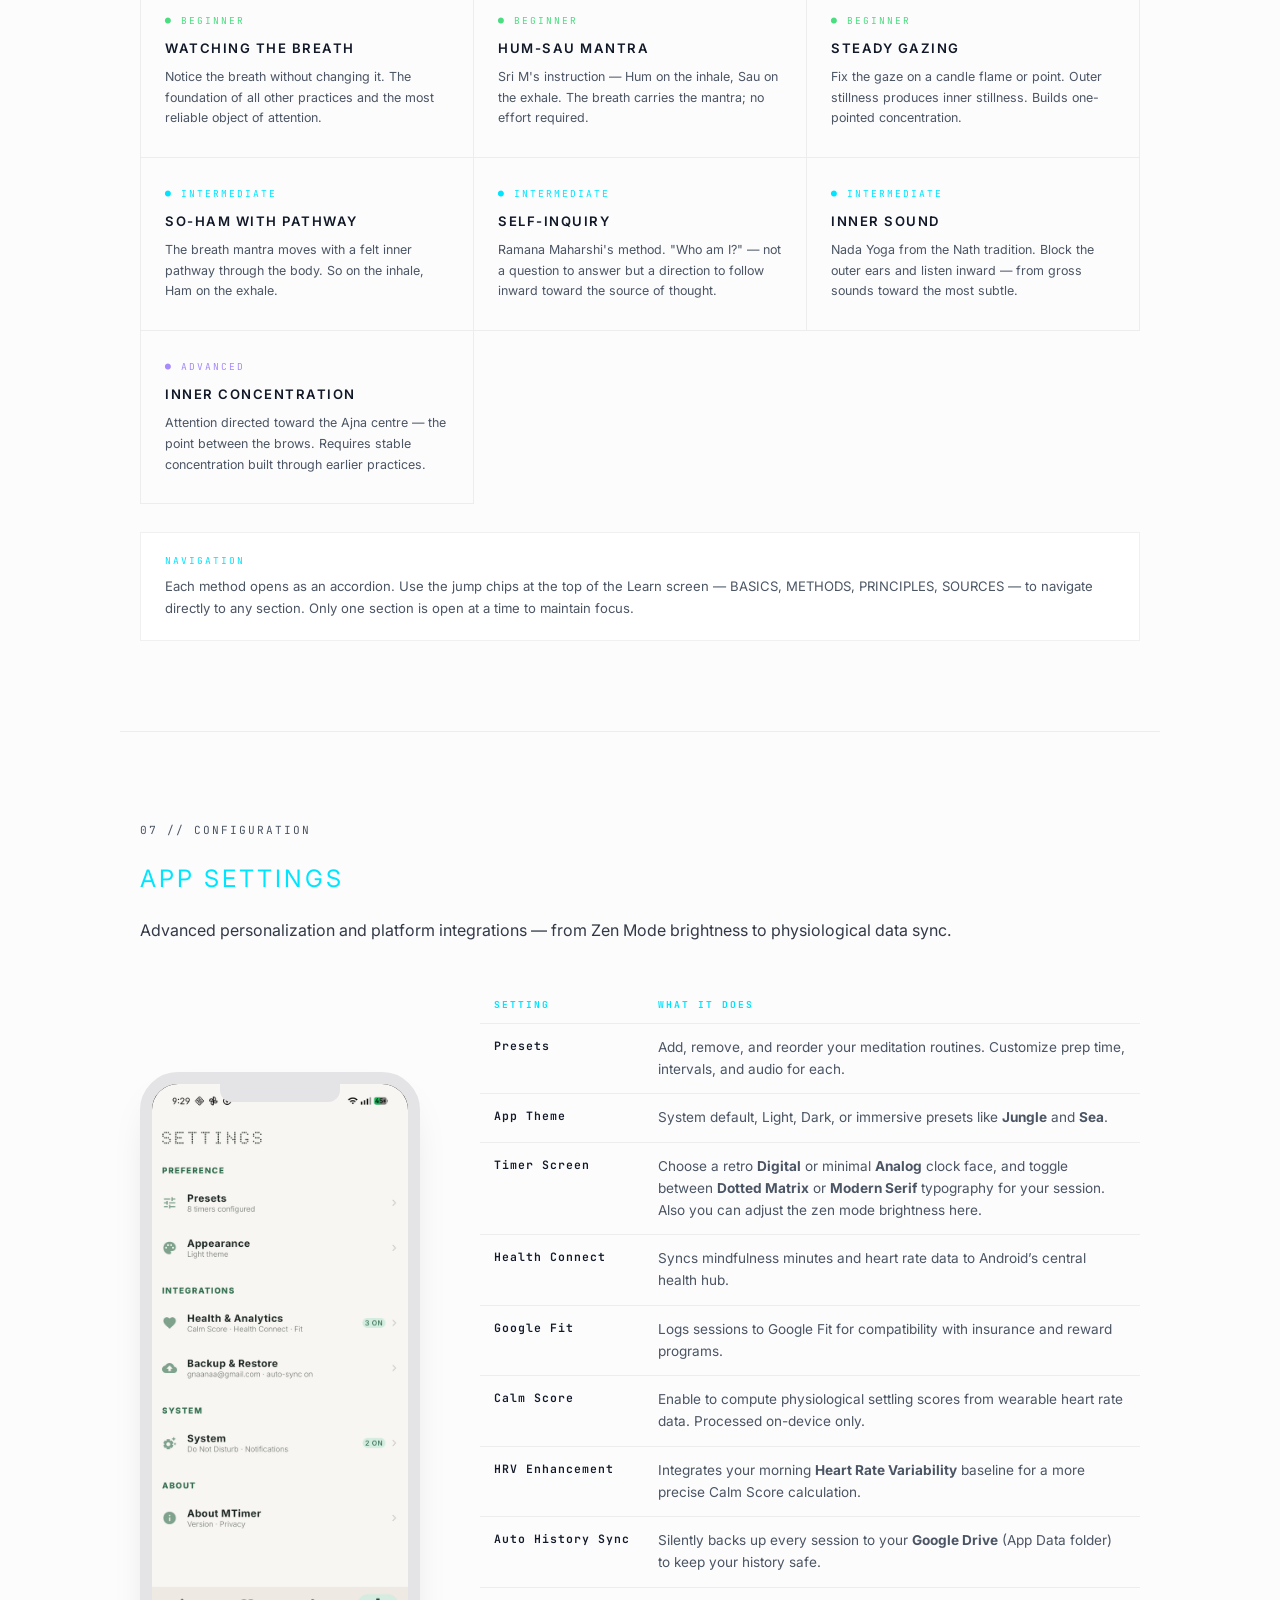
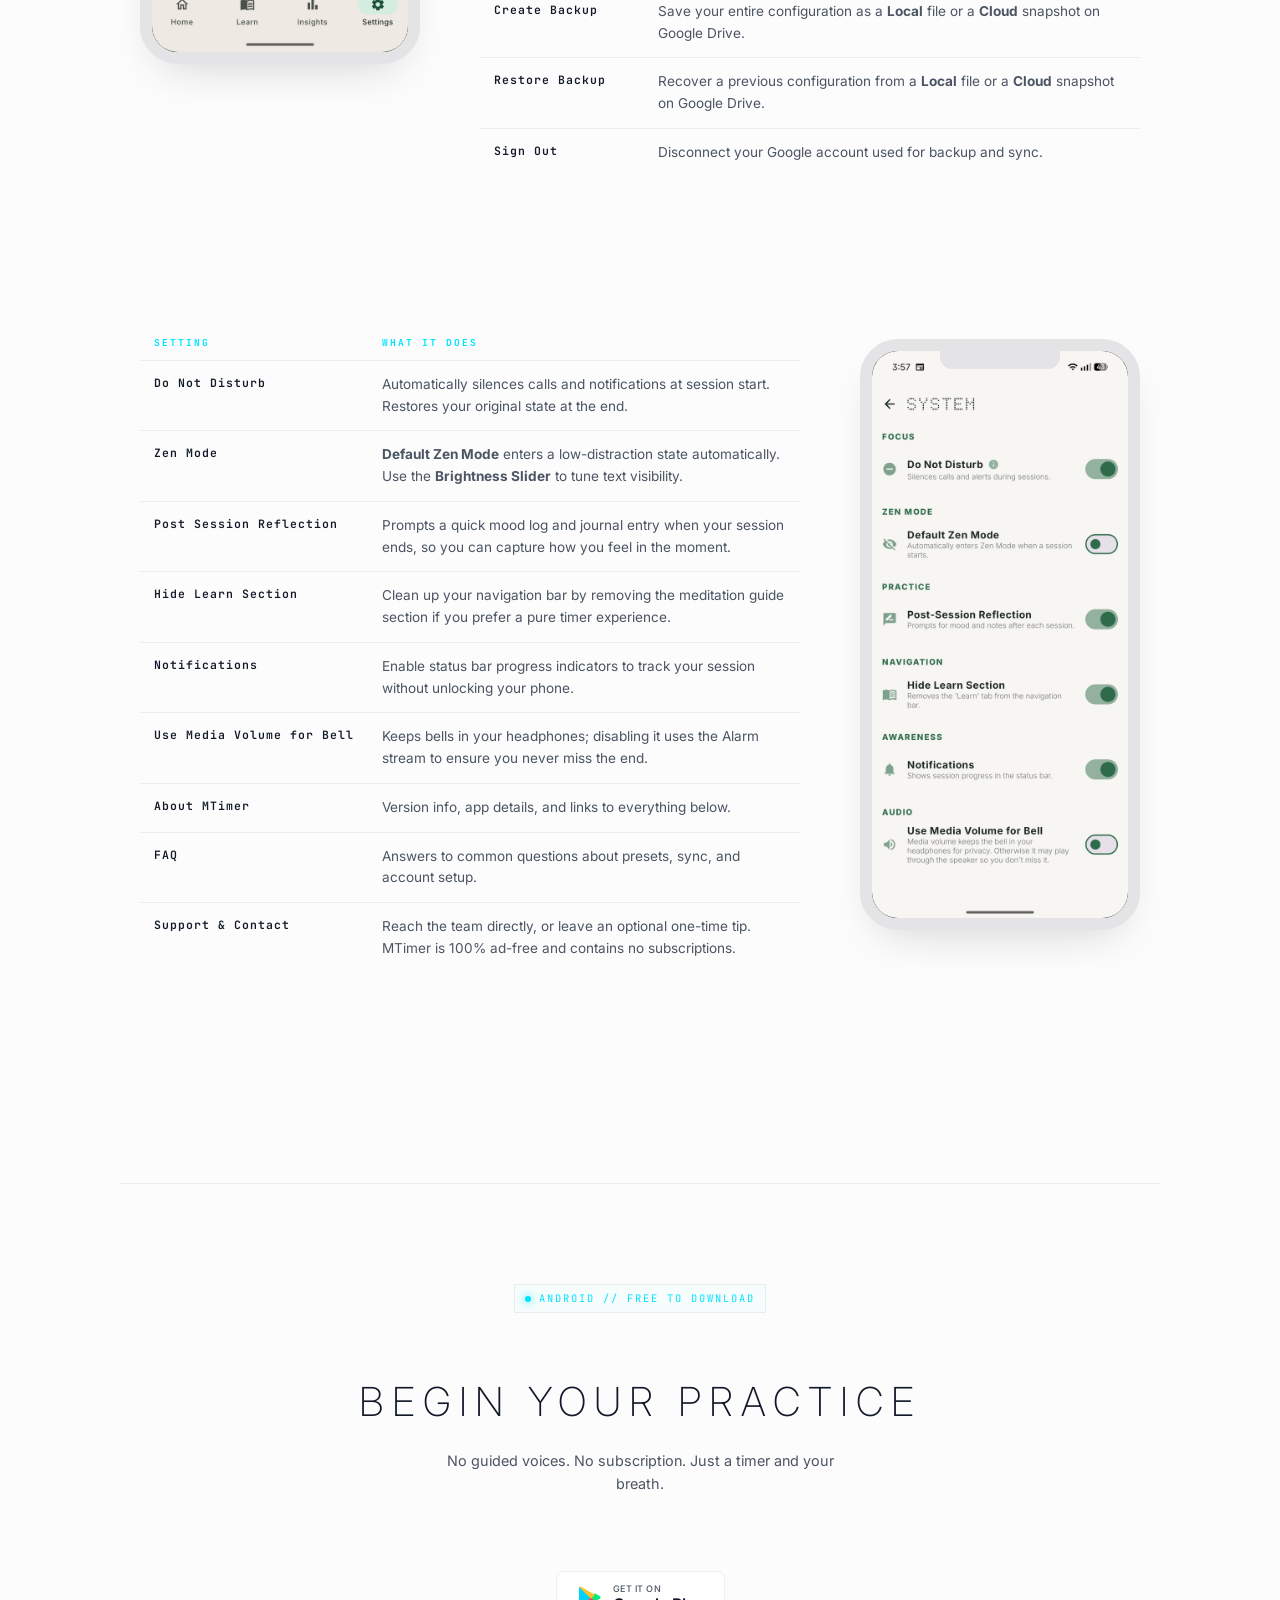
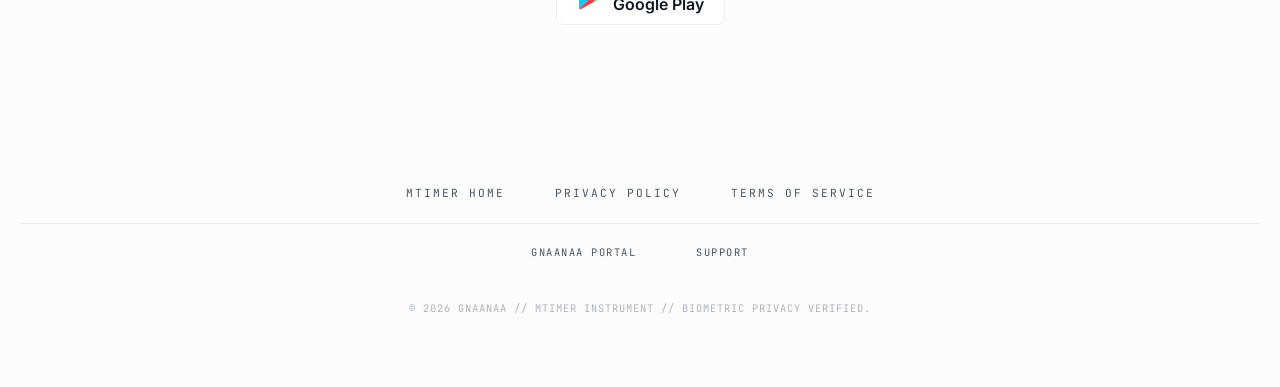
==== commit 1a39e97e: "updating content and images." ====
--- a/mtimer/index.html
+++ b/mtimer/index.html
@@ -25,7 +25,7 @@
         <div class="container">
 			<div class="precision-badge" style="margin-bottom: 30px;">
 				<span class="pulse-dot anim"></span>
-				MODEL M.2.2.0 // MEDITATION HUD
+				MODEL M.2.6.0 // MEDITATION HUD
 			</div>
 			<div style="margin-bottom: 25px;">
 				<img class="theme-aware-image" src="assets/images/icon.png" style="width: 125px; border-radius: 20px; box-shadow: 0 10px 20px rgba(0,0,0,0.15);" alt="MTimer Icon">
@@ -427,36 +427,53 @@
                             <tr><th>SETTING</th><th>WHAT IT DOES</th></tr>
                         </thead>
                         <tbody>
-                            <!-- Appearance -->
+                            <!-- Preference -->
                             <tr><td>Presets</td><td>Add, remove, and reorder your meditation routines. Customize prep time, intervals, and audio for each.</td></tr>
                             <tr><td>App Theme</td><td>System default, Light, Dark, or immersive presets like <b>Jungle</b> and <b>Sea</b>.</td></tr>
-                            <tr><td>Clock Style</td><td>Choose between a retro <b>Digital</b> display or a minimal <b>Analog</b> clock face for your session.</td></tr>
-                            <tr><td>Typography</td><td>Toggle between <b>Dotted Matrix</b> for a classic feel or <b>Modern Serif</b> for an elegant look.</td></tr>
-                            
-                            <!-- Health -->
+                            <tr><td>Timer Screen</td><td>Choose a retro <b>Digital</b> or minimal <b>Analog</b> clock face, and toggle between <b>Dotted Matrix</b> or <b>Modern Serif</b> typography for your session. Also you can adjust the zen mode brightness here.</td></tr>
+
+                            <!-- Integrations -->
+                            <tr><td>Health Connect</td><td>Syncs mindfulness minutes and heart rate data to Android’s central health hub.</td></tr>
+                            <tr><td>Google Fit</td><td>Logs sessions to Google Fit for compatibility with insurance and reward programs.</td></tr>
                             <tr><td>Calm Score</td><td>Enable to compute physiological settling scores from wearable heart rate data. Processed on-device only.</td></tr>
                             <tr><td>HRV Enhancement</td><td>Integrates your morning <b>Heart Rate Variability</b> baseline for a more precise Calm Score calculation.</td></tr>
-                            <tr><td>Health Connect</td><td>Syncs mindfulness minutes and heart rate data to Android’s central health hub.</td></tr>
-                            <tr><td>Google Fit</td><td>Logs sessions to Google Fit for compatibility with insurance and reward programs.</td></tr>
-                            
-                            <!-- Backup -->
+
+                            <!-- Backup & Restore -->
                             <tr><td>Auto History Sync</td><td>Silently backs up every session to your <b>Google Drive</b> (App Data folder) to keep your history safe.</td></tr>
-                            <tr><td>Cloud & Local Backup</td><td>Export your entire configuration as a JSON file or restore from a previous Google Drive snapshot.</td></tr>
-                            
-                            <!-- System & Focus -->
+                            <tr><td>Create Backup</td><td>Save your entire configuration as a <b>Local</b> file or a <b>Cloud</b> snapshot on Google Drive.</td></tr>
+                            <tr><td>Restore Backup</td><td>Recover a previous configuration from a <b>Local</b> file or a <b>Cloud</b> snapshot on Google Drive.</td></tr>
+                            <tr><td>Sign Out</td><td>Disconnect your Google account used for backup and sync.</td></tr>
+                        </tbody>
+                    </table>
+                </div>
+                <div class="device-frame">
+                    <img class="theme-aware-image" src="assets/images/screen-settings.png" alt="Settings">
+                </div>
+            </div>
+			<div class="feature-block">
+                <div>
+                    <table class="settings-table">
+                        <thead>
+                            <tr><th>SETTING</th><th>WHAT IT DOES</th></tr>
+                        </thead>
+                        <tbody>
+                            <!-- System -->
                             <tr><td>Do Not Disturb</td><td>Automatically silences calls and notifications at session start. Restores your original state at the end.</td></tr>
                             <tr><td>Zen Mode</td><td><b>Default Zen Mode</b> enters a low-distraction state automatically. Use the <b>Brightness Slider</b> to tune text visibility.</td></tr>
-                            <tr><td>Audio Routing</td><td><b>Use Media Volume</b> keeps bells in your headphones; disabling it uses the Alarm stream to ensure you never miss the end.</td></tr>
+                            <tr><td>Post Session Reflection</td><td>Prompts a quick mood log and journal entry when your session ends, so you can capture how you feel in the moment.</td></tr>
                             <tr><td>Hide Learn Section</td><td>Clean up your navigation bar by removing the meditation guide section if you prefer a pure timer experience.</td></tr>
-                            
-                            <!-- Misc -->
                             <tr><td>Notifications</td><td>Enable status bar progress indicators to track your session without unlocking your phone.</td></tr>
-                            <tr><td>Support MTimer</td><td>Optional one-time tip. MTimer is 100% ad-free and contains no subscriptions.</td></tr>
+                            <tr><td>Use Media Volume for Bell</td><td>Keeps bells in your headphones; disabling it uses the Alarm stream to ensure you never miss the end.</td></tr>
+
+                            <!-- About MTimer -->
+                            <tr><td>About MTimer</td><td>Version info, app details, and links to everything below.</td></tr>
+                            <tr><td>FAQ</td><td>Answers to common questions about presets, sync, and account setup.</td></tr>
+                            <tr><td>Support & Contact</td><td>Reach the team directly, or leave an optional one-time tip. MTimer is 100% ad-free and contains no subscriptions.</td></tr>
                         </tbody>
                     </table>
                 </div>
                 <div class="device-frame">
-                    <img class="theme-aware-image" src="assets/images/screen-settings.png" alt="Settings">
+                    <img class="theme-aware-image" src="assets/images/screen-settings-system.png" alt="Settings">
                 </div>
             </div>
         </div>
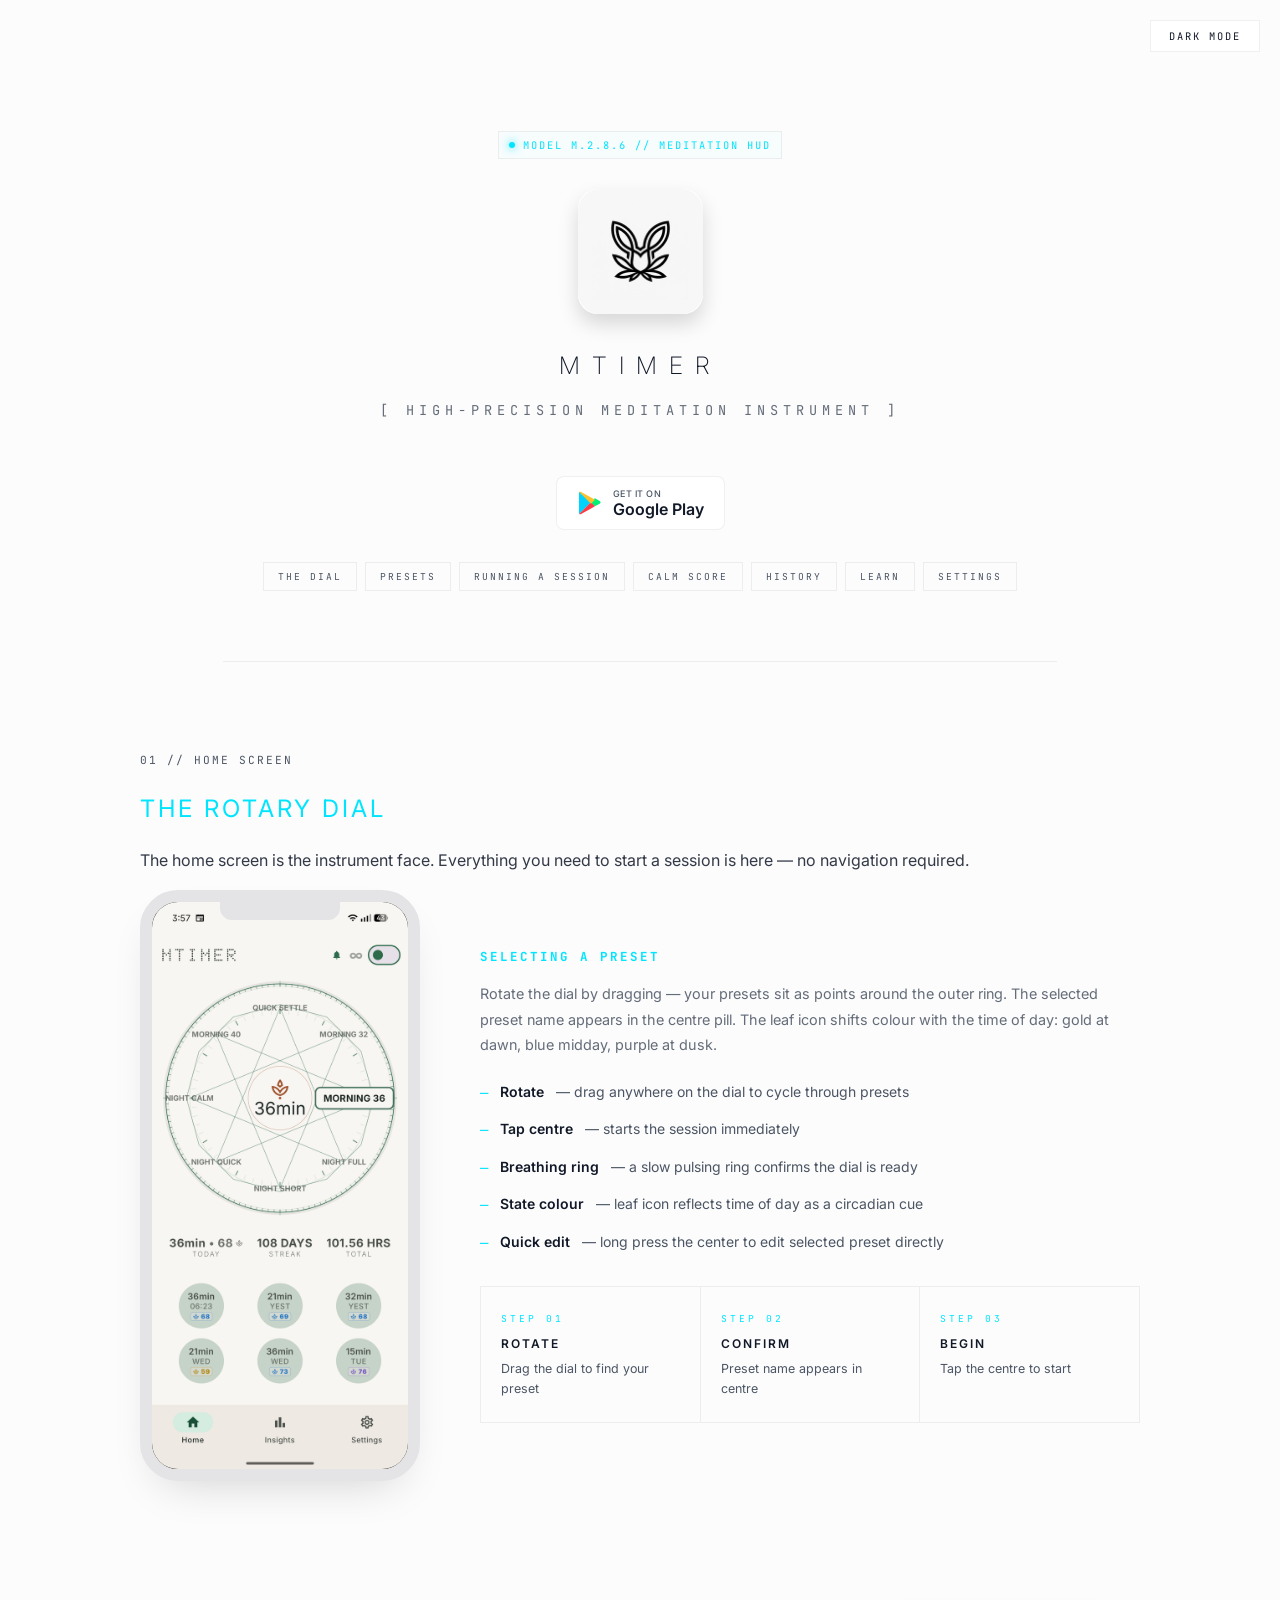
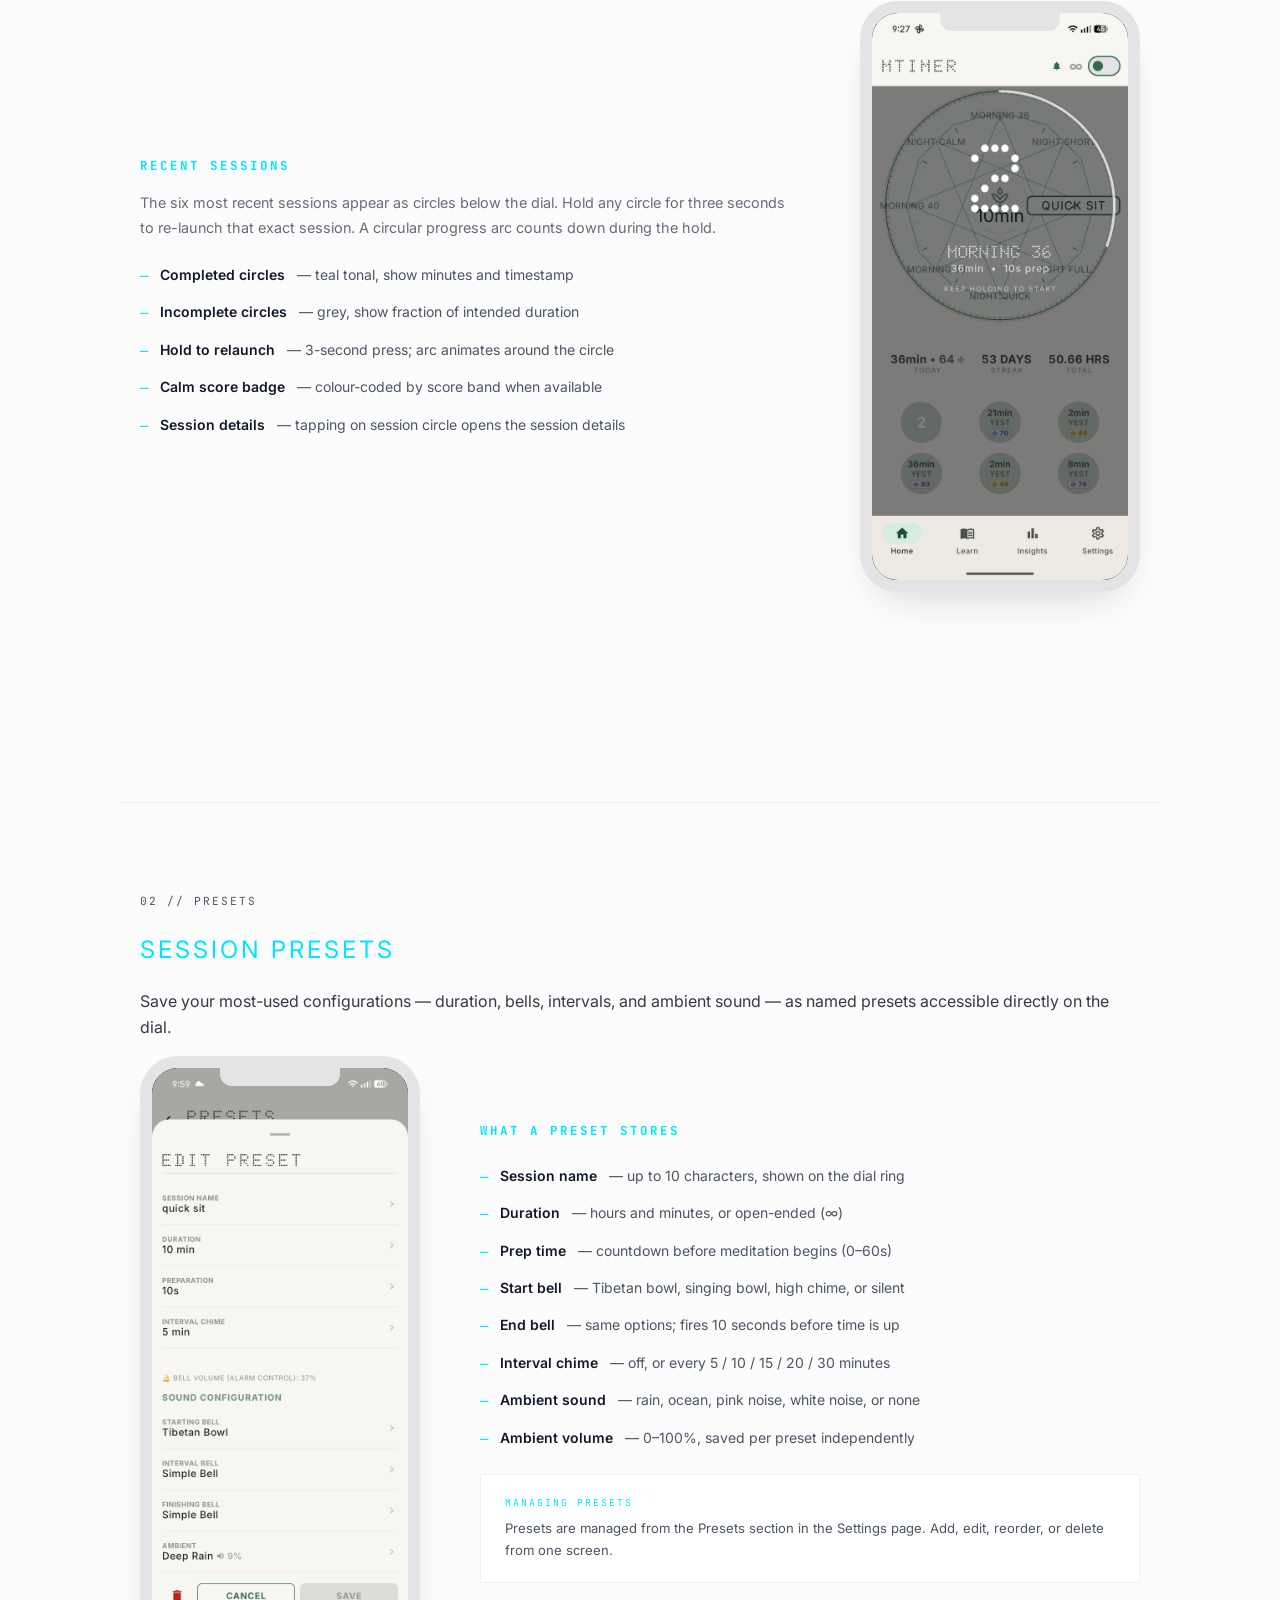
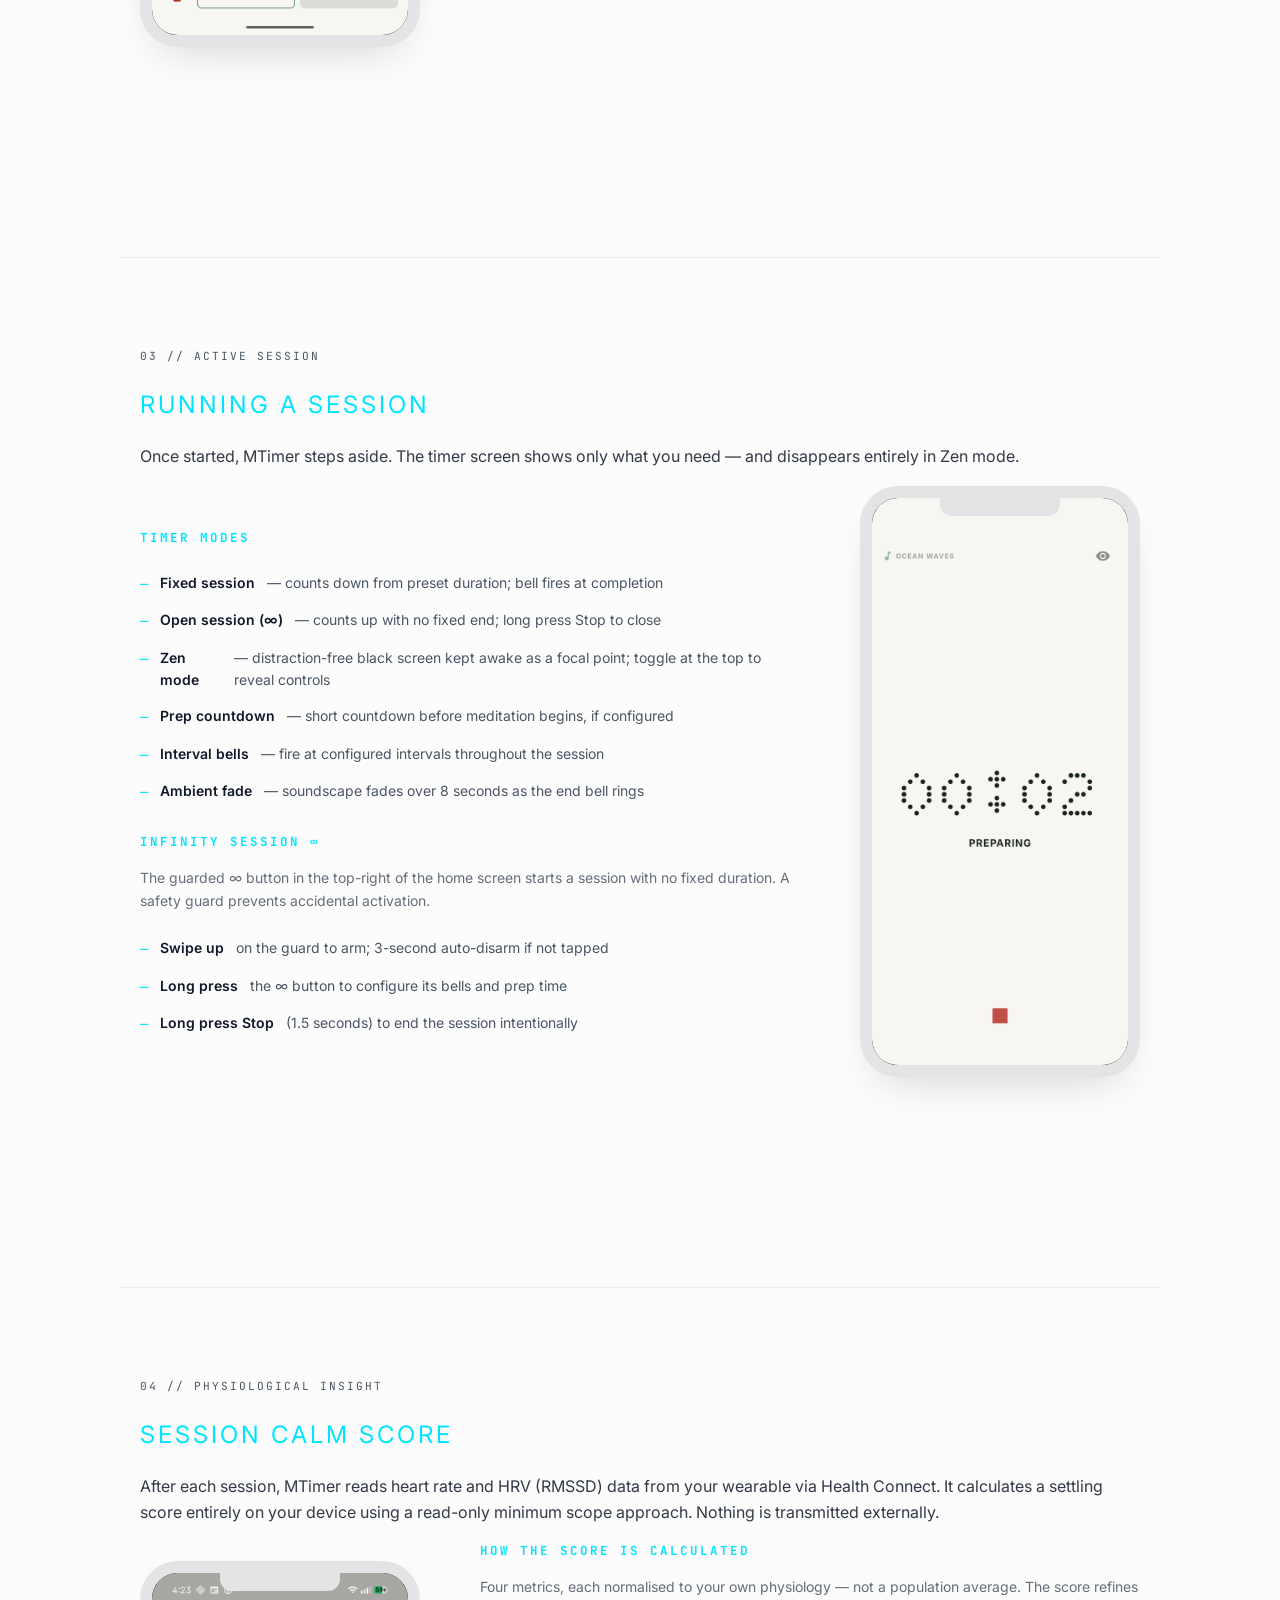
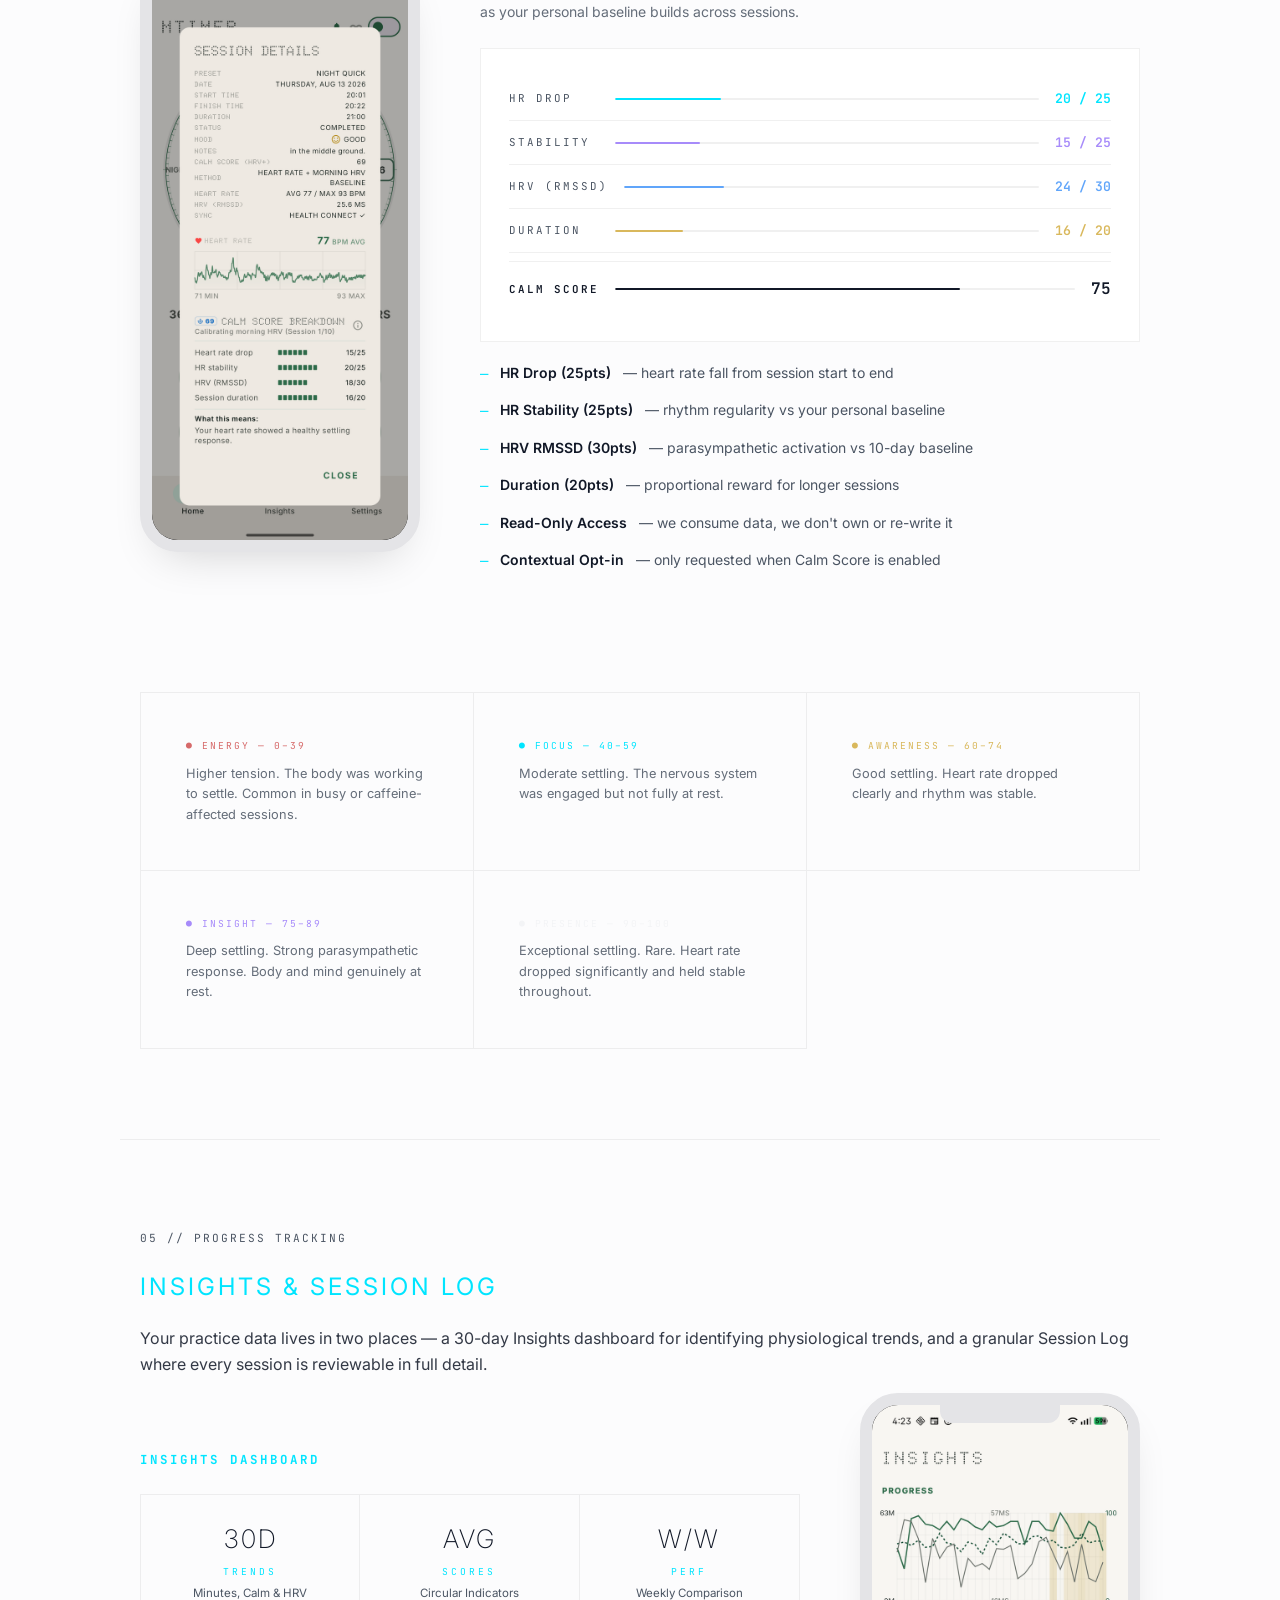
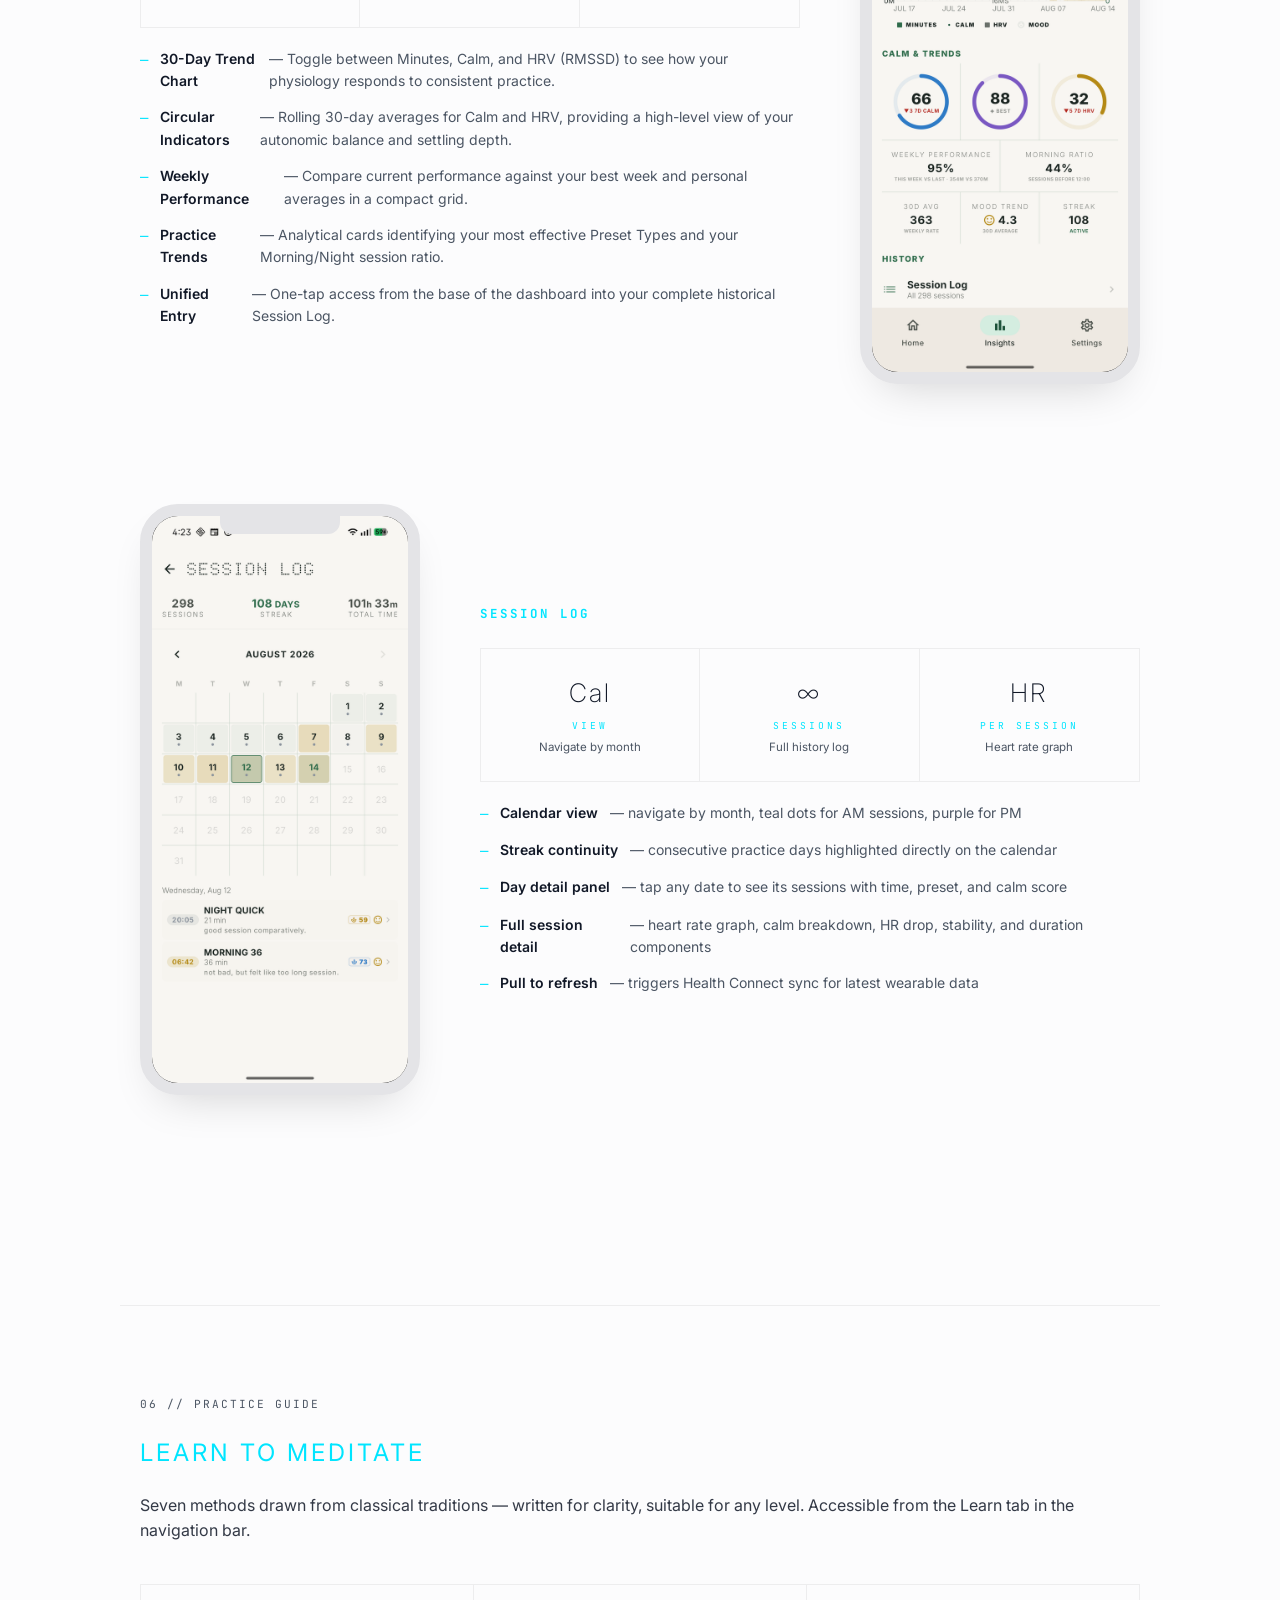
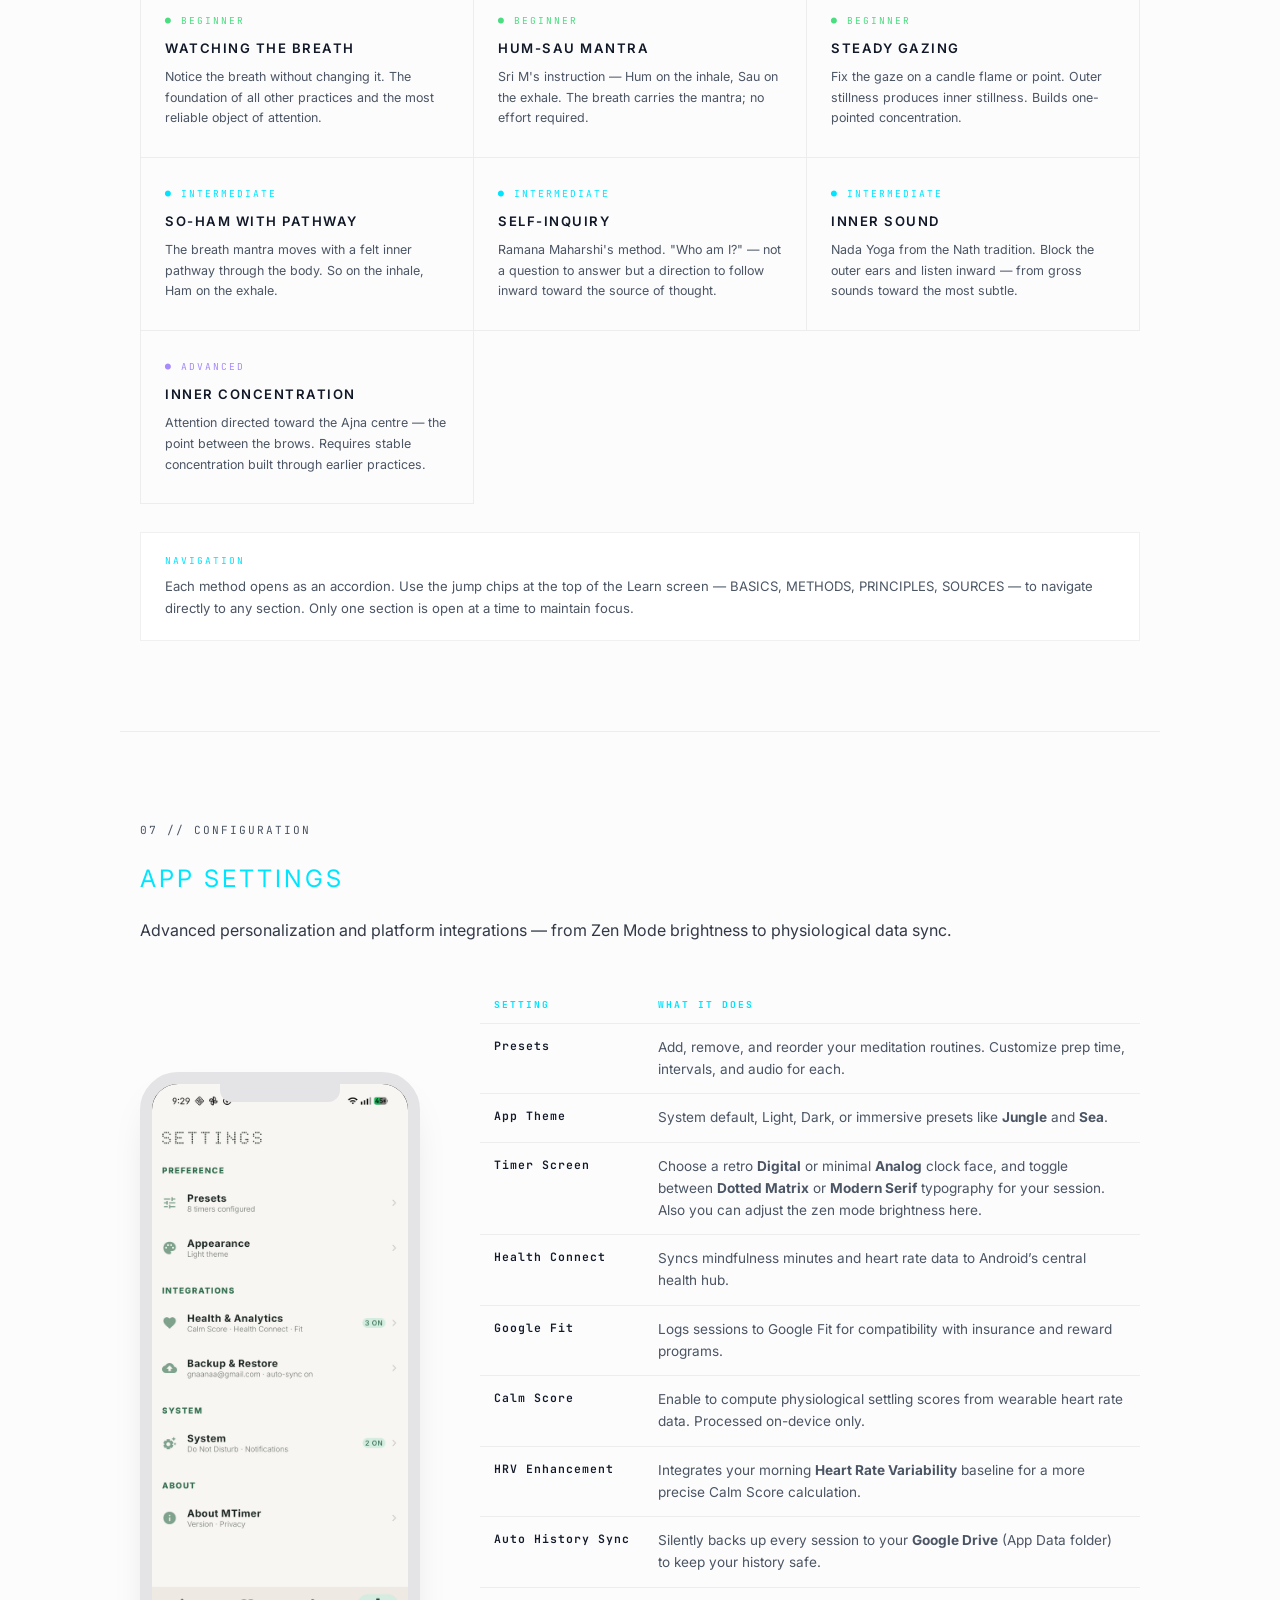
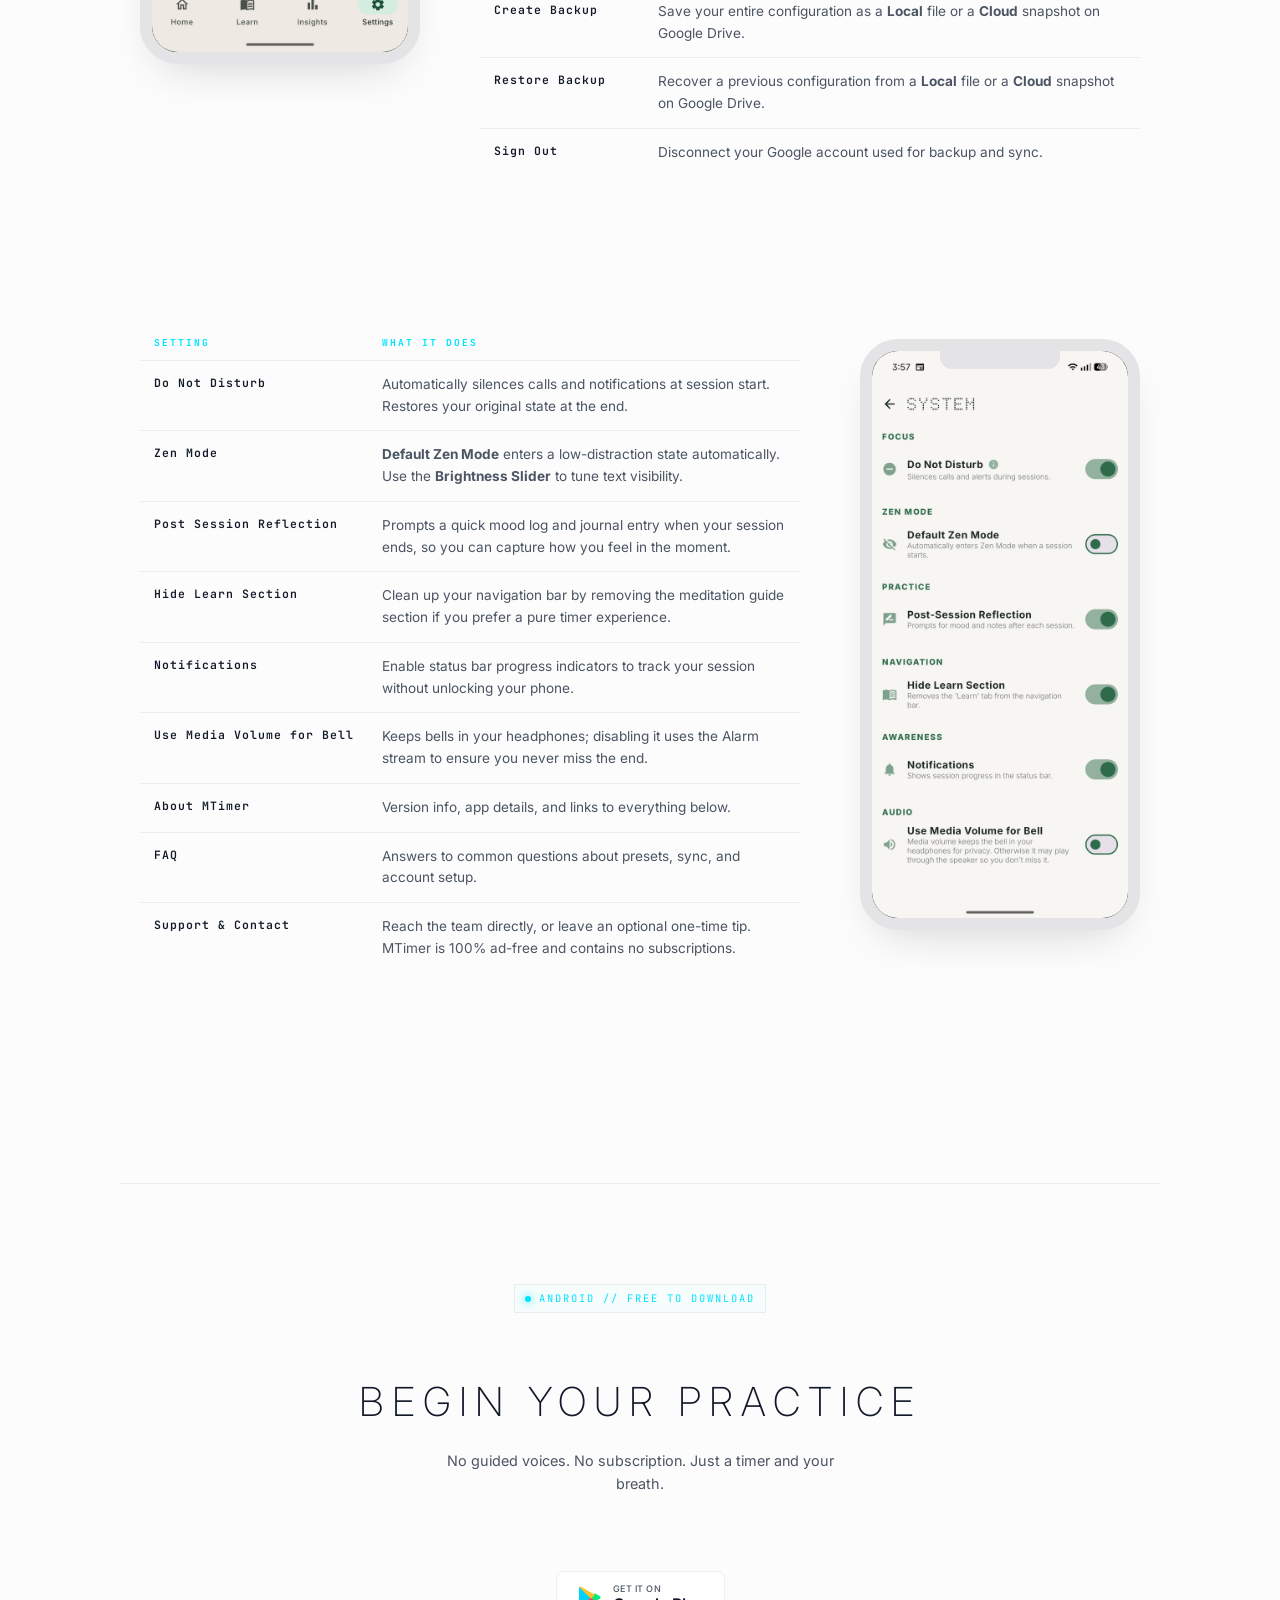
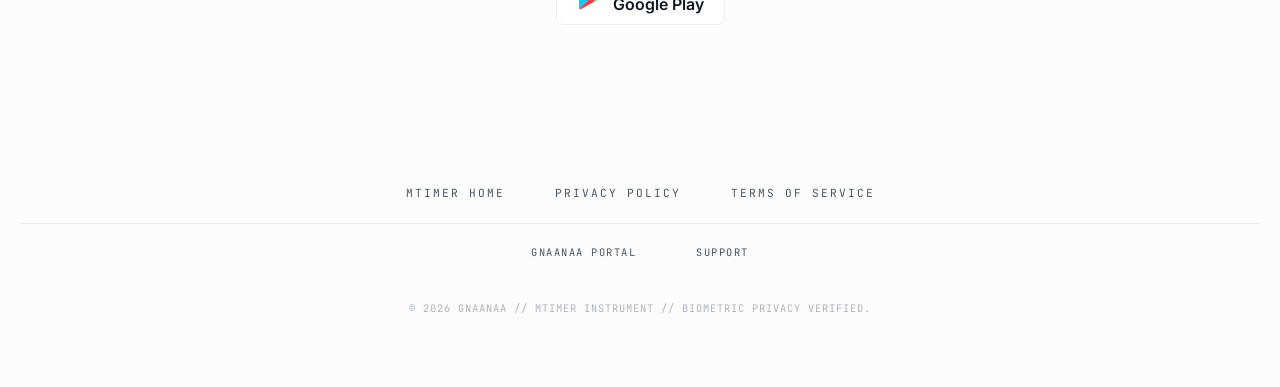
==== commit e928249f: "updating version." ====
--- a/mtimer/index.html
+++ b/mtimer/index.html
@@ -25,7 +25,7 @@
         <div class="container">
 			<div class="precision-badge" style="margin-bottom: 30px;">
 				<span class="pulse-dot anim"></span>
-				MODEL M.2.6.0 // MEDITATION HUD
+				MODEL M.2.8.6 // MEDITATION HUD
 			</div>
 			<div style="margin-bottom: 25px;">
 				<img class="theme-aware-image" src="assets/images/icon.png" style="width: 125px; border-radius: 20px; box-shadow: 0 10px 20px rgba(0,0,0,0.15);" alt="MTimer Icon">
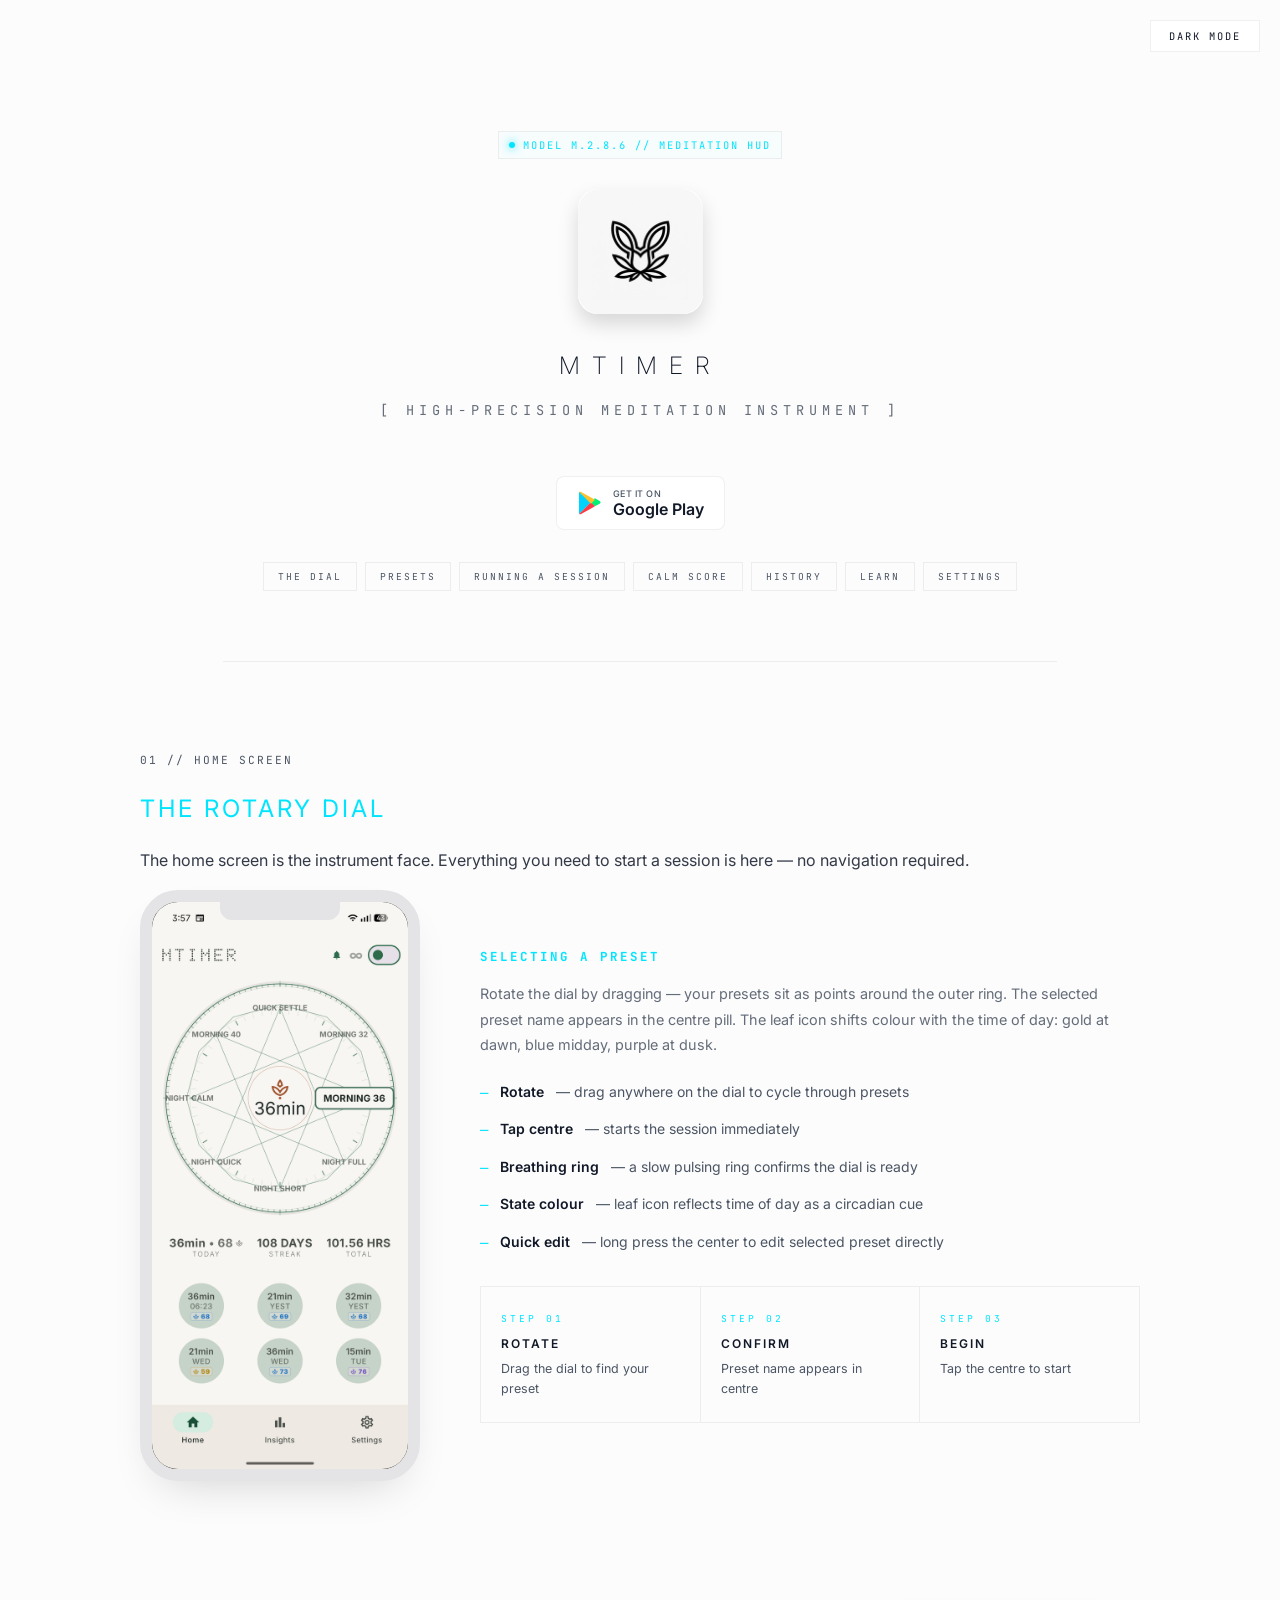
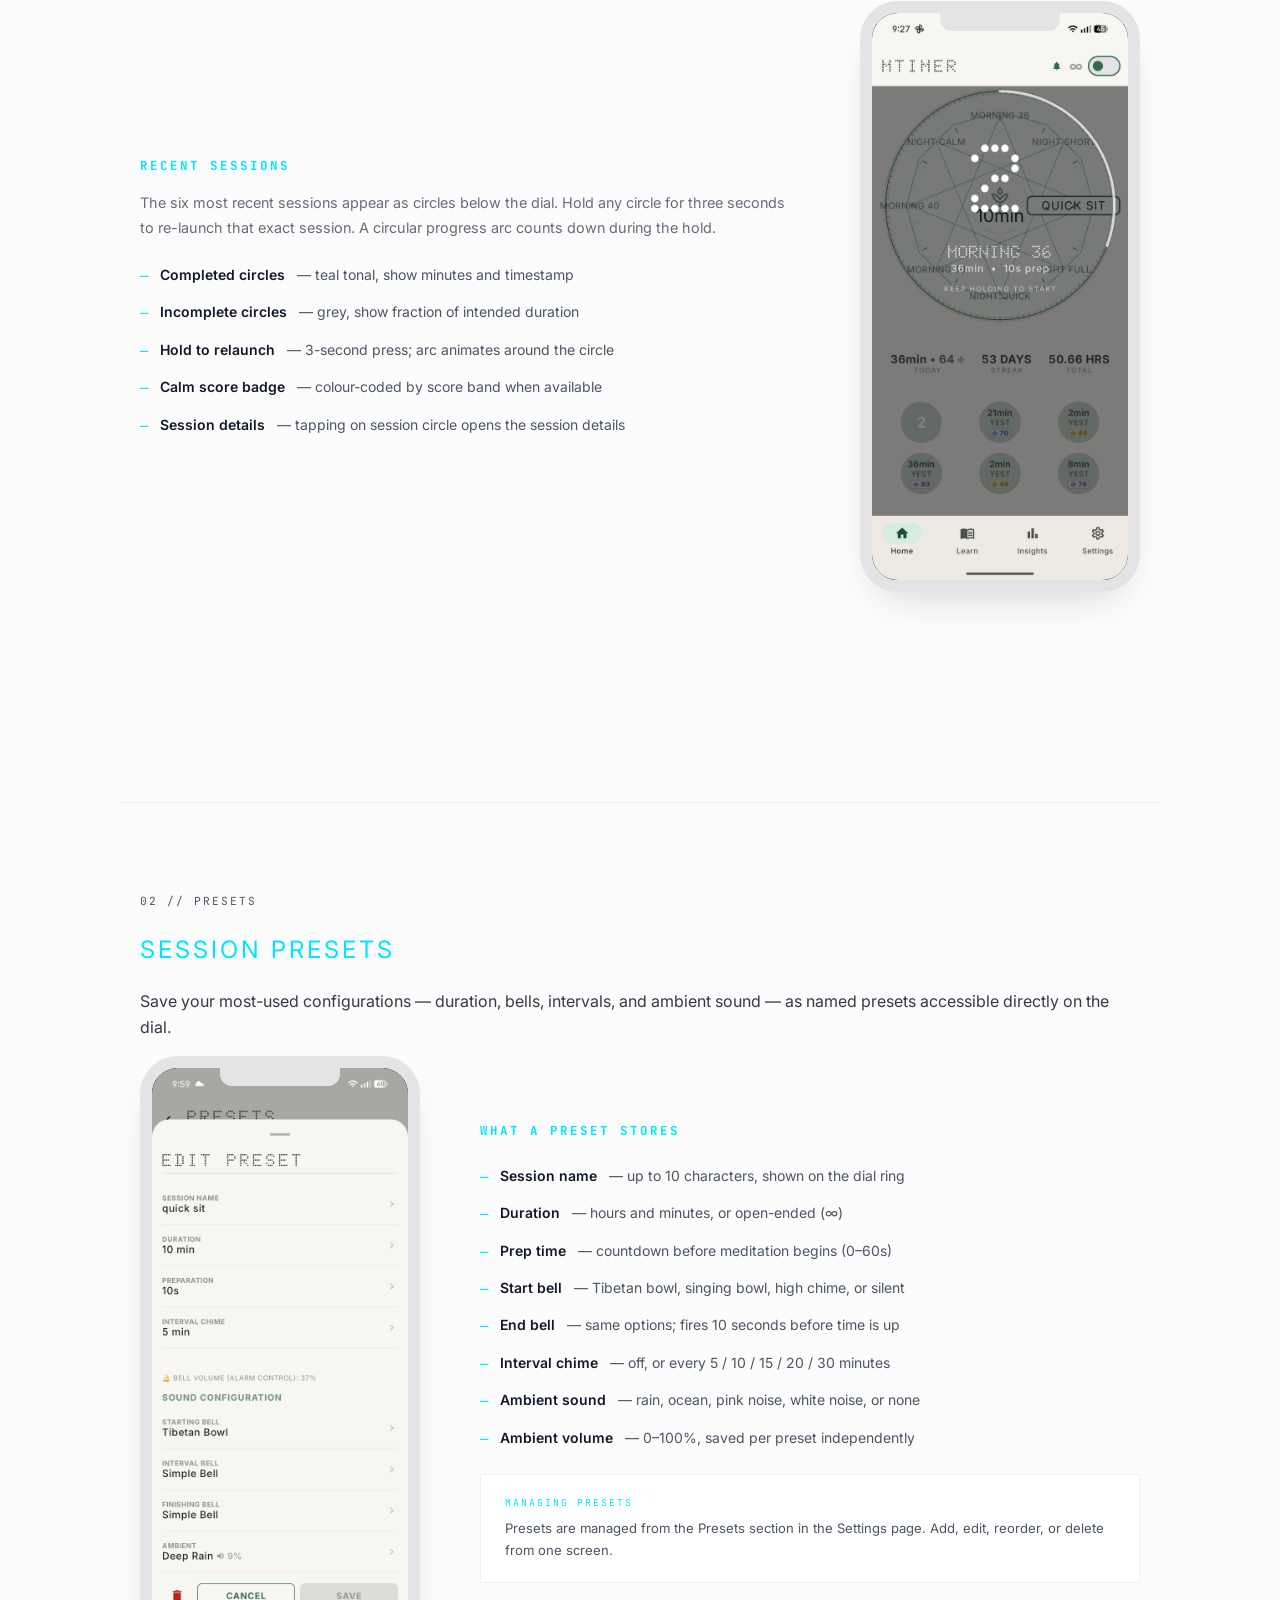
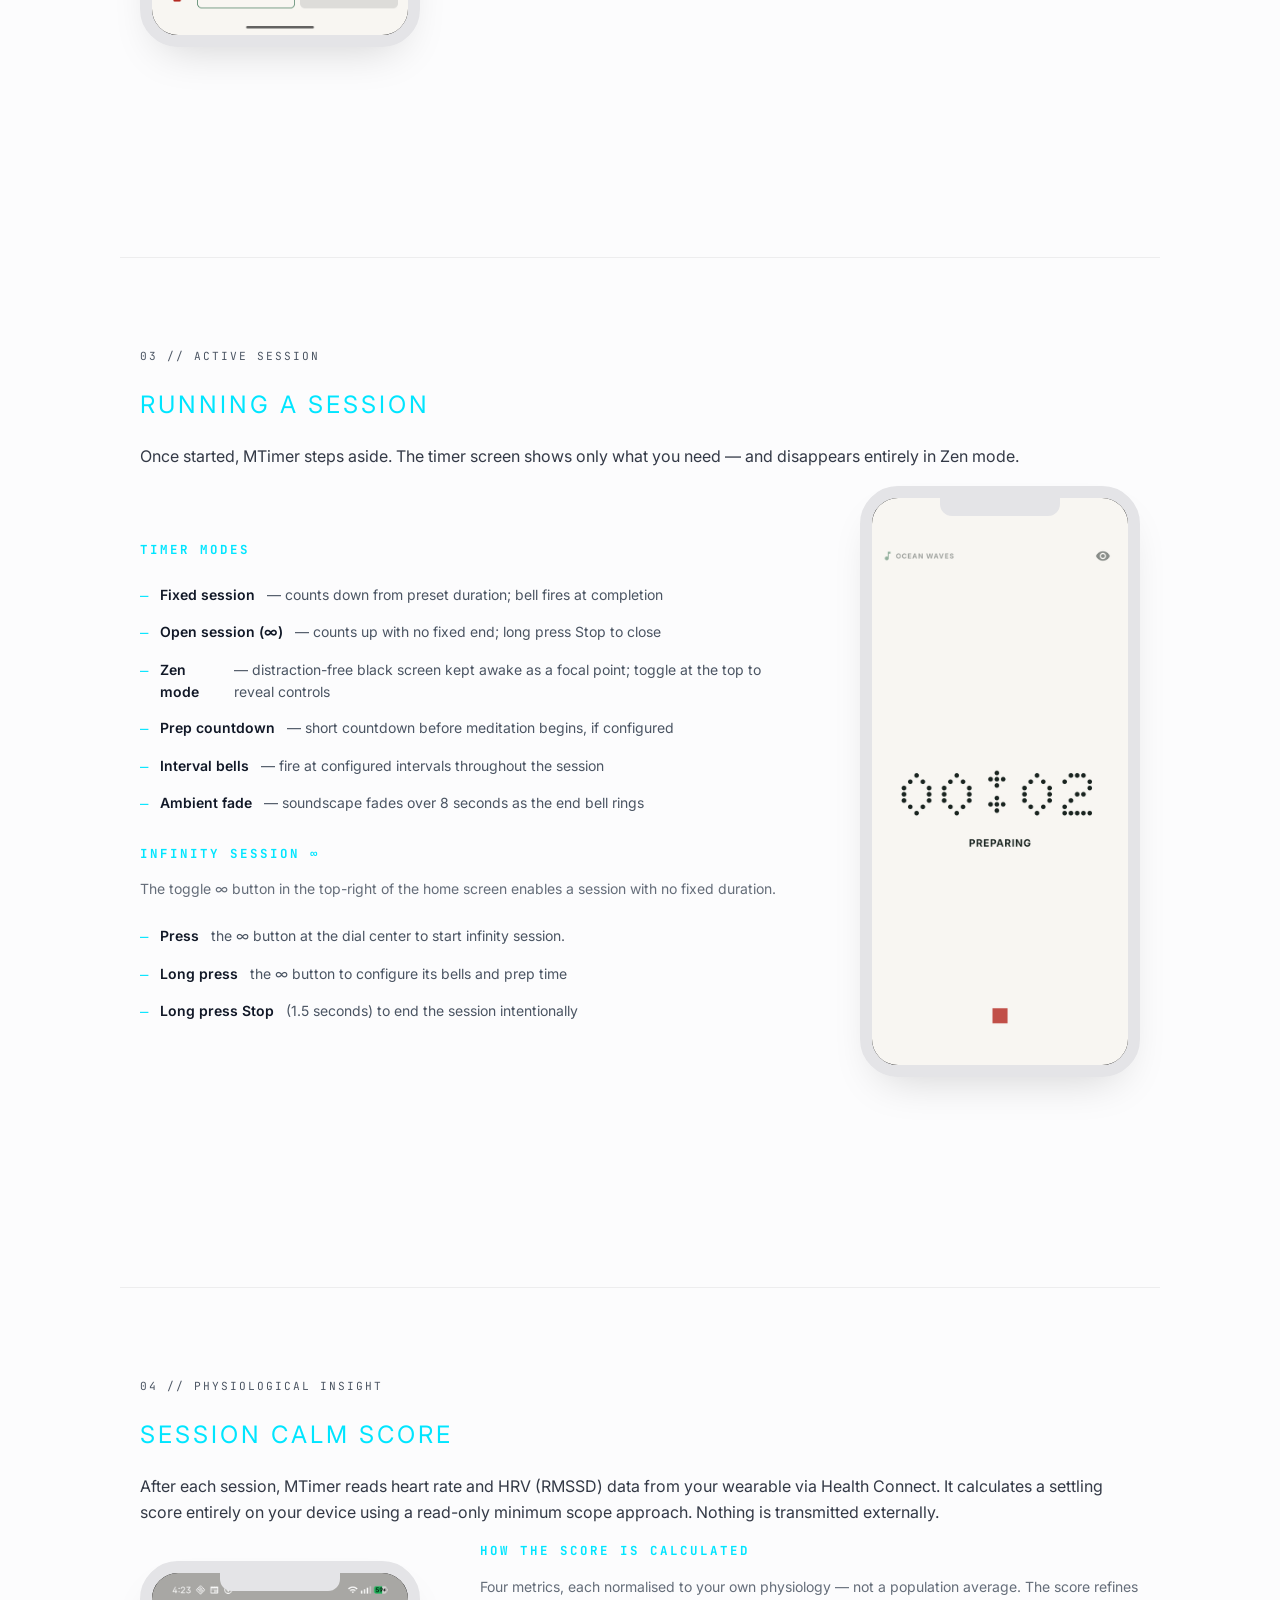
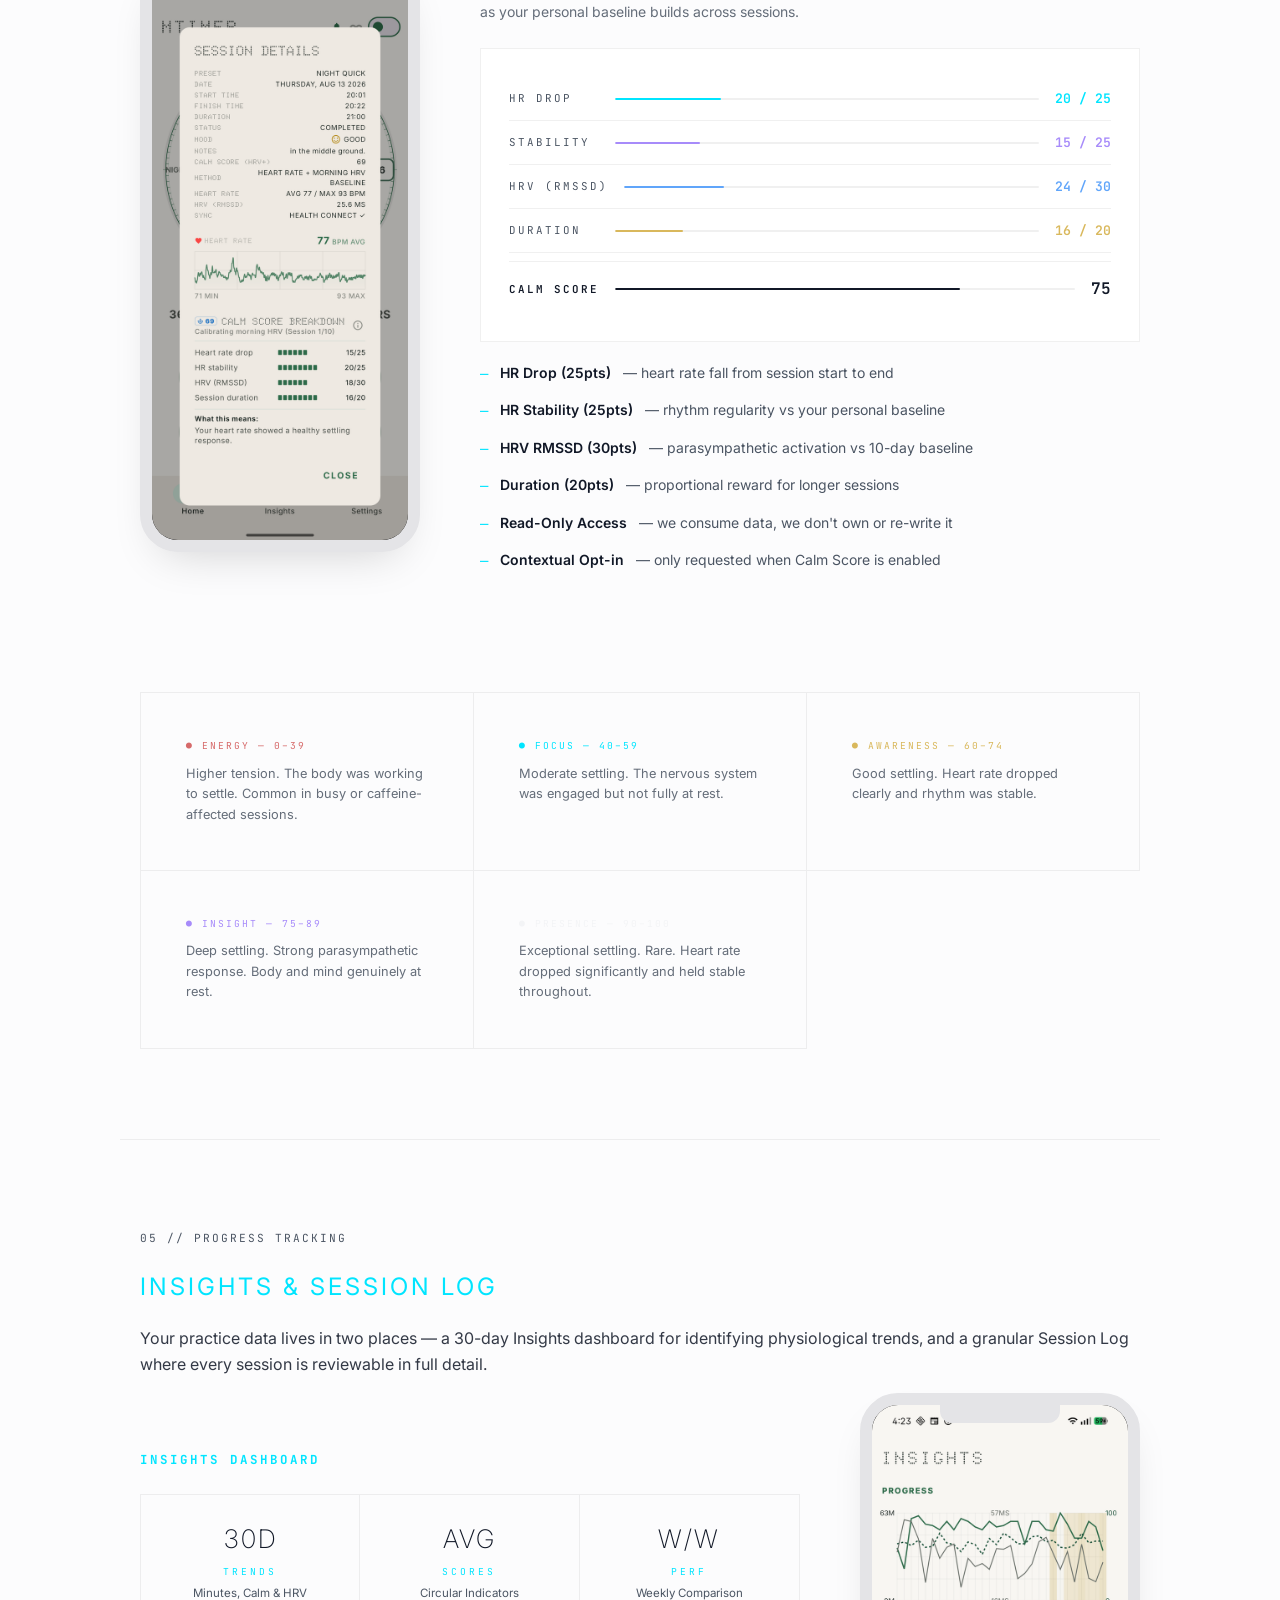
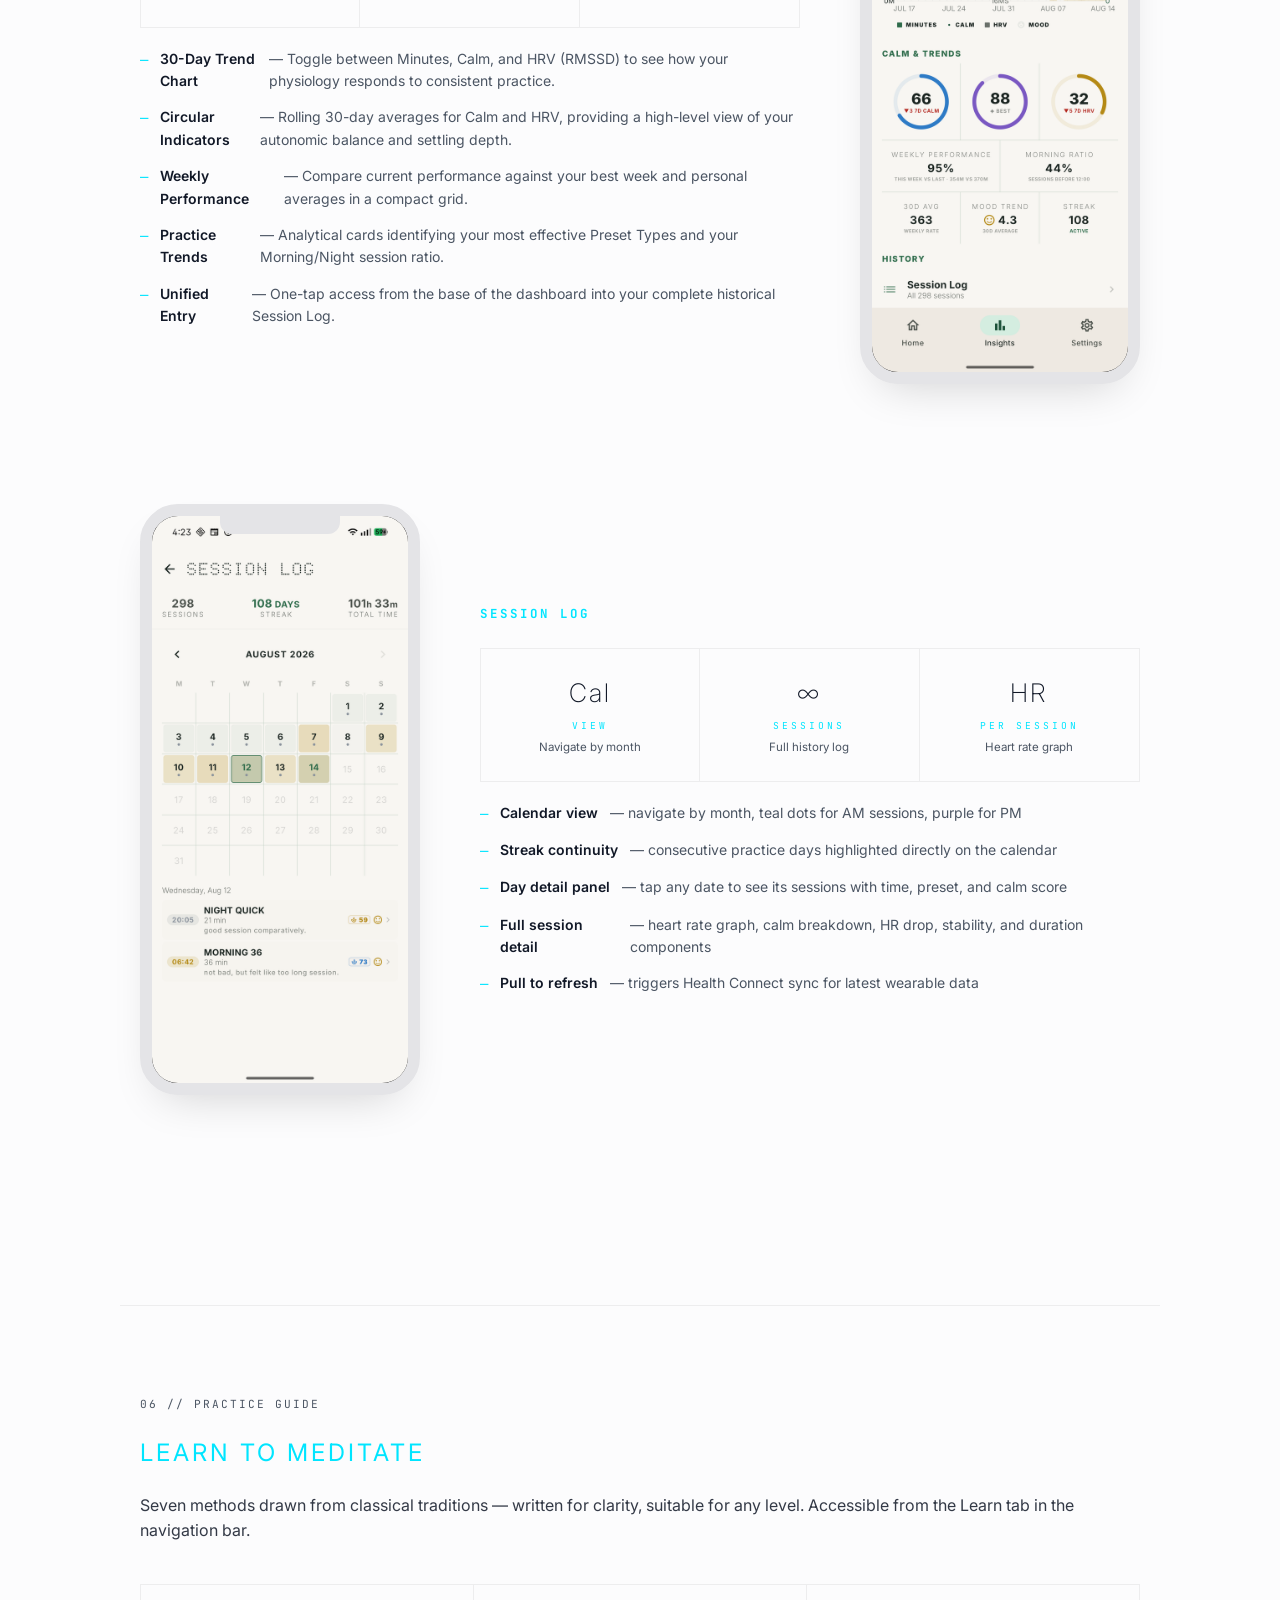
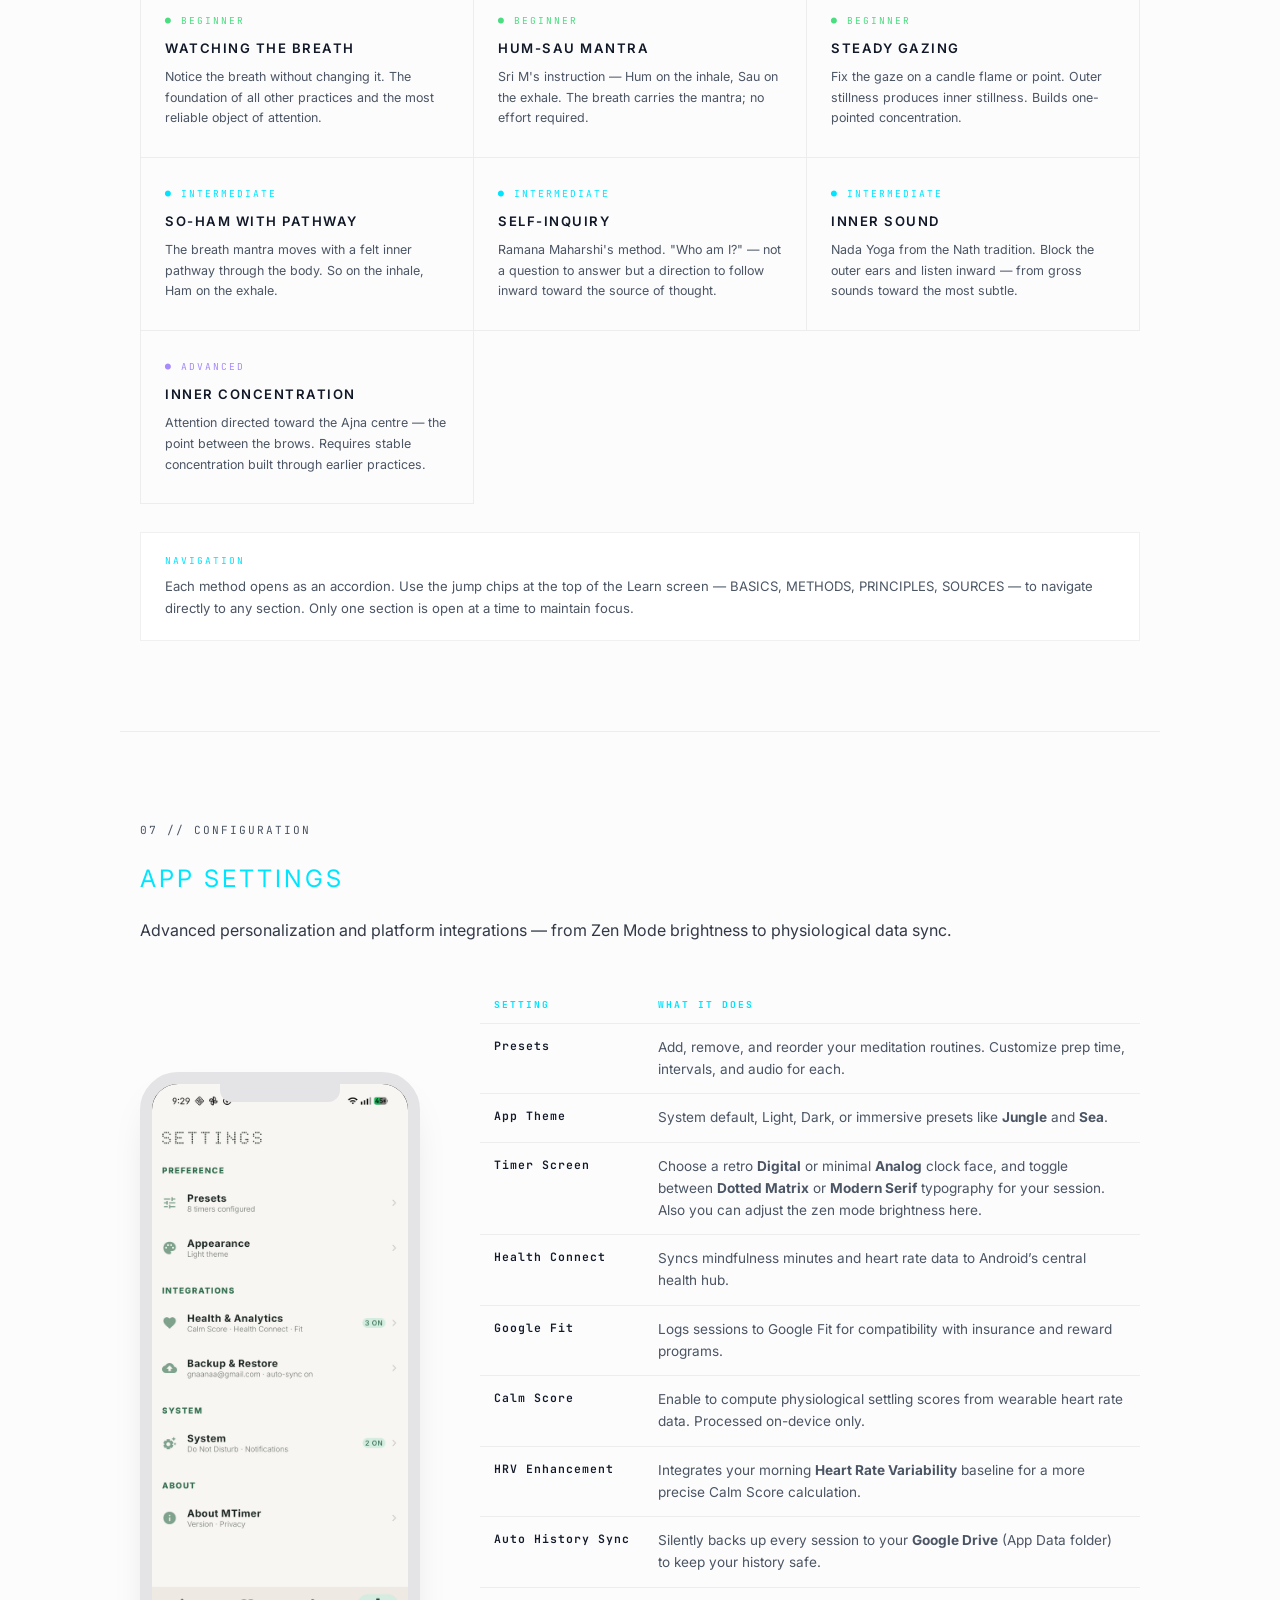
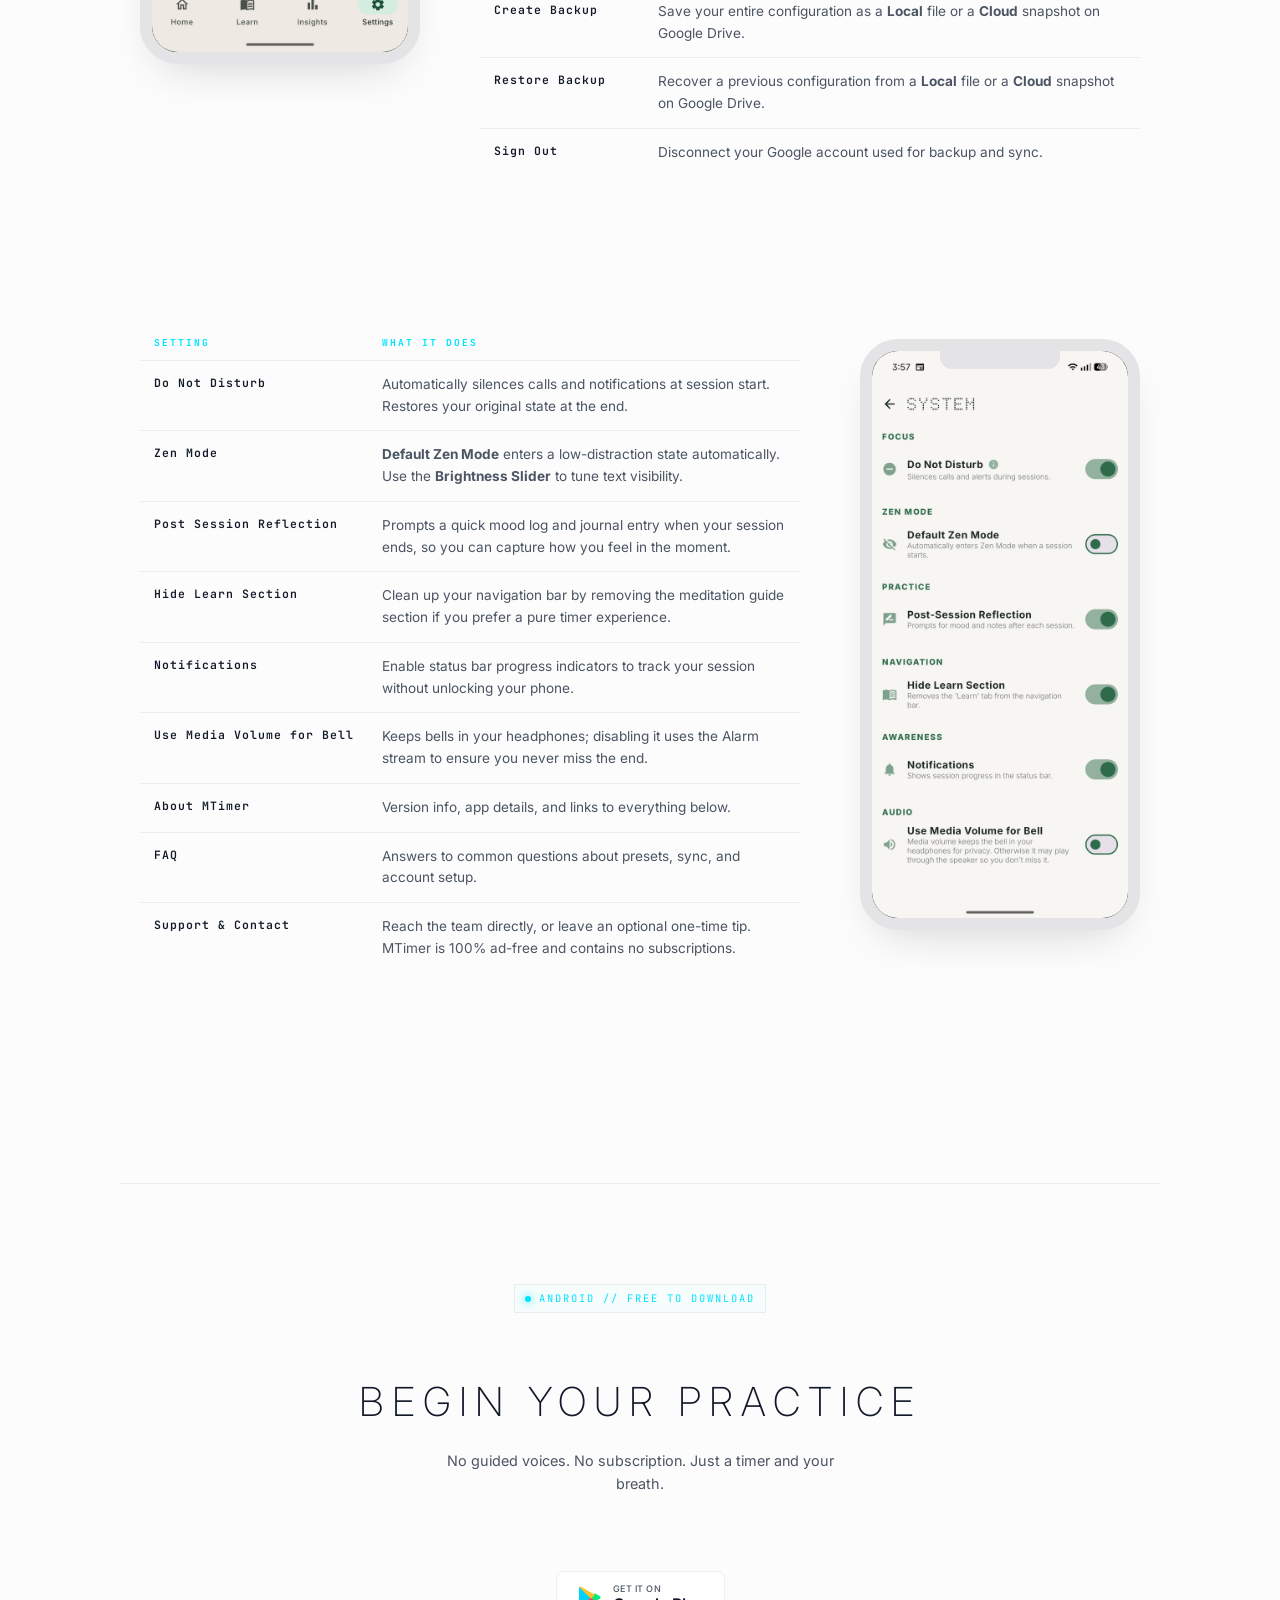
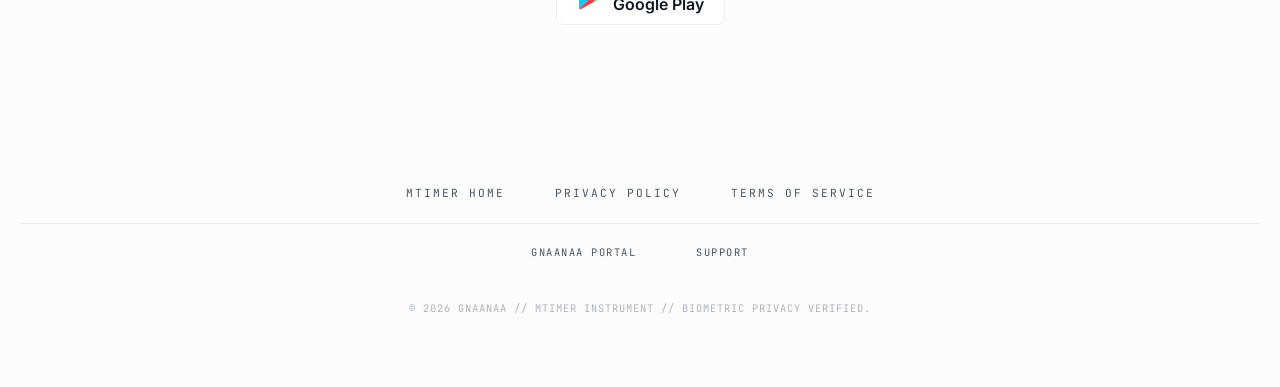
==== commit db779f41: "update infinity button section." ====
--- a/mtimer/index.html
+++ b/mtimer/index.html
@@ -188,10 +188,10 @@
 
                     <h3 style="font-size:0.78rem;letter-spacing:3px;text-transform:uppercase;color:var(--primary);font-family:var(--font-mono);margin:28px 0 14px;">INFINITY SESSION ∞</h3>
                     <p style="font-size:0.875rem;color:var(--text-dim);line-height:1.7;margin:0 0 14px;">
-                        The guarded ∞ button in the top-right of the home screen starts a session with no fixed duration. A safety guard prevents accidental activation.
+                        The toggle ∞ button in the top-right of the home screen enables a session with no fixed duration.
                     </p>
                     <ul class="detail-list">
-                        <li><strong>Swipe up</strong> on the guard to arm; 3-second auto-disarm if not tapped</li>
+                        <li><strong>Press</strong> the ∞ button at the dial center to start infinity session.</li>
                         <li><strong>Long press</strong> the ∞ button to configure its bells and prep time</li>
                         <li><strong>Long press Stop</strong> (1.5 seconds) to end the session intentionally</li>
                     </ul>
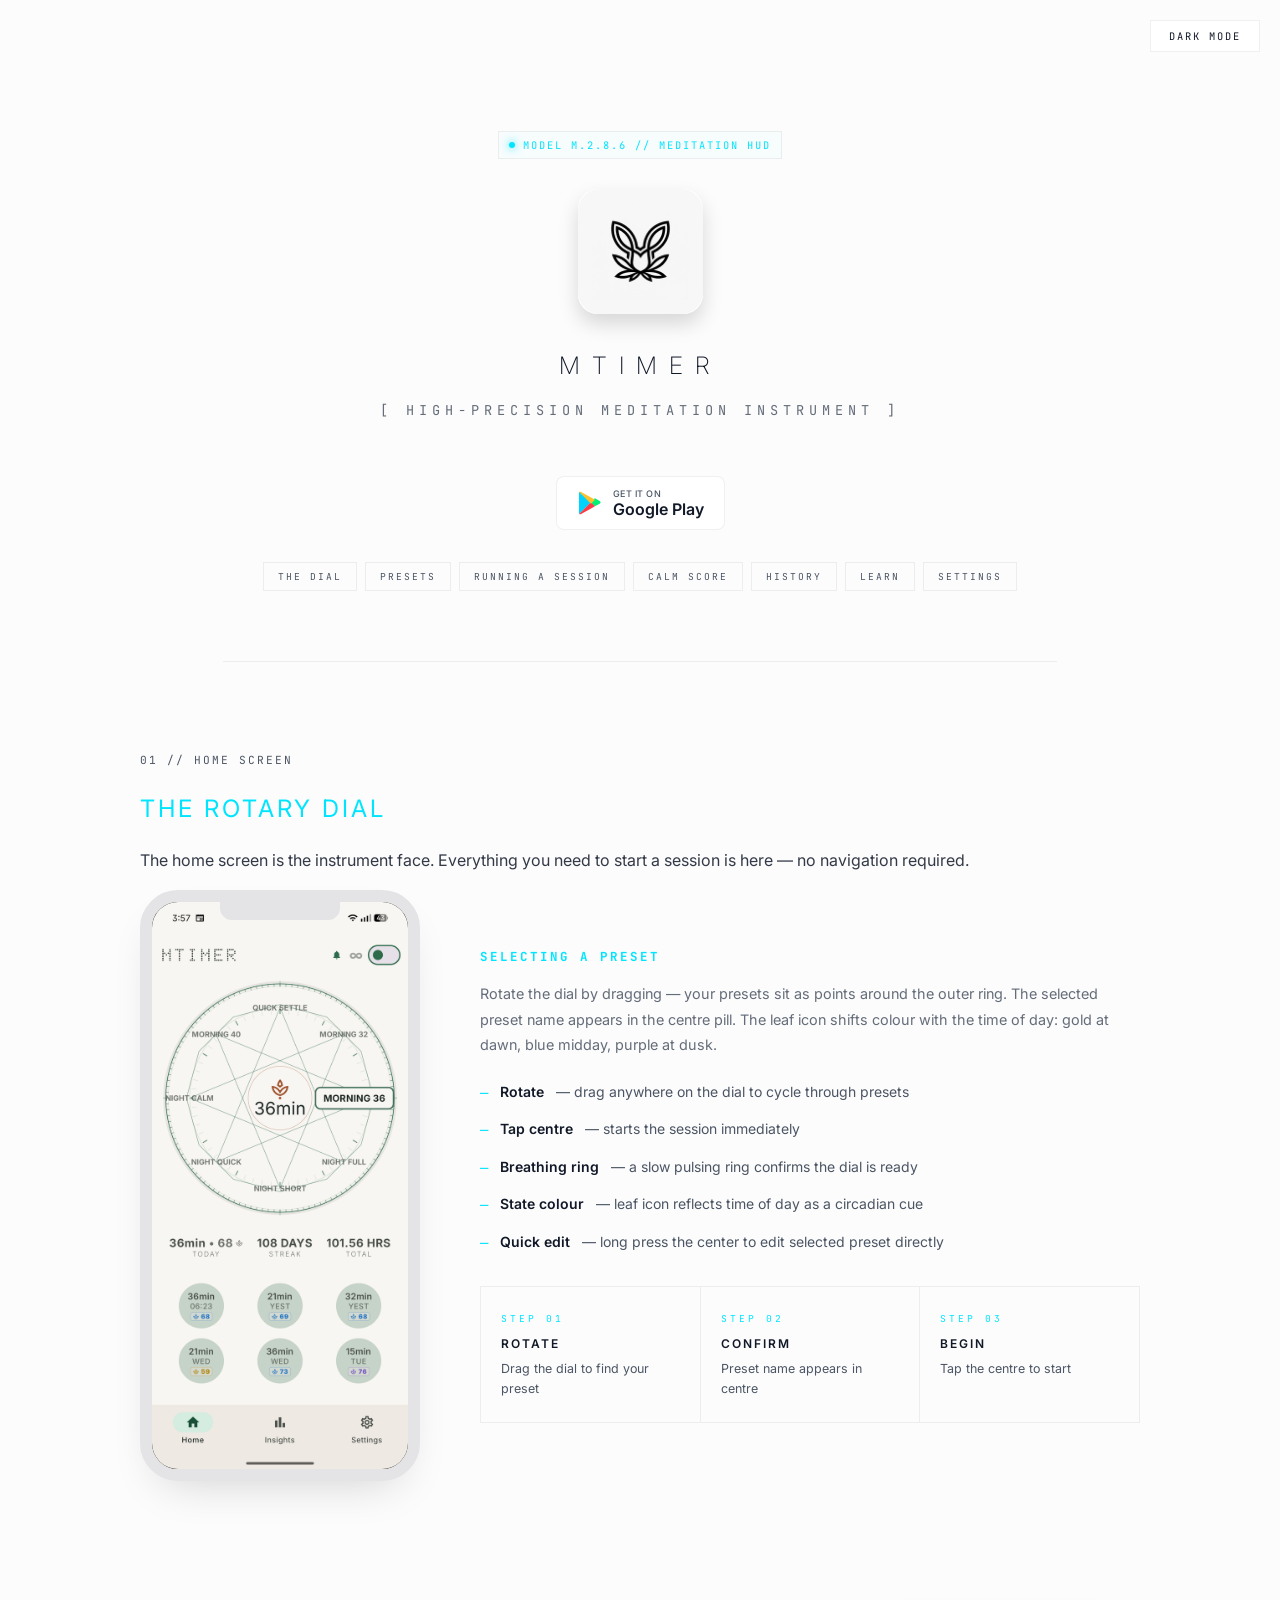
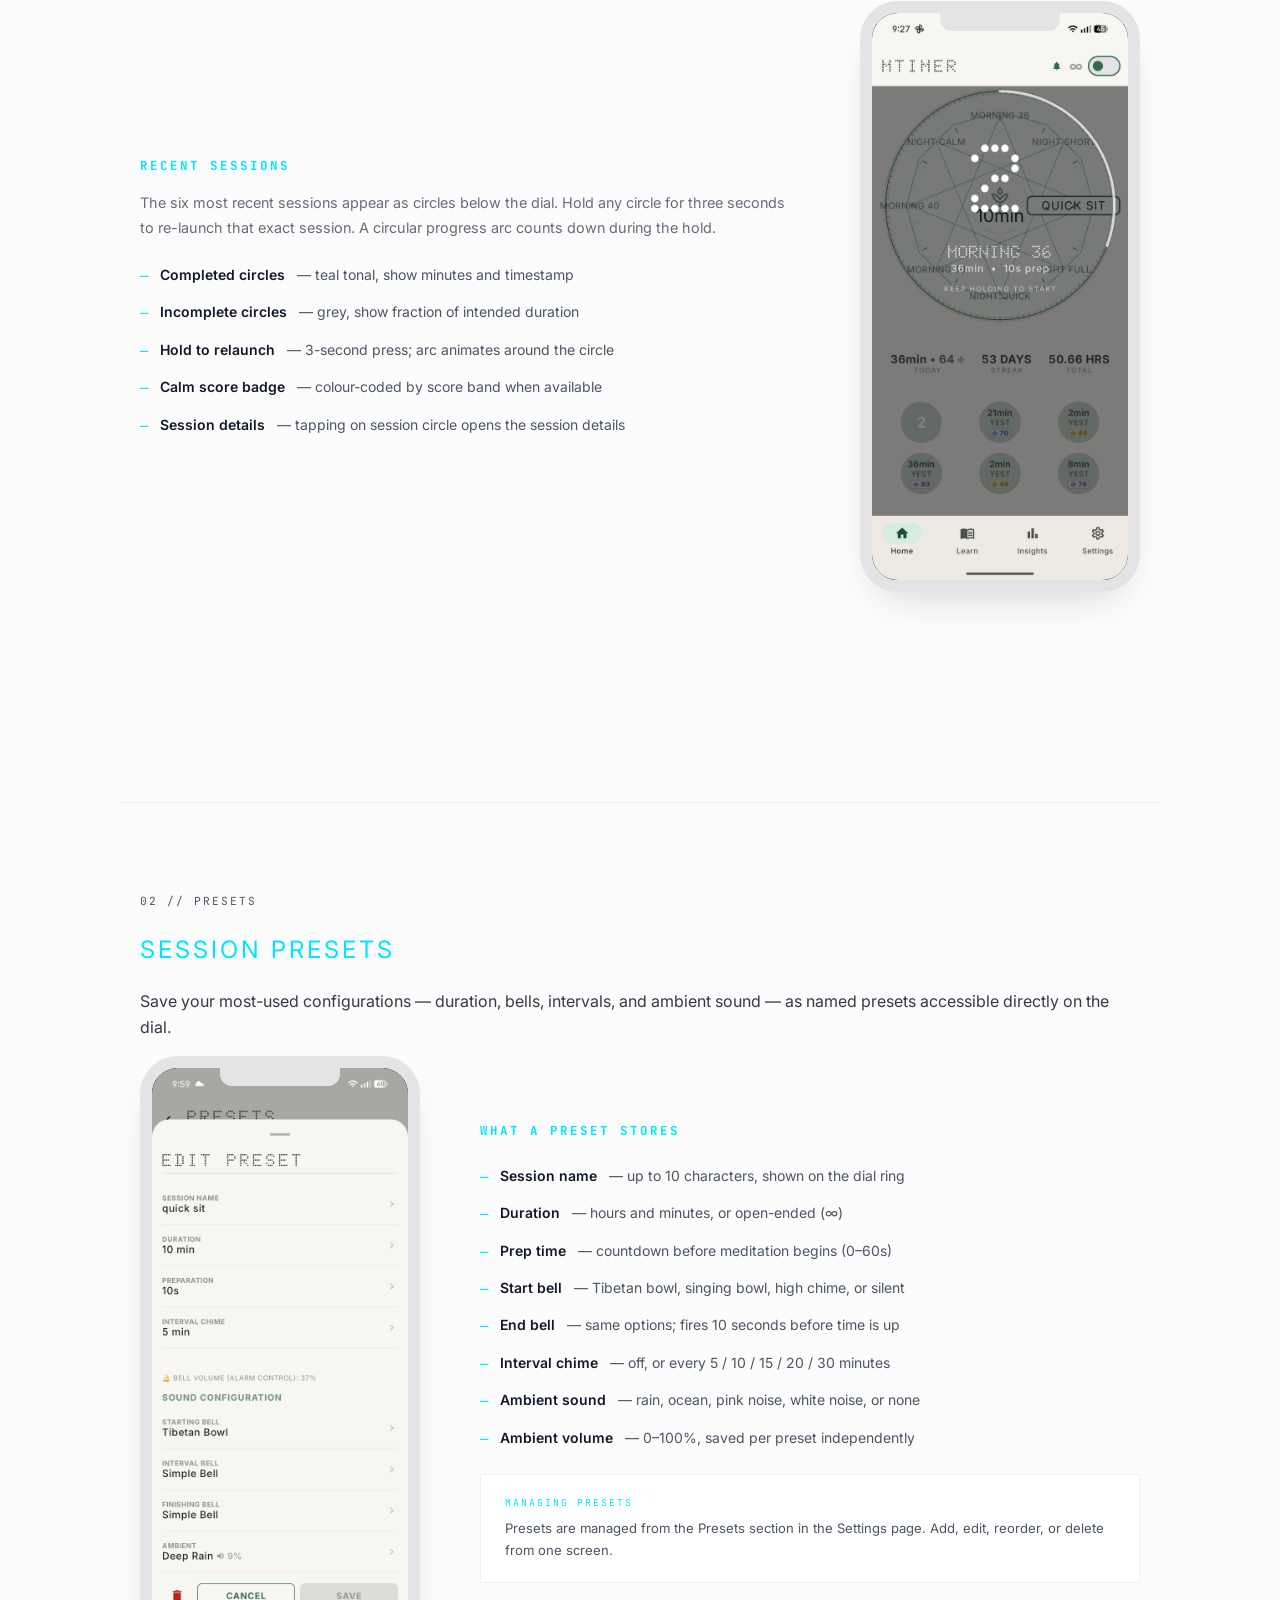
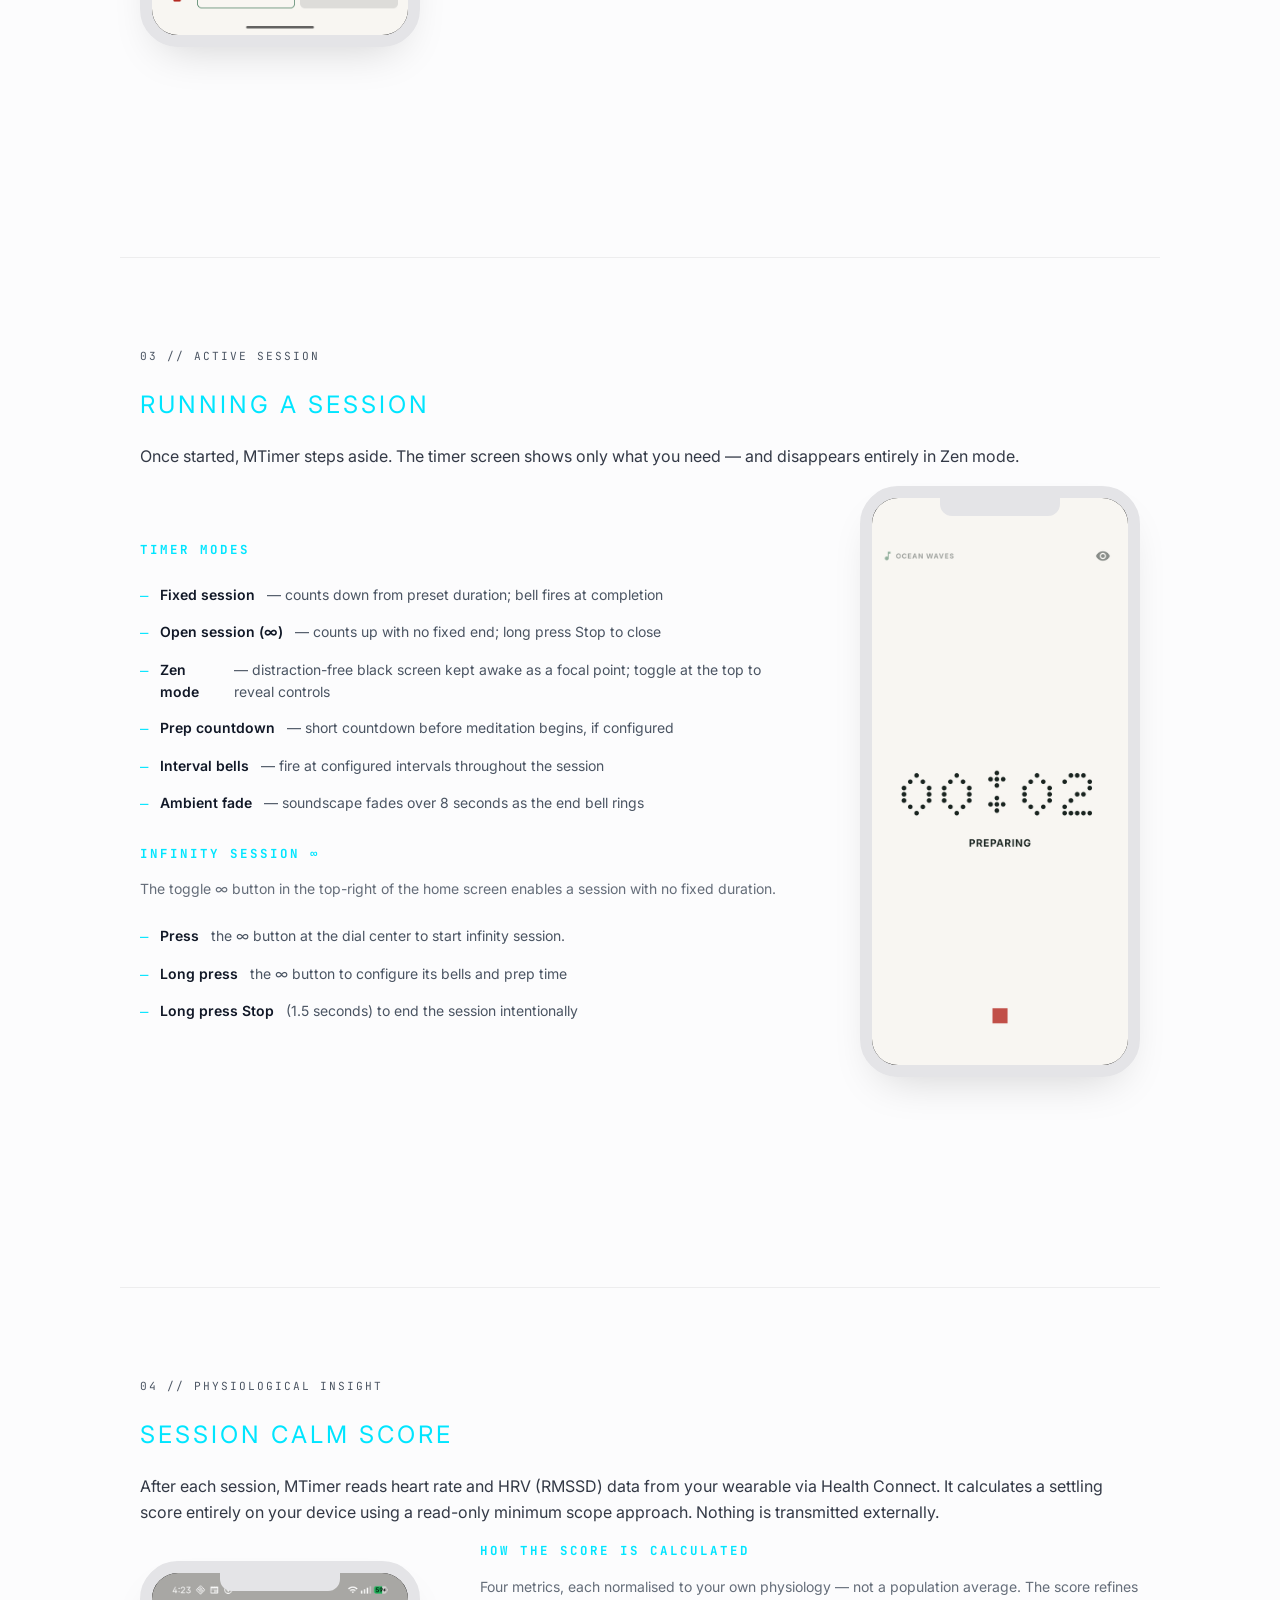
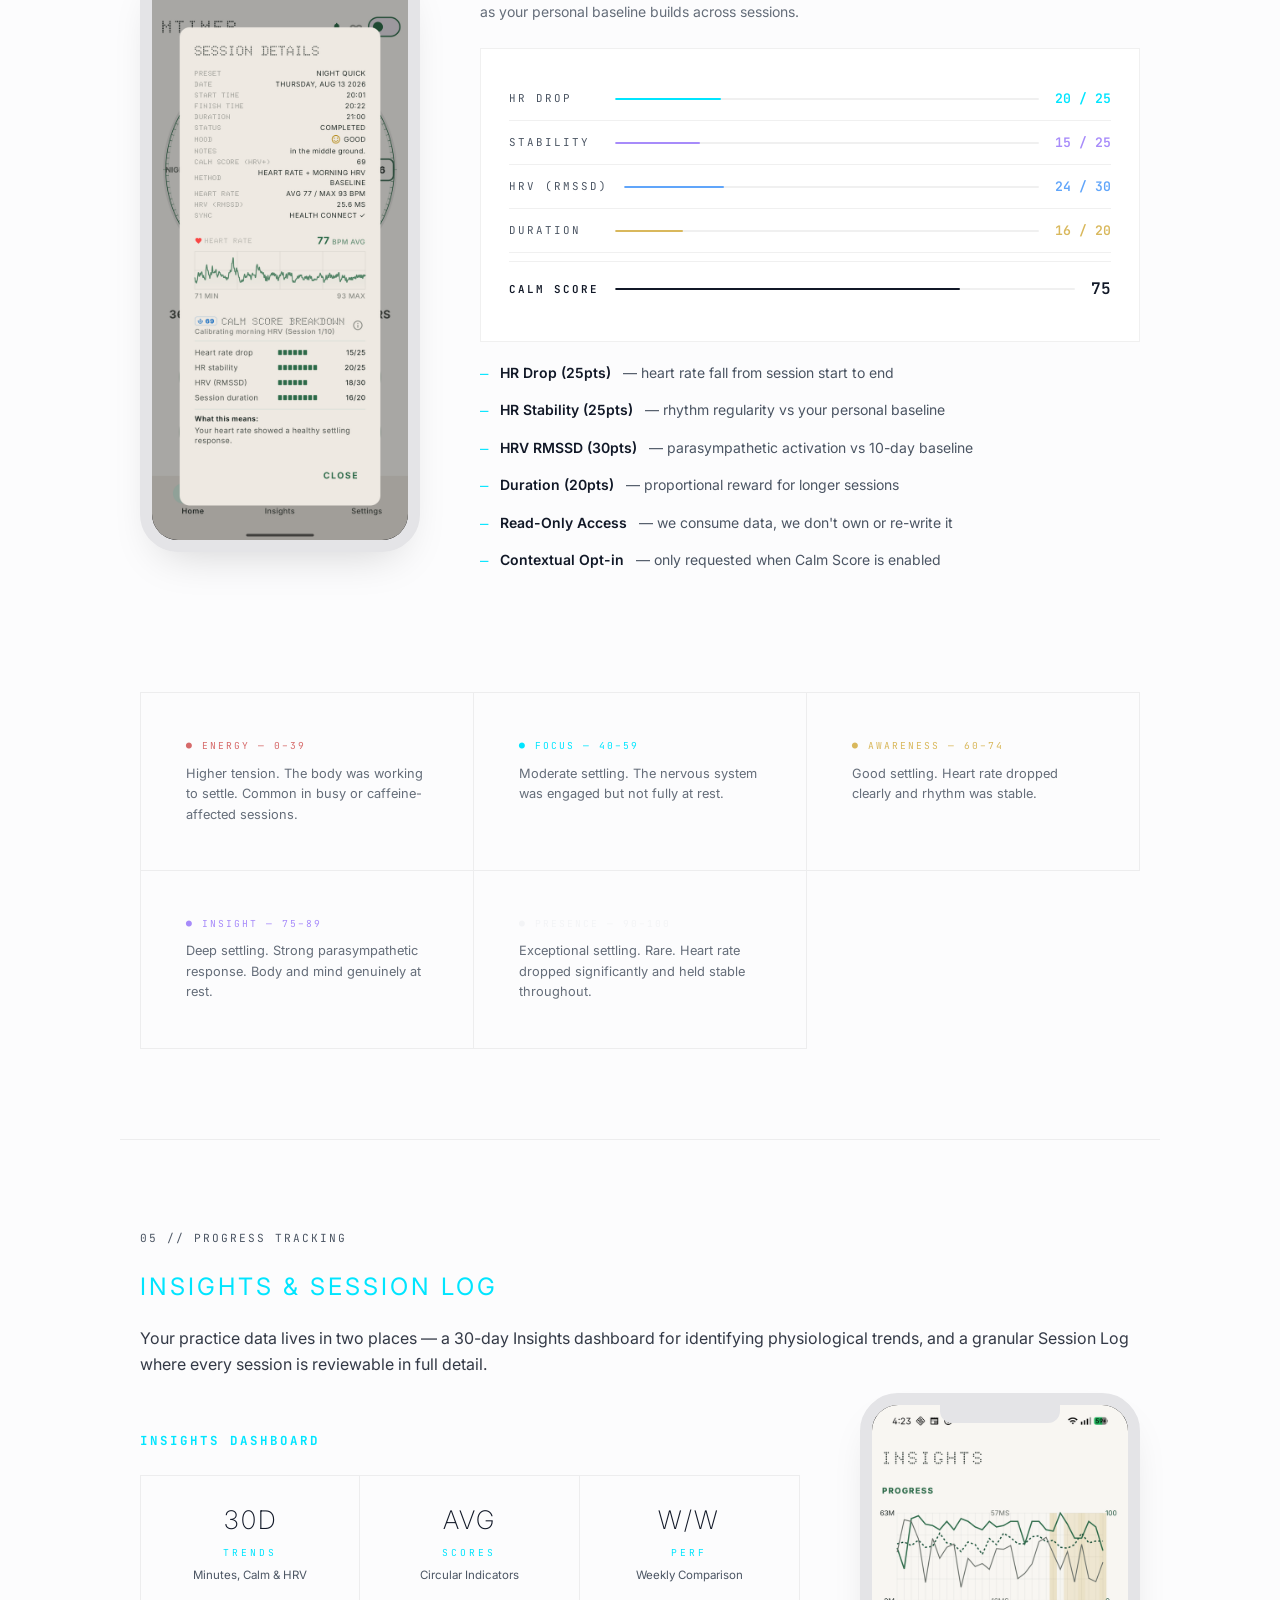
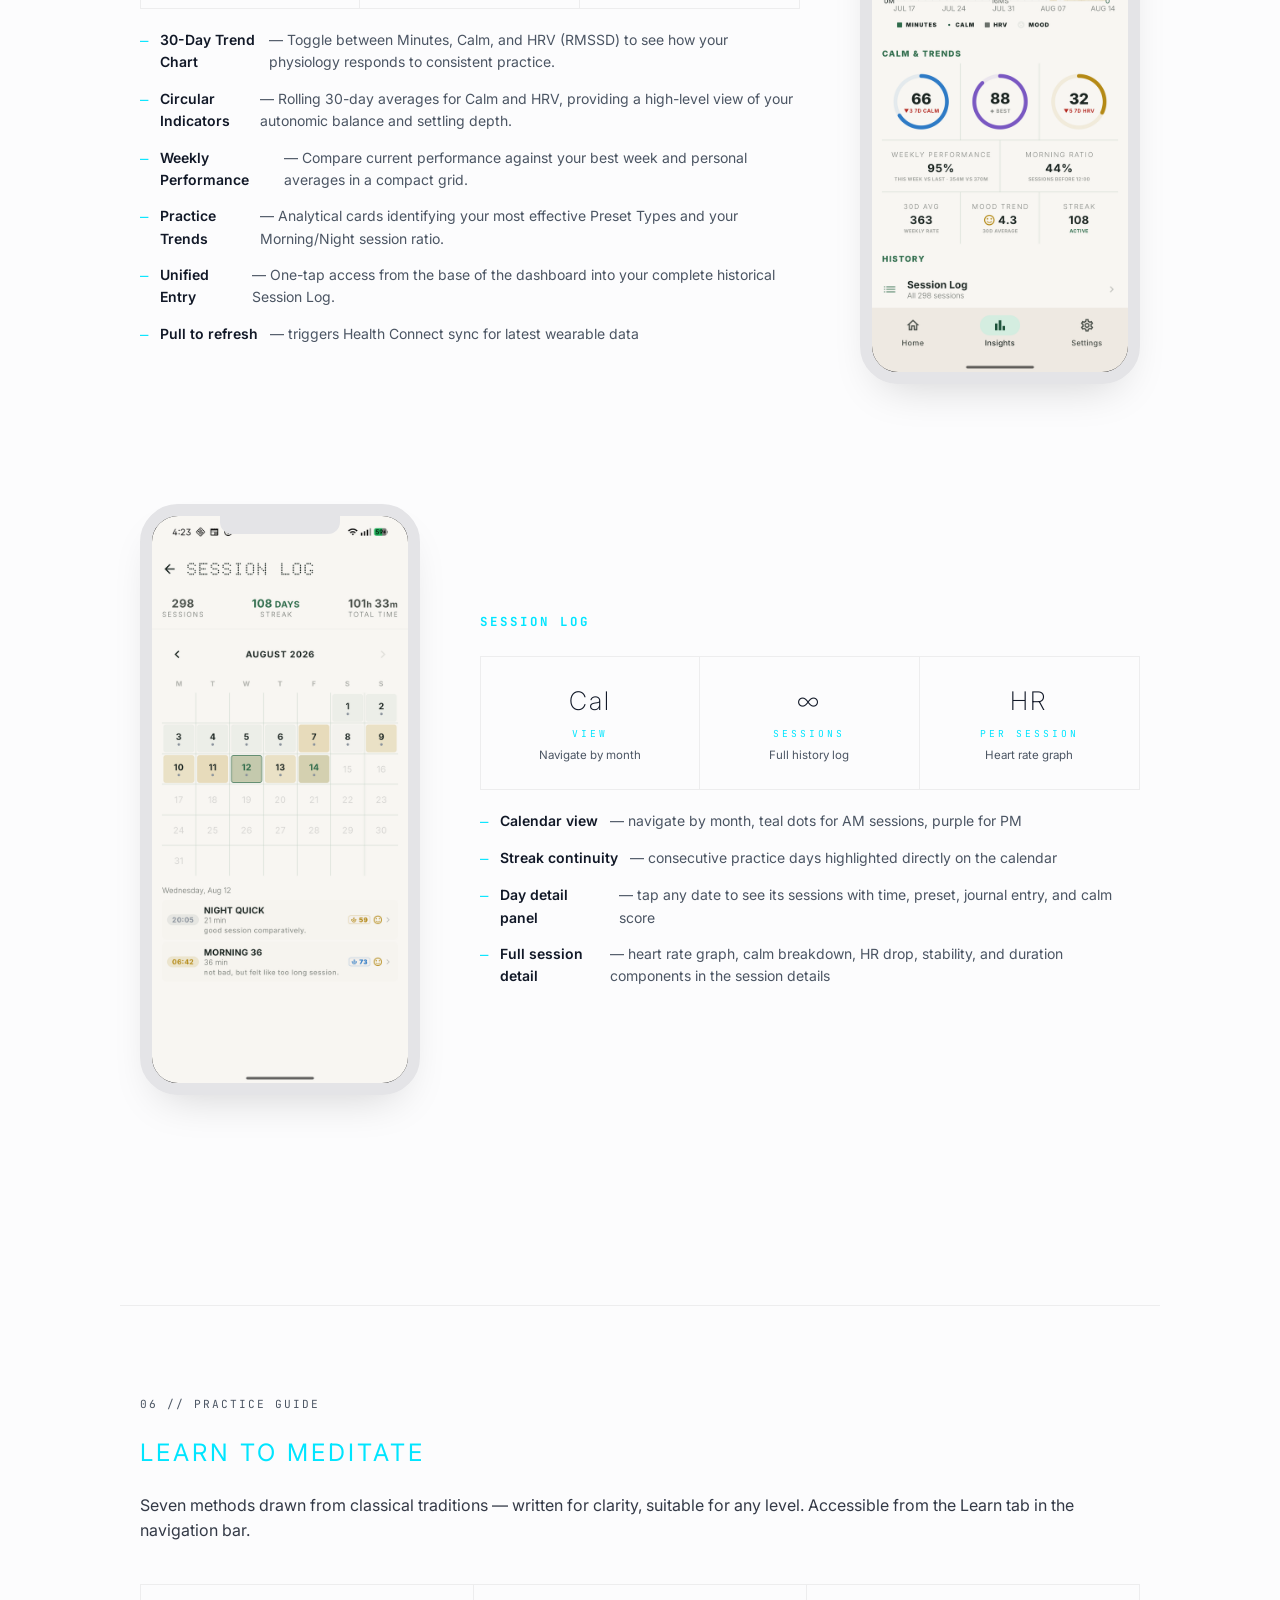
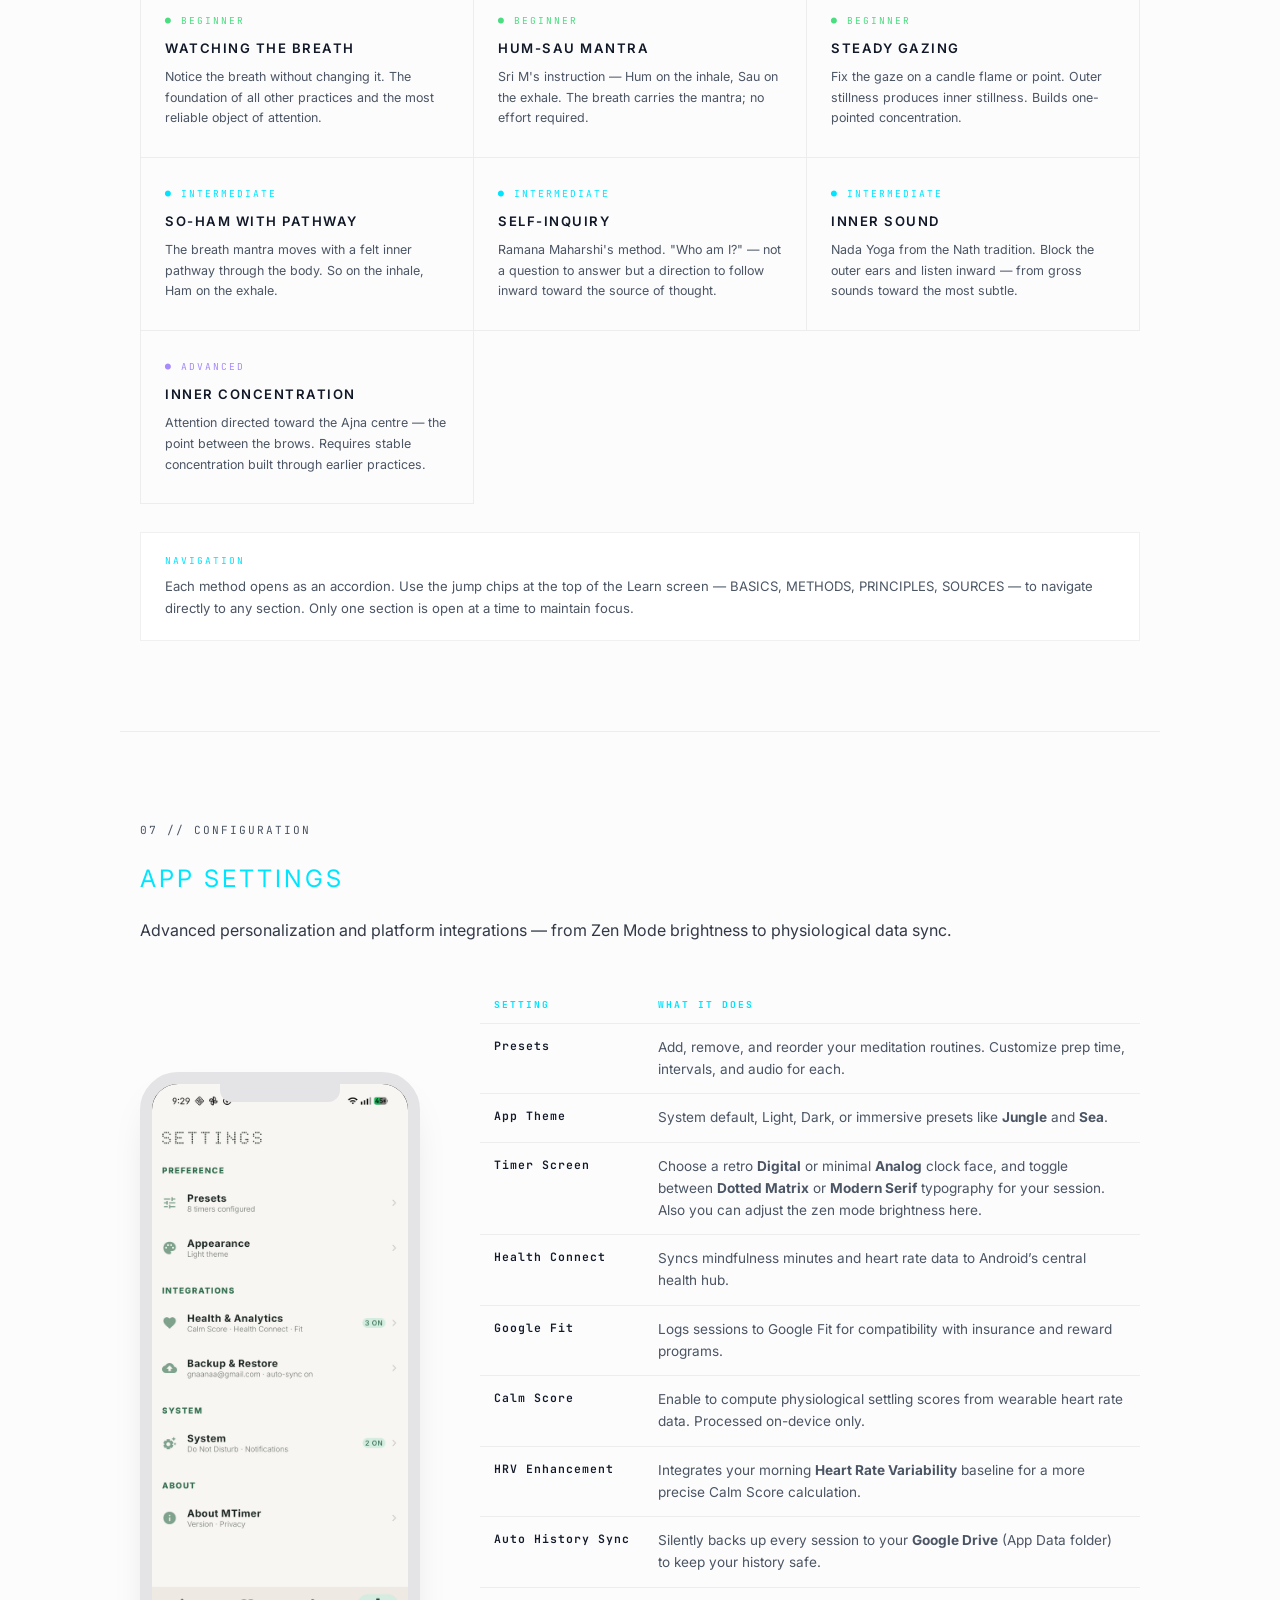
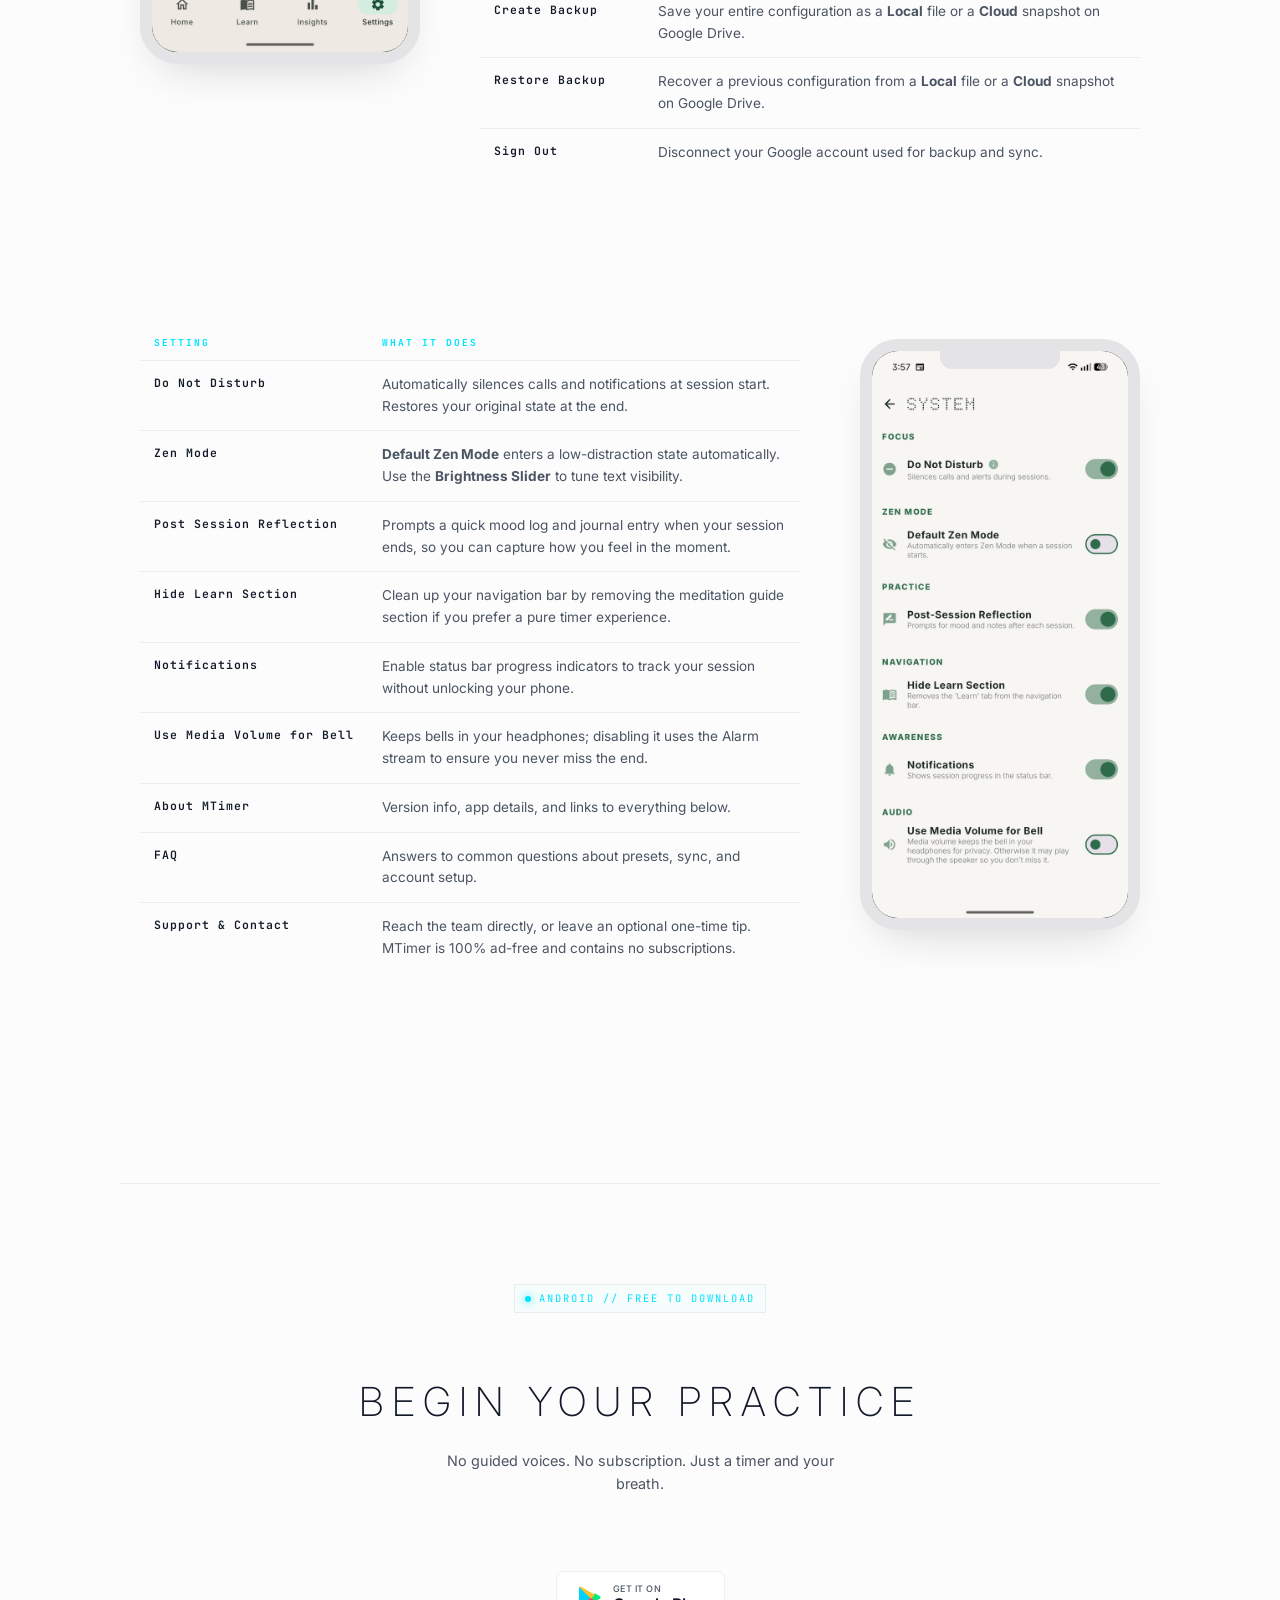
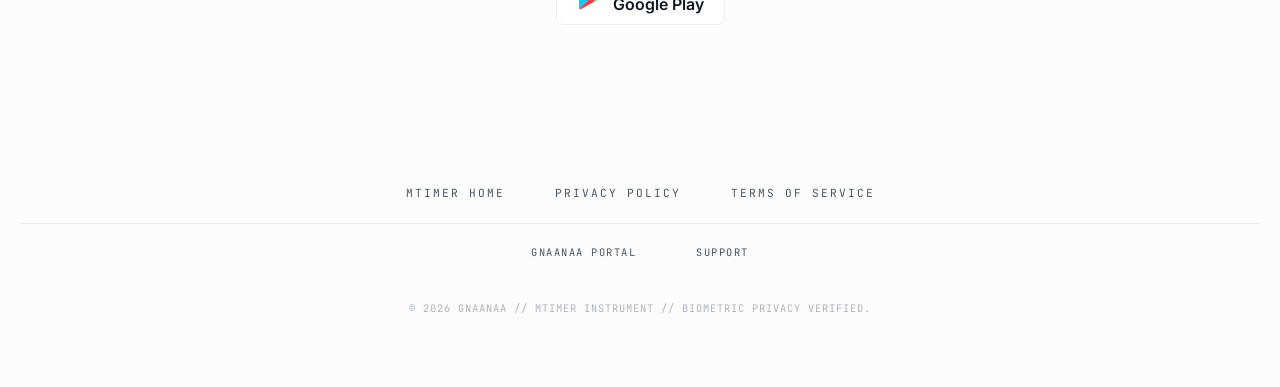
==== commit 441566e9: "updating session log page details." ====
--- a/mtimer/index.html
+++ b/mtimer/index.html
@@ -319,6 +319,7 @@
                     <li><strong>Weekly Performance</strong> — Compare current performance against your best week and personal averages in a compact grid.</li>
                     <li><strong>Practice Trends</strong> — Analytical cards identifying your most effective Preset Types and your Morning/Night session ratio.</li>
                     <li><strong>Unified Entry</strong> — One-tap access from the base of the dashboard into your complete historical Session Log.</li>
+					<li><strong>Pull to refresh</strong> — triggers Health Connect sync for latest wearable data</li>
                 </ul>
             </div>
         </div>
@@ -350,9 +351,8 @@
                 <ul class="detail-list" style="margin-top:20px;">
                     <li><strong>Calendar view</strong> — navigate by month, teal dots for AM sessions, purple for PM</li>
                     <li><strong>Streak continuity</strong> — consecutive practice days highlighted directly on the calendar</li>
-                    <li><strong>Day detail panel</strong> — tap any date to see its sessions with time, preset, and calm score</li>
-                    <li><strong>Full session detail</strong> — heart rate graph, calm breakdown, HR drop, stability, and duration components</li>
-                    <li><strong>Pull to refresh</strong> — triggers Health Connect sync for latest wearable data</li>
+                    <li><strong>Day detail panel</strong> — tap any date to see its sessions with time, preset, journal entry, and calm score</li>
+                    <li><strong>Full session detail</strong> — heart rate graph, calm breakdown, HR drop, stability, and duration components in the session details</li>
                 </ul>
             </div>
         </div>
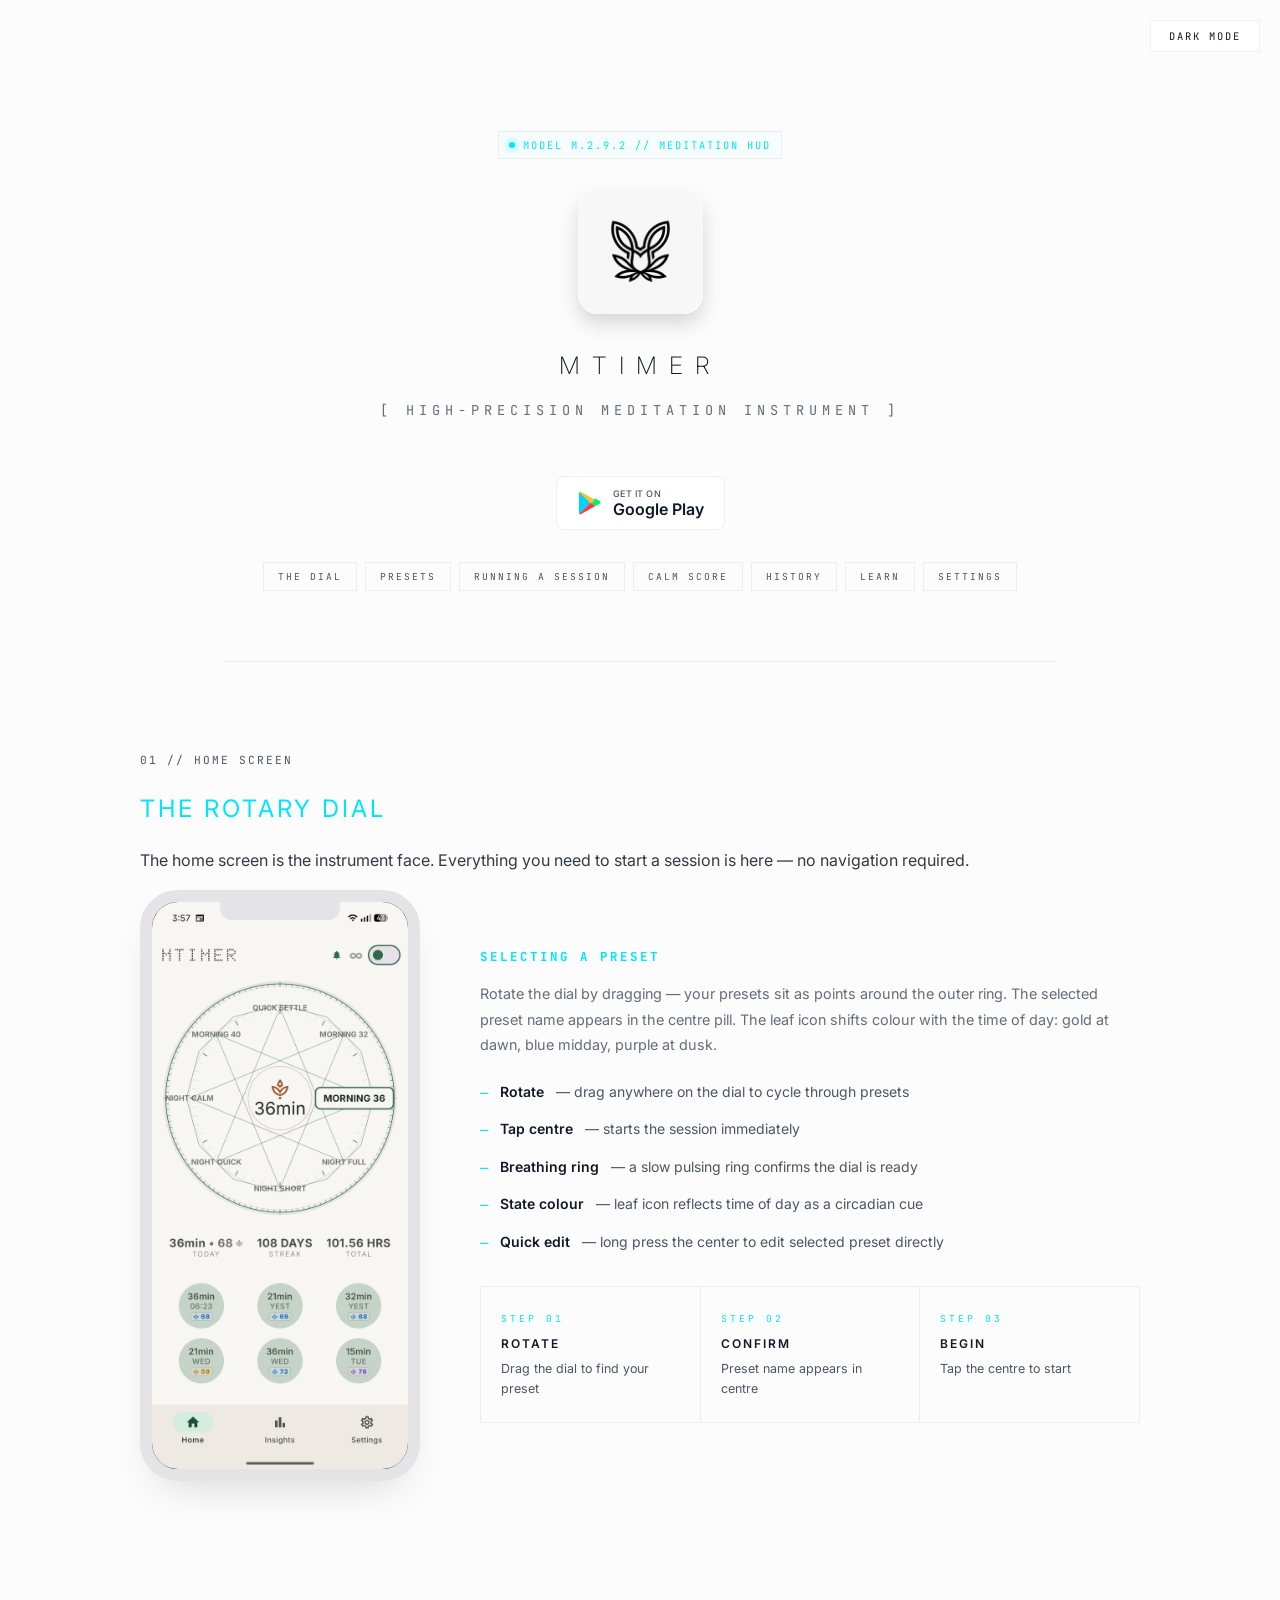
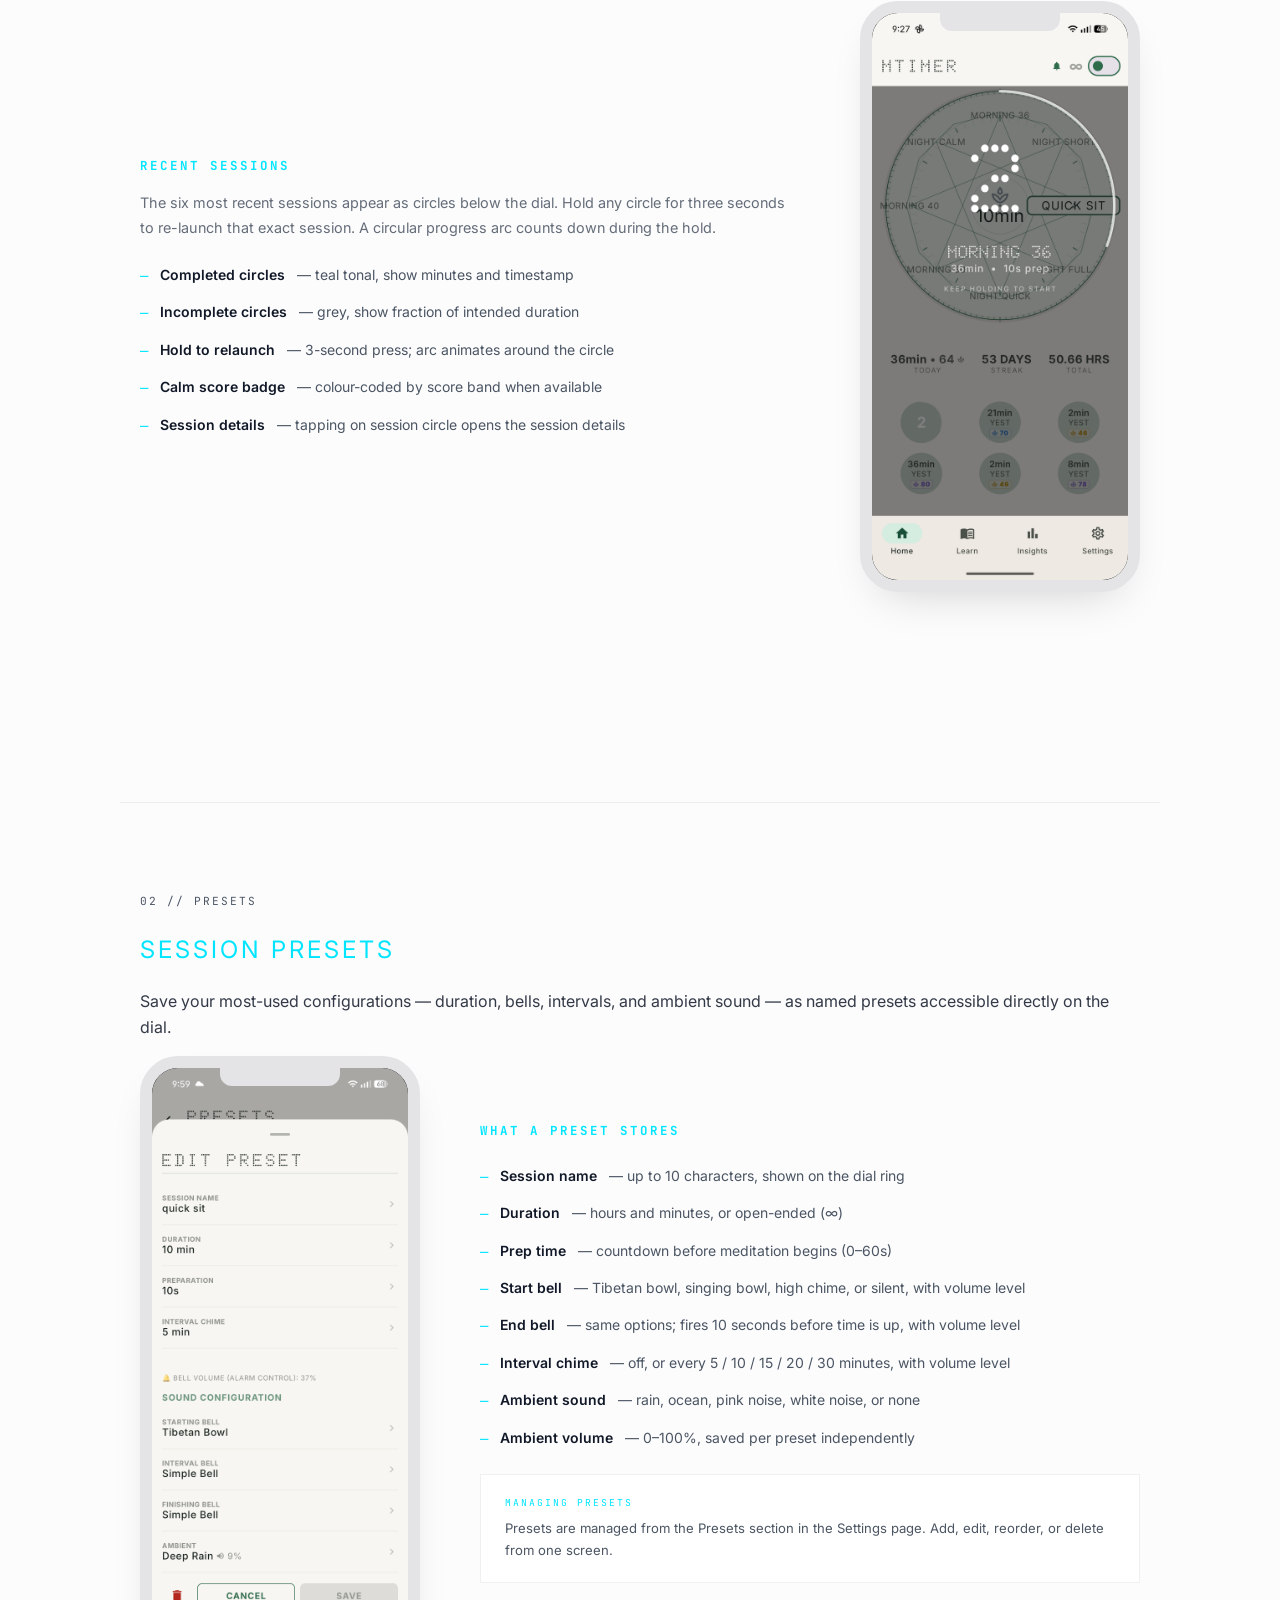
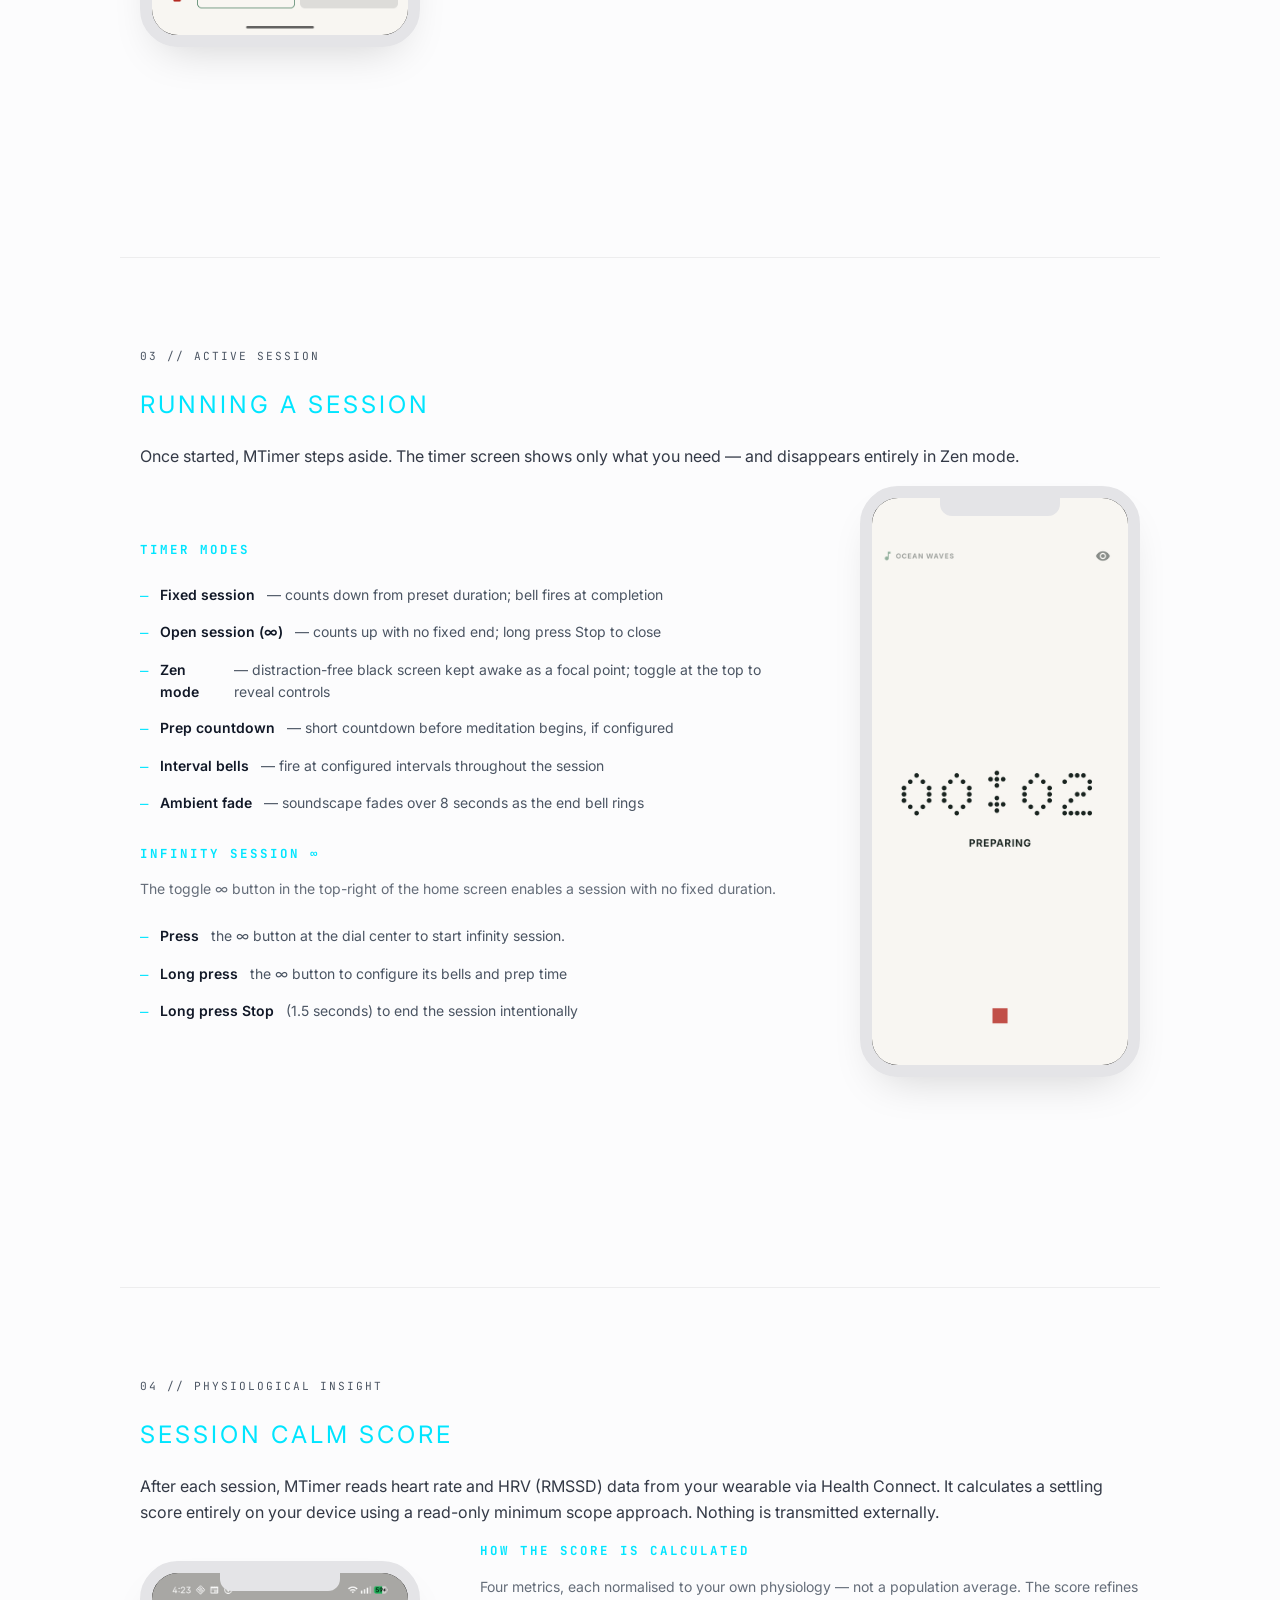
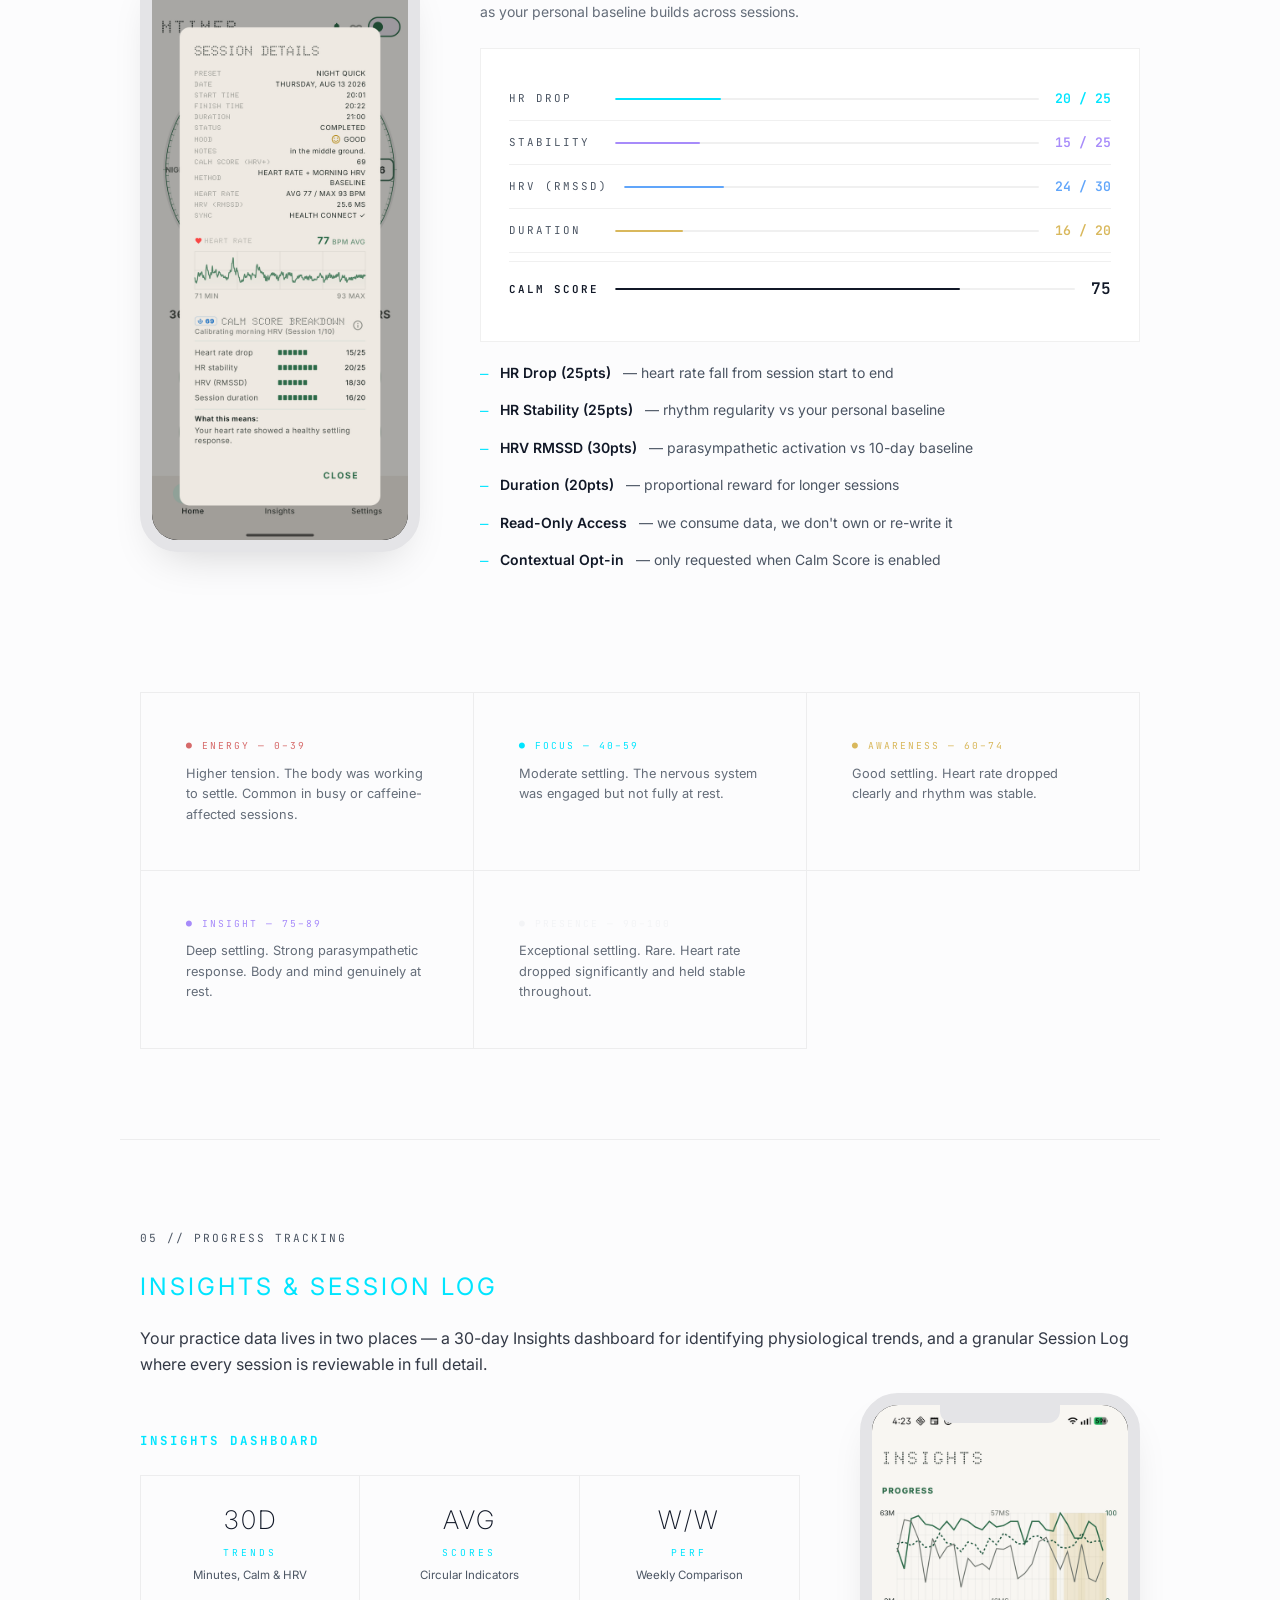
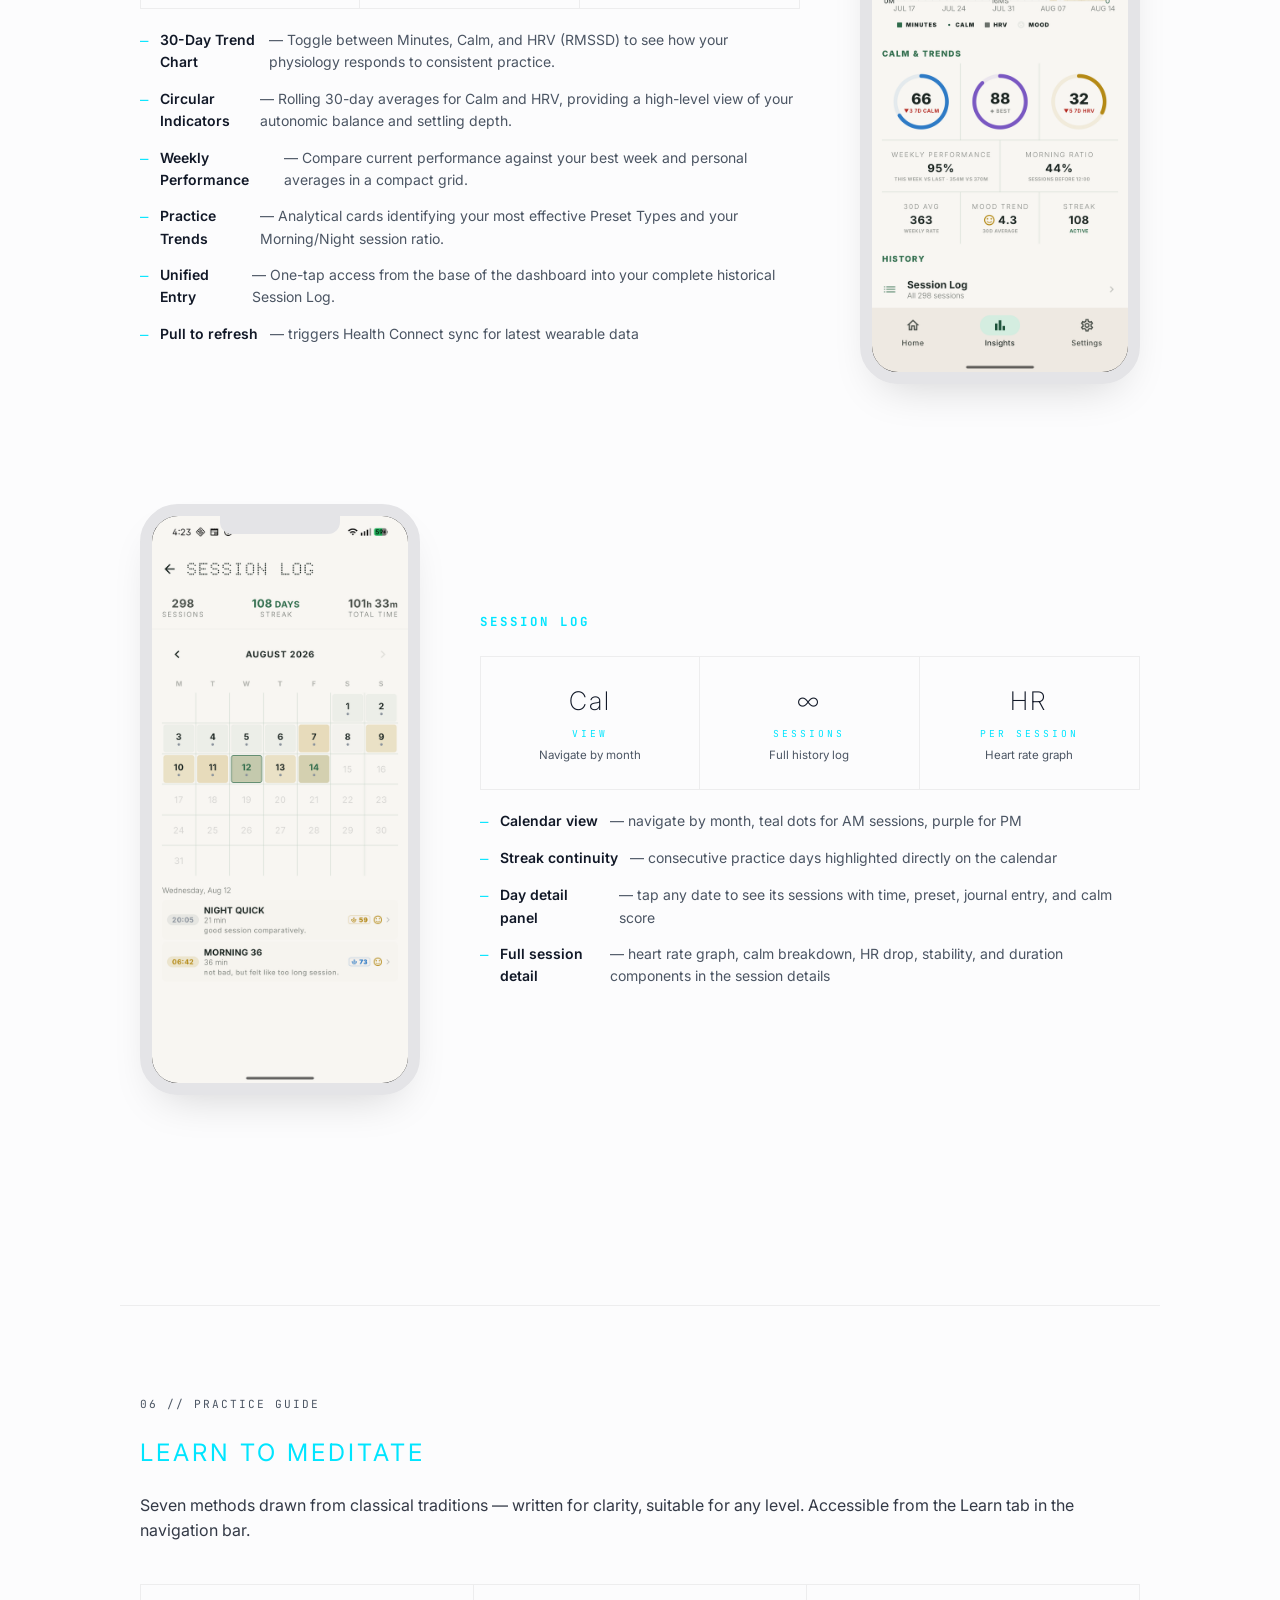
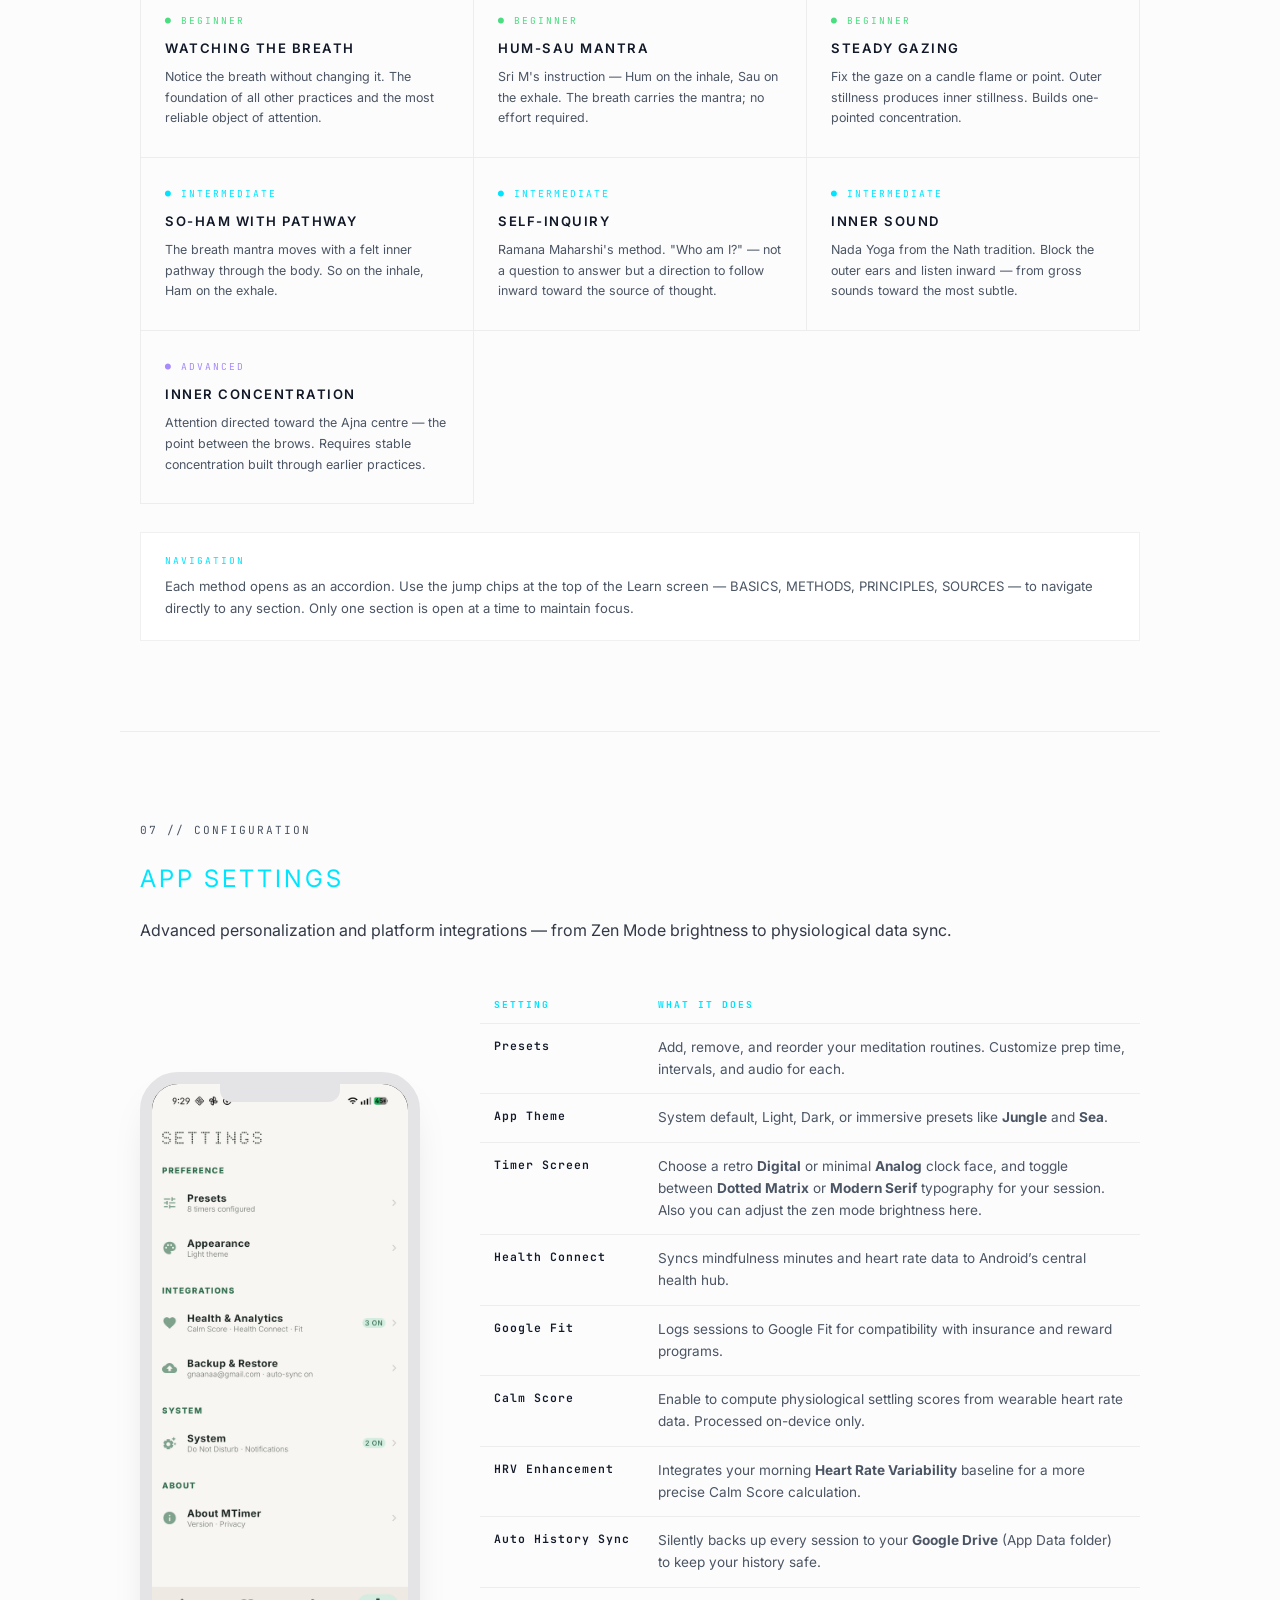
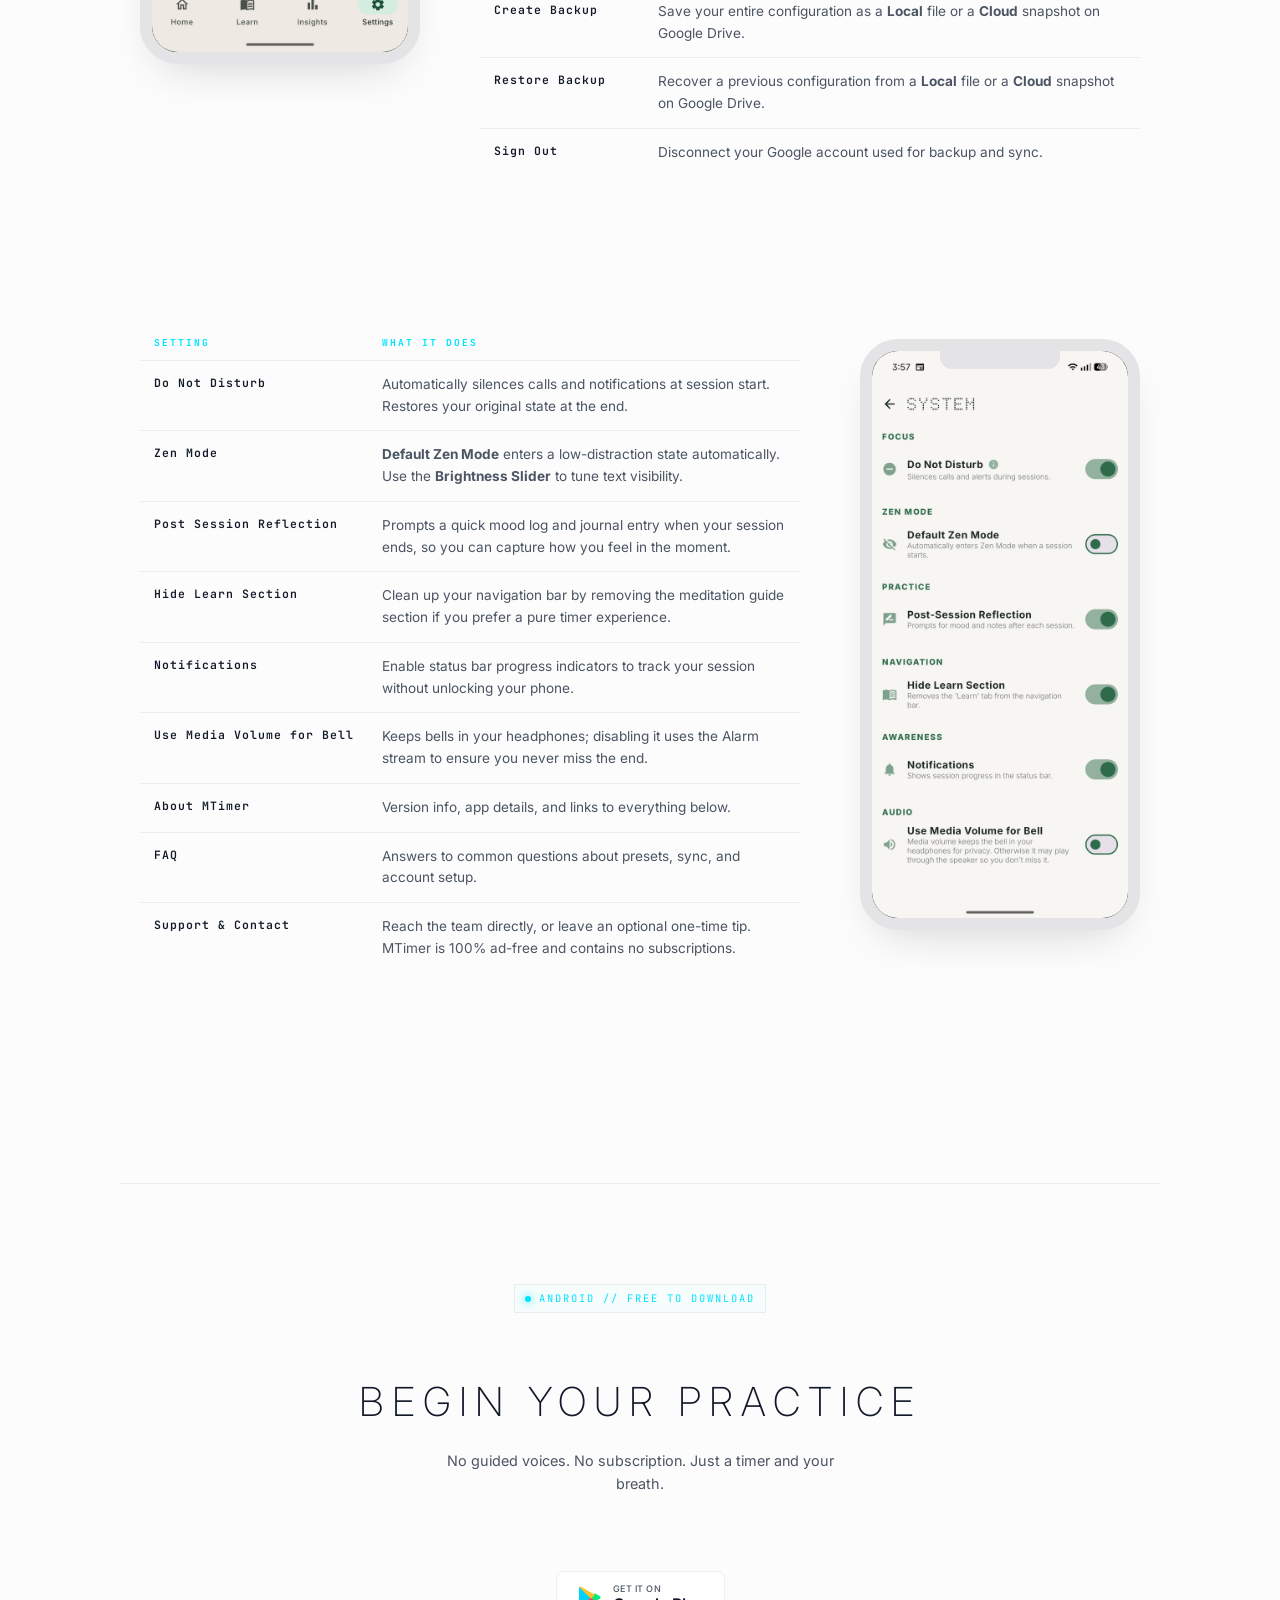
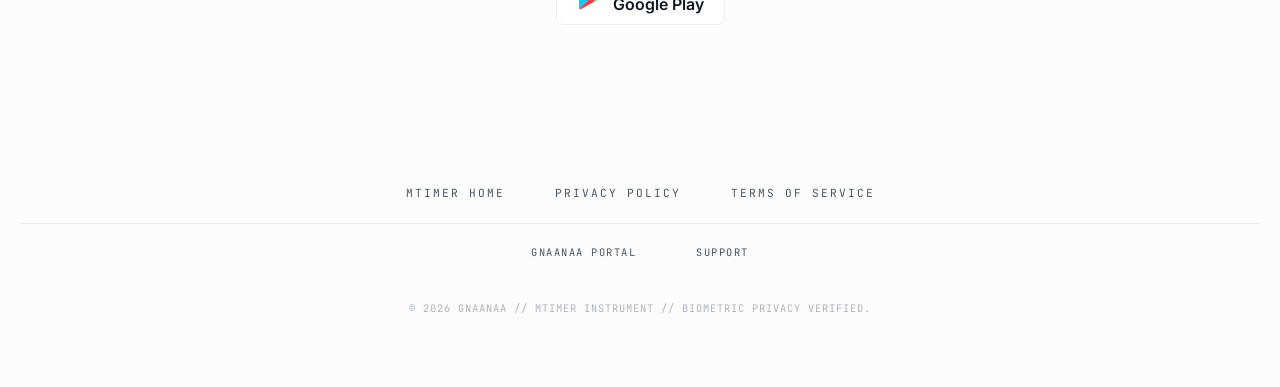
==== commit 515879e8: "updating version and new details." ====
--- a/mtimer/index.html
+++ b/mtimer/index.html
@@ -25,7 +25,7 @@
         <div class="container">
 			<div class="precision-badge" style="margin-bottom: 30px;">
 				<span class="pulse-dot anim"></span>
-				MODEL M.2.8.6 // MEDITATION HUD
+				MODEL M.2.9.2 // MEDITATION HUD
 			</div>
 			<div style="margin-bottom: 25px;">
 				<img class="theme-aware-image" src="assets/images/icon.png" style="width: 125px; border-radius: 20px; box-shadow: 0 10px 20px rgba(0,0,0,0.15);" alt="MTimer Icon">
@@ -145,9 +145,9 @@
                         <li><strong>Session name</strong> — up to 10 characters, shown on the dial ring</li>
                         <li><strong>Duration</strong> — hours and minutes, or open-ended (∞)</li>
                         <li><strong>Prep time</strong> — countdown before meditation begins (0–60s)</li>
-                        <li><strong>Start bell</strong> — Tibetan bowl, singing bowl, high chime, or silent</li>
-                        <li><strong>End bell</strong> — same options; fires 10 seconds before time is up</li>
-                        <li><strong>Interval chime</strong> — off, or every 5 / 10 / 15 / 20 / 30 minutes</li>
+                        <li><strong>Start bell</strong> — Tibetan bowl, singing bowl, high chime, or silent, with volume level</li>
+                        <li><strong>End bell</strong> — same options; fires 10 seconds before time is up, with volume level</li>
+                        <li><strong>Interval chime</strong> — off, or every 5 / 10 / 15 / 20 / 30 minutes, with volume level</li>
                         <li><strong>Ambient sound</strong> — rain, ocean, pink noise, white noise, or none</li>
                         <li><strong>Ambient volume</strong> — 0–100%, saved per preset independently</li>
                     </ul>
